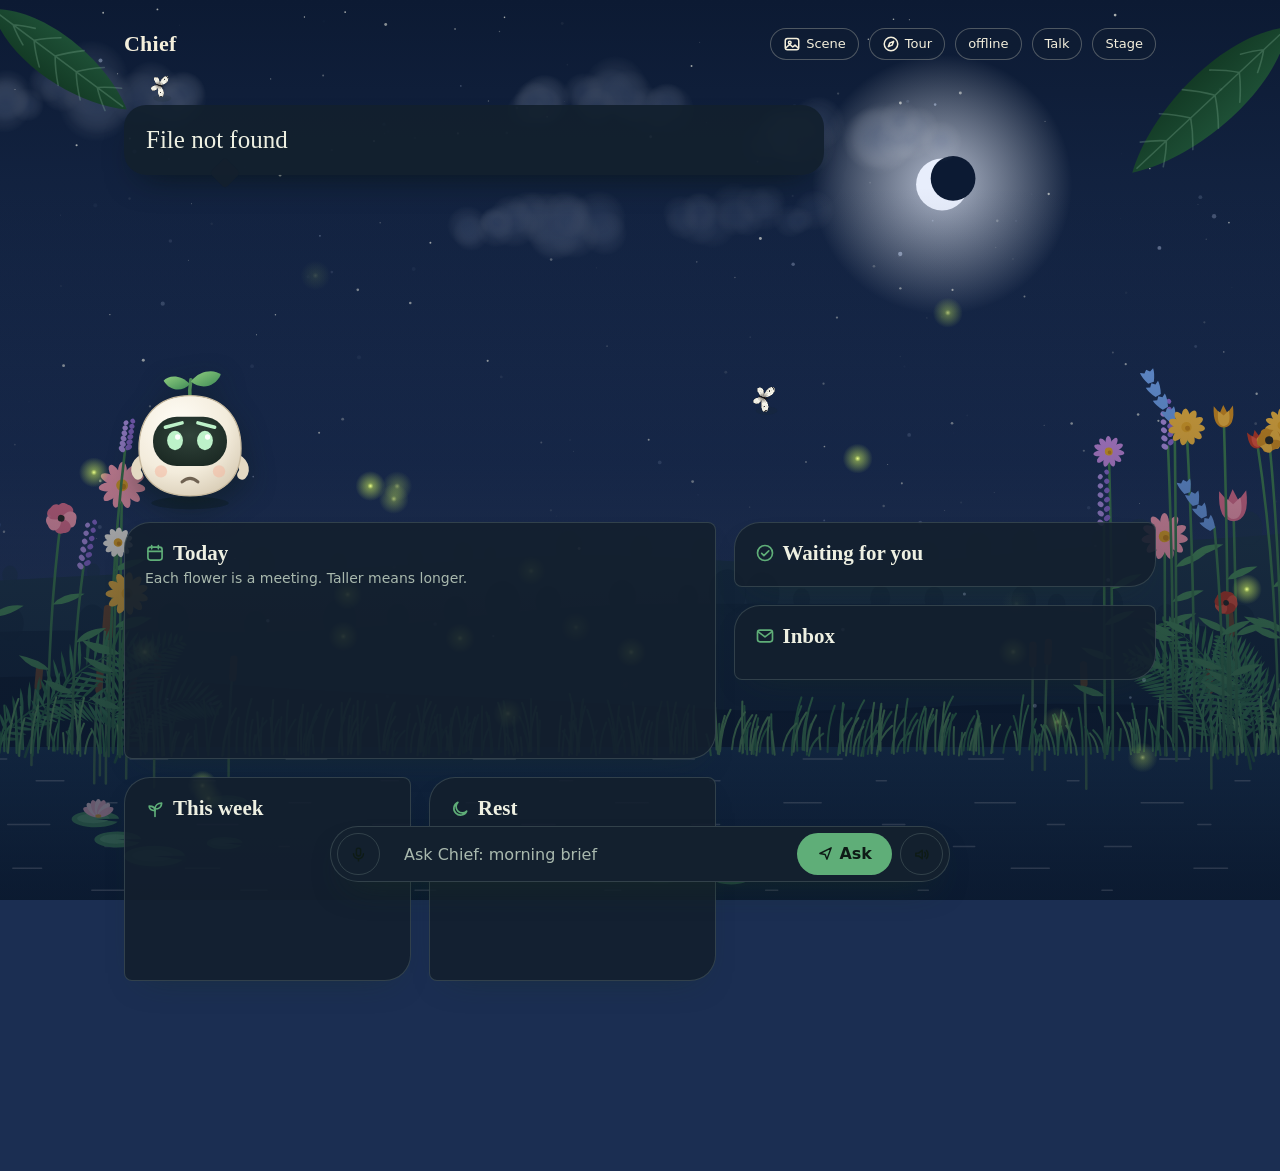
==== chief/web/dashboard.html @ 160e5514 "Add a Scene picker to the dashboard A Scene button in the top bar switches the background between si" ====
<!doctype html>
<html lang="en">
<head>
<meta charset="utf-8">
<meta name="viewport" content="width=device-width, initial-scale=1, viewport-fit=cover">
<meta name="theme-color" content="#7fc4e8">
<title>Chief - Garden</title>
<link rel="icon" href="data:image/svg+xml,%3Csvg xmlns='http://www.w3.org/2000/svg' viewBox='0 0 64 64'%3E%3Cpath d='M10 30 L12 6 L26 18 Q32 16 38 18 L52 6 L54 30 Q56 54 32 56 Q8 54 10 30Z' fill='%23fbfaf6' stroke='%232a3b30' stroke-width='3'/%3E%3Ccircle cx='23' cy='35' r='3.6' fill='%23222'/%3E%3Ccircle cx='41' cy='35' r='3.6' fill='%23222'/%3E%3Cpath d='M27 43 q2.5 3 5 0 q2.5 3 5 0' fill='none' stroke='%23222' stroke-width='2.2' stroke-linecap='round'/%3E%3C/svg%3E">
<style>
  :root {
    --paper: rgba(251, 247, 236, .93); --paper-solid: #fbf7ec; --edge: rgba(52, 78, 52, .16);
    --ink: #1f3327; --soft: #5b6d5c; --moss: #3f7a4f; --moss-deep: #2c5c3a; --poppy: #d9502e; --honey: #d99a2b; --sky: #3c8fb3;
    --hero: #16301f; --hero-soft: rgba(22, 48, 31, .78);
    --serif: "Iowan Old Style", "Palatino Linotype", Palatino, "Book Antiqua", Georgia, serif;
    --sans: "Avenir Next", "Segoe UI", system-ui, -apple-system, Roboto, sans-serif;
  }
  body[data-time="night"] {
    --paper: rgba(19, 32, 46, .9); --paper-solid: #13202e; --edge: rgba(190, 215, 200, .18);
    --ink: #eef0e2; --soft: #a9b9ae; --moss: #5fae78; --moss-deep: #8fd3a2; --honey: #f0bd5e; --sky: #7cc3df;
    --hero: #f4efdc; --hero-soft: rgba(244, 239, 220, .78);
  }
  * { box-sizing: border-box; }
  html { -webkit-text-size-adjust: 100%; }
  body { margin: 0; min-height: 100vh; background: #bfe6ee; color: var(--ink); font: 16px/1.5 var(--sans); overflow-x: hidden; }
  canvas { position: fixed; inset: 0; width: 100%; height: 100%; display: block; pointer-events: none; }
  #scene, #world { z-index: 0; }
  #world, #footage { display: none; }
  body[data-real] #world { display: block; }
  body[data-real] #scene { display: none; }
  #footage { position: fixed; inset: 0; z-index: 0; width: 100%; height: 100%; object-fit: cover; pointer-events: none; background: #1d2b1e; }
  body[data-footage] #footage { display: block; }
  body[data-footage] #world, body[data-footage] #scene { display: none; }

  /* the orchard: a photograph that breathes. A slow walk up the path, mist, moving light, falling petals */
  #orchard {
    position: fixed; inset: -2%; z-index: 0; display: none; overflow: hidden; background: #e9e8df center 66% / cover no-repeat;
    transform-origin: 50% 62%; animation: walk 80s ease-in-out infinite alternate;
  }
  @keyframes walk { from { transform: scale(1); } to { transform: scale(1.1); } }
  body[data-still] #orchard { display: block; }
  body[data-still] #world { display: none; }
  body[data-still] #scene { display: block; }
  .mist, .beam { position: absolute; inset: 0; pointer-events: none; }
  .mist {
    background: radial-gradient(ellipse 34% 26% at 50% 57%, rgba(255, 255, 252, .75), transparent 72%),
      radial-gradient(ellipse 70% 22% at 28% 66%, rgba(255, 255, 250, .34), transparent 75%),
      radial-gradient(ellipse 70% 22% at 74% 62%, rgba(255, 255, 250, .3), transparent 75%);
    animation: mist 19s ease-in-out infinite alternate;
  }
  @keyframes mist { from { opacity: .55; transform: translateX(-2.5%); } to { opacity: 1; transform: translateX(2.5%); } }
  .beam {
    background: linear-gradient(112deg, transparent 22%, rgba(255, 244, 214, .3) 38%, transparent 52%, rgba(255, 244, 214, .2) 66%, transparent 78%);
    mix-blend-mode: soft-light; animation: beam 13s ease-in-out infinite alternate;
  }
  @keyframes beam { from { opacity: .35; transform: translateX(-4%); } to { opacity: 1; transform: translateX(4%); } }
  body[data-real][data-still] { --hero: #1d3024; --hero-soft: rgba(29, 48, 36, .82); --paper: rgba(252, 252, 248, .93); }
  body[data-still] .hero { padding-bottom: 10px; }
  body[data-real][data-still] .lens { background: radial-gradient(ellipse at 50% 45%, transparent 62%, rgba(40, 50, 40, .2) 100%); }
  body[data-real][data-still] .hero h1, body[data-real][data-still] .hero p, body[data-real][data-still] .brand { text-shadow: 0 0 2px rgba(255, 255, 255, .9), 0 0 22px rgba(255, 255, 255, .95), 0 0 46px rgba(255, 255, 255, .8); }
  body[data-real][data-still] .links a, body[data-real][data-still] .tag { background: rgba(255, 255, 255, .62); border-color: rgba(29, 48, 36, .28); }
  /* your own picture, exactly as it is: nothing moves and nothing is laid over it */
  body[data-exact] #orchard { inset: 0; animation: none; transform: none; background-position: center 72%; }
  body[data-exact] .mist, body[data-exact] .beam, body[data-exact] #scene { display: none; }
  body[data-real][data-still][data-exact] { --hero: #fff; --hero-soft: rgba(255, 255, 255, .9); }
  body[data-real][data-still][data-exact] .hero h1, body[data-real][data-still][data-exact] .hero p, body[data-real][data-still][data-exact] .brand { text-shadow: 0 1px 3px rgba(0, 0, 0, .75), 0 2px 26px rgba(0, 0, 0, .6); }
  body[data-real][data-still][data-exact] .links a, body[data-real][data-still][data-exact] .tag { color: #fff; background: rgba(0, 0, 0, .34); border-color: rgba(255, 255, 255, .45); }
  .credit { margin: 22px 0 0; font-size: 12px; color: var(--hero); text-shadow: 0 0 10px rgba(255, 255, 255, .95); }
  .credit[hidden] { display: none; }
  .credit a { color: inherit; }
  body[data-footage] { --paper: rgba(250, 251, 247, .94); }
  body[data-footage] .hero { padding-bottom: 10px; }
  .lens { position: fixed; inset: 0; z-index: 1; pointer-events: none; display: none; background: linear-gradient(to bottom, rgba(8, 40, 70, .3), rgba(8, 40, 70, .12) 34%, transparent 50%), radial-gradient(ellipse at 50% 42%, transparent 58%, rgba(6, 14, 20, .3) 100%); }
  body[data-real] .lens { display: block; }
  body[data-real] { --hero: #fff; --hero-soft: rgba(255, 255, 255, .86); --paper: rgba(250, 251, 247, .9); }
  body[data-real][data-time="night"] { --paper: rgba(16, 26, 38, .84); }
  body[data-real] .hero h1, body[data-real] .hero p { text-shadow: 0 1px 2px rgba(0, 20, 30, .45), 0 2px 30px rgba(0, 20, 30, .42); }
  body[data-real] .brand { text-shadow: 0 1px 10px rgba(0, 20, 30, .5); }
  body[data-real] .links a, body[data-real] .tag { background: rgba(10, 30, 40, .24); border-color: rgba(255, 255, 255, .42); }
  body[data-real] .panel { border-radius: 18px; }
  #air { z-index: 30; }

  main {
    position: relative; z-index: 10; max-width: 1080px; margin: 0 auto;
    padding: max(28px, env(safe-area-inset-top)) 24px 190px;
  }
  header { display: flex; justify-content: space-between; align-items: center; gap: 12px; }
  .brand { font: 600 22px/1 var(--serif); color: var(--hero); letter-spacing: .01em; }
  .links { display: flex; align-items: center; gap: 10px; }
  .links a, .tag {
    font-size: 13px; color: var(--hero); text-decoration: none; padding: 5px 12px; border-radius: 99px;
    border: 1px solid color-mix(in srgb, var(--hero) 28%, transparent); background: color-mix(in srgb, var(--paper-solid) 30%, transparent);
  }
  .links a:hover { background: color-mix(in srgb, var(--paper-solid) 62%, transparent); }

  .hero { padding: clamp(18px, 5vh, 56px) 0 10px; }
  /* Chief: a small garden helper who speaks first and shows what it is doing */
  .hero { max-width: none; }
  .floor { position: relative; height: clamp(220px, 37vh, 370px); margin-top: 4px; }
  #pet { position: absolute; left: 0; top: 0; z-index: 40; width: clamp(210px, 38vh, 360px); height: clamp(210px, 38vh, 360px); pointer-events: auto; cursor: pointer; display: none; will-change: transform; }
  body[data-pet] .hero { padding-top: 150px; }
  body[data-pet] .bubble { position: absolute; z-index: 41; left: 0; top: 0; width: min(560px, calc(100% - 48px)); will-change: transform; animation: none; }
  body[data-pet] .bubble.beside::before { display: none; }
  .ico { width: 18px; height: 18px; fill: none; stroke: currentColor; stroke-width: 2; stroke-linecap: round; stroke-linejoin: round; vertical-align: -3px; flex: none; }
  .panel h2 { display: flex; align-items: center; gap: 8px; }
  .panel h2 .ico { width: 20px; height: 20px; color: var(--moss); }
  .scenes { position: relative; }
  .scene-menu {
    position: absolute; right: 0; top: calc(100% + 8px); z-index: 50; width: 270px; padding: 6px; display: grid; gap: 2px;
    background: var(--paper-solid); color: var(--ink); border: 1px solid var(--edge); border-radius: 16px; box-shadow: 0 18px 40px -16px rgba(10, 24, 16, .55);
  }
  .scene-menu[hidden] { display: none; }
  .scene-menu button {
    display: grid; gap: 1px; text-align: left; padding: 9px 12px 9px 30px; border: 0; border-radius: 11px; background: transparent; color: inherit; cursor: pointer; position: relative;
  }
  .scene-menu button:hover, .scene-menu button:focus-visible { background: color-mix(in srgb, var(--moss) 12%, transparent); }
  .scene-menu b { font: 600 14px var(--sans); }
  .scene-menu span { font-size: 12px; color: var(--soft); }
  .scene-menu button[aria-checked="true"]::before { content: ""; position: absolute; left: 12px; top: 15px; width: 8px; height: 8px; border-radius: 50%; background: var(--moss); }
  .scene-menu button[hidden] { display: none; }
  .tourbtn { display: inline-flex; align-items: center; gap: 5px; cursor: pointer; font: inherit; font-size: 13px; }
  .skip { position: relative; margin-top: 10px; padding: 6px 12px; border-radius: 99px; border: 1px solid rgba(31, 51, 39, .25); background: transparent; color: inherit; font: 600 13px var(--sans); cursor: pointer; }
  .skip[hidden] { display: none; }
  .spot { position: relative; z-index: 30 !important; box-shadow: 0 0 0 200vmax rgba(8, 18, 12, .5), 0 0 0 3px rgba(255, 255, 255, .9) !important; transition: box-shadow .4s; }
  .glow form { box-shadow: 0 0 0 3px #fff, 0 0 0 7px rgba(63, 122, 79, .55), 0 16px 34px -18px rgba(24, 50, 34, .75); transition: box-shadow .4s; }
  .pointer { position: fixed; left: 0; top: 0; z-index: 45; width: 40px; height: 48px; pointer-events: none; filter: drop-shadow(0 4px 6px rgba(0, 0, 0, .45)); }
  .pointer[hidden] { display: none; }
  .pointer svg { width: 100%; height: 100%; fill: #fff; stroke: #2c5c3a; stroke-width: 2.5; stroke-linejoin: round; animation: bob .9s ease-in-out infinite alternate; }
  @keyframes bob { to { transform: translateY(9px); } }
  .stickies { position: absolute; inset: 0 auto auto 0; z-index: 39; width: 0; height: 0; }
  .sticky {
    position: absolute; width: 176px; padding: 14px 14px 12px; color: #3b3216; background: linear-gradient(#fff6b8, #fbe98a); border-radius: 3px 3px 14px 3px;
    box-shadow: 0 12px 18px -10px rgba(40, 30, 0, .55); transform: rotate(-3deg); font-size: 14px; display: grid; gap: 2px; animation: rise .6s both;
  }
  .sticky b { font: 600 15px var(--serif); }
  .sticky small { color: #9a4a1c; font-weight: 600; }
  .sticky button { position: absolute; top: 2px; right: 4px; width: 28px; height: 28px; border: 0; background: none; font-size: 18px; color: #6b5a1f; cursor: pointer; }
  .ask button .ico { width: 17px; height: 17px; }
  body[data-pet] #pet { display: block; }
  body[data-pet] .chief { display: none; }
  .zzz { position: absolute; z-index: 13; color: #fff; font: 700 22px var(--serif); text-shadow: 0 1px 8px rgba(0, 0, 0, .55); pointer-events: none; animation: zzz 2.6s ease-out forwards; }
  @keyframes zzz { from { opacity: 0; transform: translate(0, 0) scale(.6); } 25% { opacity: 1; } to { opacity: 0; transform: translate(26px, -66px) scale(1.25); } }
  .chief { position: absolute; left: 0; bottom: 0; width: 132px; height: 150px; transition: transform .4s; }
  .chief svg { display: block; width: 100%; height: 100%; overflow: visible; filter: drop-shadow(0 10px 14px rgba(10, 24, 16, .4)); }
  .chief .shade { fill: rgba(10, 24, 16, .28); transition: opacity .3s; }
  .chief .whole { transform-box: fill-box; transform-origin: center bottom; animation: float 4.2s ease-in-out infinite; }
  @keyframes float { 50% { transform: translateY(-6px); } }
  .chief .sprout { transform-box: fill-box; transform-origin: center bottom; animation: nod 3.4s ease-in-out infinite alternate; }
  @keyframes nod { from { transform: rotate(-5deg); } to { transform: rotate(6deg); } }
  .chief .eyes { transition: transform .22s ease-out; }
  .chief .eye { transform-box: fill-box; transform-origin: center; transition: transform .09s; }
  .chief.blink .eye { transform: scaleY(.08); }
  .chief .smile, .chief .brow { opacity: 0; transition: opacity .2s; }
  .chief .arm { transform-box: fill-box; transition: transform .35s; }
  .chief .armL { transform-origin: right top; }
  .chief .armR { transform-origin: left top; }
  .chief[data-mood="thinking"] .whole { transform-origin: center bottom; animation: ponder 1.6s ease-in-out infinite alternate; }
  @keyframes ponder { from { transform: rotate(-3deg); } to { transform: rotate(3deg) translateY(-3px); } }
  .chief[data-mood="thinking"] .eyes { transform: translate(5px, -7px) !important; }
  .chief[data-mood="thinking"] .armR { transform: rotate(-70deg); }
  .chief[data-mood="working"] .sprout { animation: nod .5s ease-in-out infinite alternate; }
  .chief[data-mood="working"] .whole { animation: float 1.1s ease-in-out infinite; }
  .chief[data-mood="waiting"] .armR { animation: wave .8s ease-in-out infinite alternate; }
  @keyframes wave { from { transform: rotate(-95deg); } to { transform: rotate(-135deg); } }
  .chief[data-mood="happy"] .eyes { opacity: 0; }
  .chief[data-mood="happy"] .smile { opacity: 1; }
  .chief[data-mood="happy"] .whole { animation: hop .55s ease-in-out infinite alternate; }
  @keyframes hop { to { transform: translateY(-13px); } }
  .chief[data-mood="happy"] .arm { transform: rotate(-115deg); }
  .chief[data-mood="happy"] .armL { transform: rotate(115deg); }
  .chief[data-mood="worried"] .brow { opacity: 1; }
  .chief[data-mood="worried"] .mouth { transform: translateY(5px) scaleY(-1); transform-box: fill-box; transform-origin: center; }
  .bubble {
    position: relative; max-width: 700px; padding: 18px 22px; color: #1f3327; background: rgba(253, 252, 247, .95);
    border-radius: 22px; box-shadow: 0 16px 34px -18px rgba(6, 18, 12, .75); animation: rise .7s .15s cubic-bezier(.2, .7, .2, 1) both;
  }
  .bubble::before { content: ""; position: absolute; left: var(--tail, 90px); bottom: -9px; width: 22px; height: 22px; background: inherit; transform: rotate(45deg); border-radius: 4px; transition: left .25s; }
  .coming { opacity: 0; }
  .speech { position: relative; font: 400 clamp(19px, 2.2vw, 25px)/1.35 var(--serif); max-height: 34vh; overflow: auto; white-space: pre-wrap; overflow-wrap: anywhere; }
  .heard { position: relative; margin: 0 0 6px; font-size: 13px; color: #5b6d5c; overflow-wrap: anywhere; }
  .heard[hidden], .doing[hidden] { display: none; }
  .doing { position: relative; display: flex; align-items: center; gap: 8px; margin: 8px 0 0; font-size: 13px; color: #3f7a4f; font-weight: 600; }
  .dots { display: inline-flex; gap: 4px; }
  .dots i { width: 6px; height: 6px; border-radius: 50%; background: #3f7a4f; animation: dot 1s ease-in-out infinite; }
  .dots i:nth-child(2) { animation-delay: .16s; }
  .dots i:nth-child(3) { animation-delay: .32s; }
  @keyframes dot { 40% { transform: translateY(-5px); opacity: .55; } }
  body[data-time="night"] .bubble { color: #eef0e2; background: rgba(19, 32, 46, .94); }
  body[data-time="night"] .heard { color: #a9b9ae; }
  .hero h1 {
    margin: 0; color: var(--hero); font: 500 clamp(44px, 7.6vw, 84px)/1.02 var(--serif); letter-spacing: -.015em;
    text-shadow: 0 1px 24px color-mix(in srgb, var(--paper-solid) 45%, transparent);
    animation: rise 1.1s cubic-bezier(.2, .7, .2, 1) both;
  }
  .hero p {
    margin: 14px 0 0; color: var(--hero); font: 400 clamp(18px, 2.3vw, 23px)/1.4 var(--serif);
    animation: rise 1.1s .18s cubic-bezier(.2, .7, .2, 1) both;
  }
  .hero p span { color: var(--hero-soft); }
  @keyframes rise { from { opacity: 0; transform: translateY(16px); } }

  .grid { display: grid; grid-template-columns: minmax(0, 7fr) minmax(0, 5fr); gap: 18px; align-items: start; }
  .col { display: grid; gap: 18px; min-width: 0; }
  .pair { display: grid; grid-template-columns: 1fr 1fr; gap: 18px; }
  .panel {
    background: var(--paper); border: 1px solid var(--edge); border-radius: 26px 8px 26px 8px;
    padding: 18px 20px 20px; min-width: 0;
    box-shadow: 0 14px 34px -22px rgba(24, 50, 34, .55);
    animation: rise .9s .3s cubic-bezier(.2, .7, .2, 1) both;
  }
  .panel h2 { margin: 0; font: 600 21px/1.2 var(--serif); }
  .sub { margin: 2px 0 0; font-size: 14px; color: var(--soft); }
  .sample { font-size: 12px; color: var(--soft); }

  /* today's vine */
  #vine { display: block; width: 100%; height: auto; margin-top: 4px; overflow: visible; }
  #vine .line { fill: none; stroke: var(--moss); stroke-width: 5; stroke-linecap: round; stroke-dasharray: 1; stroke-dashoffset: 1; animation: draw 2s .3s ease-out forwards; }
  @keyframes draw { to { stroke-dashoffset: 0; } }
  #vine .stem { fill: none; stroke: var(--moss); stroke-width: 3.5; stroke-linecap: round; }
  #vine .leaf { fill: var(--moss); opacity: .85; }
  #vine .flower { cursor: pointer; transform-box: fill-box; transform-origin: center; animation: bloom .9s cubic-bezier(.2, 1.5, .4, 1) both; }
  #vine .sway { transform-box: fill-box; transform-origin: bottom center; animation: sway 5s ease-in-out infinite alternate; }
  #vine .done { opacity: .5; }
  #vine .tick { fill: var(--soft); font: 15px var(--sans); text-anchor: middle; }
  #vine .now { fill: var(--sky); stroke: var(--paper-solid); stroke-width: 3; }
  #vine .halo { fill: var(--sky); opacity: .3; transform-box: fill-box; transform-origin: center; animation: halo 2.4s ease-out infinite; }
  @keyframes bloom { from { transform: scale(0) rotate(-70deg); } }
  @keyframes sway { from { transform: rotate(-1.8deg); } to { transform: rotate(1.8deg); } }
  @keyframes halo { from { transform: scale(.6); opacity: .45; } to { transform: scale(1.9); opacity: 0; } }

  .meetings { list-style: none; margin: 8px 0 0; padding: 0; display: grid; grid-template-columns: 1fr 1fr; gap: 2px 18px; }
  .meetings li { display: flex; gap: 10px; align-items: baseline; padding: 4px 8px; border-radius: 8px; min-width: 0; }
  .meetings li.lit { background: color-mix(in srgb, var(--moss) 14%, transparent); }
  .meetings time { flex: none; width: 66px; font-size: 13px; color: var(--soft); font-variant-numeric: tabular-nums; }
  .meetings span { overflow-wrap: anywhere; }
  .meetings .past { color: var(--soft); }

  /* small charts */
  .plot { display: block; width: 100%; height: auto; margin-top: 8px; overflow: visible; }
  .plot .sway { transform-box: fill-box; transform-origin: bottom center; animation: sway 4.5s ease-in-out infinite alternate; }
  .plot text { fill: var(--soft); font: 12px var(--sans); text-anchor: middle; }
  .plot .strong { fill: var(--ink); font-weight: 600; }
  .plot .ground { stroke: var(--soft); stroke-width: 1.5; opacity: .45; stroke-linecap: round; }

  /* approvals */
  .card { border-top: 1px solid var(--edge); margin-top: 14px; padding-top: 14px; transition: opacity .5s, transform .5s; }
  .card.gone { opacity: 0; transform: translateY(-14px) scale(.98); }
  .label { font-size: 12px; letter-spacing: .08em; text-transform: uppercase; color: var(--moss-deep); font-weight: 600; }
  .card p { margin: 4px 0 10px; font: 400 18px/1.4 var(--serif); }
  .will { font-size: 13px; color: var(--soft); }
  .card ul { margin: 4px 0 8px; padding-left: 18px; font-size: 15px; white-space: pre-wrap; overflow-wrap: anywhere; }
  .card li { padding: 2px 0; }
  .card li::marker { color: var(--moss); }
  details { font-size: 13px; color: var(--soft); margin-bottom: 12px; }
  summary { cursor: pointer; min-height: 28px; }
  details code { display: block; padding: 4px 0; overflow-wrap: anywhere; }
  .row { display: flex; gap: 10px; }
  button { font: inherit; cursor: pointer; }
  .do, .no { flex: 1; min-height: 46px; border-radius: 18px 5px 18px 5px; transition: transform .18s, box-shadow .18s, background .18s; }
  .do { border: 0; background: var(--moss); color: #fff; font-weight: 600; box-shadow: 0 8px 16px -10px var(--moss-deep); }
  body[data-time="night"] .do { color: #0e1b16; }
  .no { background: transparent; border: 1px solid var(--edge); color: var(--ink); }
  .do:hover, .no:hover { transform: translateY(-2px); }
  .do:disabled, .no:disabled { opacity: .55; transform: none; cursor: default; }
  button:focus-visible, input:focus-visible, a:focus-visible, summary:focus-visible { outline: 3px solid var(--sky); outline-offset: 2px; }
  .calm { margin: 10px 0 0; font: italic 400 18px/1.4 var(--serif); color: var(--soft); }

  /* inbox */
  .mail { list-style: none; margin: 8px 0 0; padding: 0; }
  .mail li { display: flex; gap: 10px; padding: 6px 0; align-items: flex-start; }
  .mail svg { flex: none; width: 13px; height: 18px; margin-top: 3px; }
  .mail b { font-weight: 600; }
  .mail small { display: block; font-size: 14px; color: var(--soft); overflow-wrap: anywhere; }
  .when { color: var(--poppy); }
  body[data-time="night"] .when { color: var(--honey); }
  .note { margin: 10px 0 0; font-size: 14px; color: var(--soft); }

  /* ask */
  .ask { position: fixed; z-index: 20; left: 50%; bottom: max(18px, env(safe-area-inset-bottom)); width: min(620px, calc(100vw - 32px)); transform: translateX(-50%); }
  #undo { display: block; margin: 0 0 10px auto; min-height: 40px; padding: 0 18px; border: 1px solid var(--edge); border-radius: 99px; background: var(--paper-solid); color: var(--ink); font-weight: 600; box-shadow: 0 10px 24px -16px rgba(24, 50, 34, .7); }
  #undo[hidden] { display: none; }
  .ask form {
    display: flex; gap: 8px; padding: 6px; background: var(--paper-solid); border: 1px solid var(--edge); border-radius: 99px;
    box-shadow: 0 16px 34px -18px rgba(24, 50, 34, .75);
  }
  .ask input { flex: 1; min-width: 0; border: 0; background: none; color: var(--ink); font: 16px var(--sans); padding: 8px 8px 8px 16px; border-radius: 99px; }
  .ask input::placeholder { color: var(--soft); }
  .ask .round[hidden] { display: none; }
  .ask .round { padding: 0 12px; display: inline-flex; align-items: center; background: transparent; color: var(--ink); border: 1px solid var(--edge); font-weight: 500; font-size: 13px; }
  .ask .round.on { background: #d9502e; color: #fff; border-color: #d9502e; }
  .ask button { flex: none; min-height: 42px; padding: 0 20px; border: 0; border-radius: 99px; background: var(--moss); color: #fff; font-weight: 600; }
  body[data-time="night"] .ask button { color: #0e1b16; }

  @media (max-width: 860px) {
    .grid { grid-template-columns: minmax(0, 1fr); }
    #waiting { order: -1; }
    .right { order: -1; }
  }
  @media (max-width: 560px) {
    main { padding-left: 16px; padding-right: 16px; }
    .floor { height: 200px; }
    #pet { width: 210px; height: 210px; }
    body[data-pet] .hero { padding-top: 168px; }
    body[data-pet] .bubble { width: calc(100% - 32px); }
    .chief { width: 84px; height: 96px; }
    .bubble { padding: 14px 16px; }
    .pair, .meetings { grid-template-columns: minmax(0, 1fr); }
    #vine .tick { font-size: 24px; }
  }
  @media (prefers-reduced-motion: reduce) {
    *, *::before, *::after { animation: none !important; transition: none !important; }
    #vine .line { stroke-dashoffset: 0; }
  }
</style>
</head>
<body data-time="day">
<div id="orchard" aria-hidden="true"><div class="mist"></div><div class="beam"></div></div>
<canvas id="scene" aria-hidden="true"></canvas>
<canvas id="world" aria-hidden="true"></canvas>
<video id="footage" muted autoplay loop playsinline disablepictureinpicture preload="auto" aria-hidden="true" tabindex="-1"></video>
<div class="lens" aria-hidden="true"></div>

<svg width="0" height="0" style="position:absolute" aria-hidden="true">
  <symbol id="i-mic" viewBox="0 0 24 24"><rect x="9" y="3" width="6" height="11" rx="3"/><path d="M5 11a7 7 0 0 0 14 0M12 18v3"/></symbol>
  <symbol id="i-speaker" viewBox="0 0 24 24"><path d="M4 10v4h4l5 4V6L8 10H4z"/><path d="M16.5 9a4 4 0 0 1 0 6M19 6.5a8 8 0 0 1 0 11"/></symbol>
  <symbol id="i-mute" viewBox="0 0 24 24"><path d="M4 10v4h4l5 4V6L8 10H4z"/><path d="M17 9l5 6M22 9l-5 6"/></symbol>
  <symbol id="i-undo" viewBox="0 0 24 24"><path d="M9 14L4 9l5-5"/><path d="M4 9h10.5a5.5 5.5 0 0 1 0 11H11"/></symbol>
  <symbol id="i-calendar" viewBox="0 0 24 24"><rect x="3.5" y="5" width="17" height="15.5" rx="3"/><path d="M3.5 10h17M8 3v4M16 3v4"/></symbol>
  <symbol id="i-sprout" viewBox="0 0 24 24"><path d="M12 21v-9"/><path d="M12 12c0-4 3-7 8-7 0 4-3 7-8 7zM12 14c0-3-2.5-5.5-7-5.5 0 3.5 2.5 5.5 7 5.5z"/></symbol>
  <symbol id="i-moon" viewBox="0 0 24 24"><path d="M20 14.5A8 8 0 1 1 9.5 4a6.5 6.5 0 0 0 10.5 10.5z"/></symbol>
  <symbol id="i-check" viewBox="0 0 24 24"><circle cx="12" cy="12" r="9"/><path d="M8 12.5l2.7 2.7L16.5 9.5"/></symbol>
  <symbol id="i-mail" viewBox="0 0 24 24"><rect x="3" y="5" width="18" height="14" rx="3"/><path d="M4 7l8 6 8-6"/></symbol>
  <symbol id="i-compass" viewBox="0 0 24 24"><circle cx="12" cy="12" r="9"/><path d="M15.5 8.5l-2 5-5 2 2-5z"/></symbol>
  <symbol id="i-image" viewBox="0 0 24 24"><rect x="3" y="4.5" width="18" height="15" rx="3"/><circle cx="9" cy="10" r="1.8"/><path d="M4 17l5-4.5 4 3.5 3-2.5 4 3.5"/></symbol>
  <symbol id="i-send" viewBox="0 0 24 24"><path d="M4 12l16-8-6 16-2.5-6.5z"/></symbol>
</svg>

<main>
  <canvas id="pet" title="Say hello" aria-label="Chief, your kitten helper"></canvas>
  <div class="stickies" id="stickies"></div>
  <header>
    <div class="brand">Chief</div>
    <div class="links">
      <div class="scenes">
        <button type="button" class="tag tourbtn" id="sceneBtn" aria-haspopup="true" aria-expanded="false"><svg class="ico" aria-hidden="true"><use href="#i-image"/></svg> Scene</button>
        <div class="scene-menu" id="sceneMenu" role="menu" hidden>
          <button type="button" role="menuitemradio" data-scene="auto"><b>Changes with the day</b><span>Morning to night on its own</span></button>
          <button type="button" role="menuitemradio" data-scene="picture" id="scenePicture"><b>Your picture</b><span>The blossom path</span></button>
          <button type="button" role="menuitemradio" data-scene="meadow"><b>Living meadow</b><span>3D sky, grass and lake, following the real sun</span></button>
          <button type="button" role="menuitemradio" data-scene="daisies"><b>Daisies in the wind</b><span>Real video</span></button>
          <button type="button" role="menuitemradio" data-scene="sunset"><b>Sunset clouds</b><span>Real time-lapse</span></button>
          <button type="button" role="menuitemradio" data-scene="orchard"><b>White orchard</b><span>Photo with falling petals</span></button>
        </div>
      </div>
      <button type="button" class="tag tourbtn" id="tourBtn"><svg class="ico" aria-hidden="true"><use href="#i-compass"/></svg> Tour</button>
      <span class="tag" id="mode">connecting</span>
      <a id="phone" href="/">Talk</a>
      <a id="stage" href="/stage">Stage</a>
    </div>
  </header>

  <section class="hero">
    <div class="bubble">
      <div class="heard" id="heard" hidden></div>
      <div class="speech" id="speech" role="status">Hi! I'm looking at your day.</div>
      <div class="doing" id="doing" hidden><span class="dots"><i></i><i></i><i></i></span><span id="doingText"></span></div>
      <button type="button" class="skip" id="skipTour" hidden>Skip tour</button>
    </div>
    <div class="floor" id="floor">
      <div class="chief" id="chief" data-mood="idle" aria-hidden="true">
      <svg viewBox="0 0 150 170">
        <defs>
          <radialGradient id="skin" cx="38%" cy="28%" r="78%">
            <stop offset="0" stop-color="#fffdf6"/><stop offset=".62" stop-color="#f3ecdc"/><stop offset="1" stop-color="#d9cdb6"/>
          </radialGradient>
          <linearGradient id="leafA" x1="0" y1="0" x2="1" y2="1"><stop offset="0" stop-color="#8fce7f"/><stop offset="1" stop-color="#3f8a56"/></linearGradient>
          <radialGradient id="visor" cx="50%" cy="38%" r="80%"><stop offset="0" stop-color="#31443b"/><stop offset="1" stop-color="#16231e"/></radialGradient>
        </defs>
        <ellipse class="shade" cx="75" cy="160" rx="44" ry="7"/>
        <g class="whole">
          <g class="sprout">
            <path d="M75 42 C74 32 75 26 76 20" fill="none" stroke="#4e8a57" stroke-width="4" stroke-linecap="round"/>
            <path class="leaf right" d="M76 22 C86 8 104 8 110 14 C104 28 88 32 76 22 Z" fill="url(#leafA)"/>
            <path class="leaf left" d="M75 25 C64 13 50 15 45 21 C52 33 66 34 75 25 Z" fill="url(#leafA)"/>
          </g>
          <path class="arm armL" d="M26 108 C14 112 11 122 16 128" fill="none" stroke="#e4d9c3" stroke-width="11" stroke-linecap="round"/>
          <path class="arm armR" d="M124 108 C136 112 139 122 134 128" fill="none" stroke="#e4d9c3" stroke-width="11" stroke-linecap="round"/>
          <path d="M75 38 C112 38 133 62 133 98 C133 134 110 152 75 152 C40 152 17 134 17 98 C17 62 38 38 75 38 Z" fill="url(#skin)" stroke="#c7b99e" stroke-width="1.5"/>
          <rect x="33" y="62" width="84" height="56" rx="27" fill="url(#visor)"/>
          <g class="eyes" id="eyes">
            <g class="eye"><ellipse cx="58" cy="89" rx="9" ry="11" fill="#bdf2c9"/><circle cx="61" cy="85" r="3" fill="#fff"/></g>
            <g class="eye"><ellipse cx="92" cy="89" rx="9" ry="11" fill="#bdf2c9"/><circle cx="95" cy="85" r="3" fill="#fff"/></g>
          </g>
          <path class="smile" d="M49 88 Q58 76 67 88 M83 88 Q92 76 101 88" fill="none" stroke="#bdf2c9" stroke-width="5" stroke-linecap="round"/>
          <path class="brow" d="M47 74 L66 69 M103 74 L84 69" fill="none" stroke="#bdf2c9" stroke-width="4" stroke-linecap="round"/>
          <circle cx="42" cy="124" r="7" fill="#f4b8a0" opacity=".55"/>
          <circle cx="108" cy="124" r="7" fill="#f4b8a0" opacity=".55"/>
          <path class="mouth" d="M66 127 Q75 135 84 127" fill="none" stroke="#6f6252" stroke-width="3.5" stroke-linecap="round"/>
        </g>
      </svg>
    </div>
    </div>
  </section>

  <div class="grid">
    <div class="col">
      <section class="panel" id="todayPanel">
        <h2><svg class="ico" aria-hidden="true"><use href="#i-calendar"/></svg>Today</h2>
        <p class="sub" id="todaySub">Each flower is a meeting. Taller means longer.</p>
        <svg id="vine" viewBox="0 0 1000 250" role="img" aria-label="Today's meetings along a vine"></svg>
        <ul class="meetings" id="meetings"></ul>
      </section>
      <div class="pair">
        <section class="panel">
          <h2><svg class="ico" aria-hidden="true"><use href="#i-sprout"/></svg>This week</h2>
          <p class="sub" id="weekSub"></p>
          <svg class="plot" id="week" viewBox="0 0 280 150" role="img" aria-label="Meetings for each of the next seven days"></svg>
        </section>
        <section class="panel">
          <h2><svg class="ico" aria-hidden="true"><use href="#i-moon"/></svg>Rest</h2>
          <p class="sub" id="restSub"></p>
          <svg class="plot" id="rest" viewBox="0 0 280 150" role="img" aria-label="Hours of sleep for each of the last two weeks"></svg>
        </section>
      </div>
    </div>
    <div class="col right">
      <section class="panel" id="waiting">
        <h2><svg class="ico" aria-hidden="true"><use href="#i-check"/></svg>Waiting for you</h2>
        <div id="pending"></div>
      </section>
      <section class="panel" id="inboxPanel">
        <h2><svg class="ico" aria-hidden="true"><use href="#i-mail"/></svg>Inbox</h2>
        <p class="sub" id="inboxSub"></p>
        <ul class="mail" id="mail"></ul>
        <p class="note" id="mailNote"></p>
      </section>
    </div>
  </div>
  <p class="credit" id="credit" hidden>Photo: <a href="https://commons.wikimedia.org/wiki/File:Pretty_Blossoms_All_in_a_Row_(50326184663).jpg" target="_blank" rel="noopener noreferrer">Pretty Blossoms All in a Row</a> by Savannah River Site, <a href="https://creativecommons.org/licenses/by/2.0/" target="_blank" rel="noopener noreferrer">CC BY 2.0</a>. Blossoms recoloured white.</p>
</main>

<div class="ask">
  <button id="undo" type="button" hidden></button>
  <form id="askForm">
    <button type="button" class="round" id="mic" title="Talk to Chief" aria-label="Talk to Chief" hidden><svg class="ico" aria-hidden="true"><use href="#i-mic"/></svg></button>
    <input id="text" type="text" autocomplete="off" enterkeyhint="send" aria-label="Ask Chief" placeholder="Ask Chief: morning brief">
    <button type="submit" aria-label="Ask"><svg class="ico" aria-hidden="true"><use href="#i-send"/></svg> Ask</button>
    <button type="button" class="round" id="voice" title="Turn Chief's voice on or off" aria-label="Chief's voice" aria-pressed="true"></button>
  </form>
</div>

<canvas id="air" aria-hidden="true"></canvas>
<div class="pointer" id="pointer" hidden aria-hidden="true"><svg viewBox="0 0 40 48"><path d="M20 46L4 24h10V2h12v22h10z"/></svg></div>

<script>
(() => {
  "use strict";
  const $ = (id) => document.getElementById(id);
  const params = new URLSearchParams(location.search);
  const TOKEN = params.get("token") || "";
  const QUERY = "?token=" + encodeURIComponent(TOKEN);
  const CALM = matchMedia("(prefers-reduced-motion: reduce)").matches;
  const TAU = Math.PI * 2;
  const rand = (a, b) => a + Math.random() * (b - a);
  const pick = (list) => list[Math.floor(Math.random() * list.length)];
  const clamp = (v, a, b) => Math.max(a, Math.min(b, v));
  const ease = (x) => 1 - Math.pow(1 - clamp(x, 0, 1), 3);

  $("phone").href = "/" + QUERY;
  $("stage").href = "/stage" + QUERY;

  async function api(path, opts = {}) {
    const res = await fetch(path, { ...opts, headers: { "X-Chief-Token": TOKEN, ...(opts.headers || {}) } });
    if (!res.ok) {
      let detail = res.statusText;
      try { detail = (await res.json()).detail || detail; } catch (_) {}
      throw new Error(res.status === 401 ? "Wrong or missing token. Open the link Chief printed." : detail);
    }
    return res.json();
  }

  // ===== the light: the scene follows the real time of day ==================================
  const LIGHT = {
    dawn:   { sky: ["#86b3d8", "#f1c9ae", "#fbe6c4"], hills: ["#a9c0b4", "#83a78f", "#5f8c6c"], water: ["#a7cdd0", "#5f97a3"], glow: "#ffe9b8", cloud: "#fff3e4" },
    day:    { sky: ["#6fbde6", "#b6e3ef", "#ecf6df"], hills: ["#a8d0b0", "#7fb78b", "#569a68"], water: ["#86cdd8", "#3a8ba1"], glow: "#fff6cf", cloud: "#ffffff" },
    golden: { sky: ["#e29a66", "#f5c58c", "#fde5b2"], hills: ["#c0a06c", "#92935c", "#66804d"], water: ["#e0b080", "#7a8f88"], glow: "#ffd98f", cloud: "#ffe3c2" },
    night:  { sky: ["#0c1a33", "#1b2e52", "#384b70"], hills: ["#203849", "#172c3d", "#102130"], water: ["#1e3f5b", "#0f2438"], glow: "#e8eefc", cloud: "#8a9abb" },
  };
  const phaseOf = (h) => (h >= 5 && h < 8 ? "dawn" : h >= 8 && h < 17 ? "day" : h >= 17 && h < 19.5 ? "golden" : "night");

  let hour = params.has("hour") ? Number(params.get("hour")) : new Date().getHours();
  let phase = phaseOf(hour);
  let light = LIGHT[phase];

  // ===== the two canvases ===================================================================
  const scene = $("scene"), air = $("air");
  const ctx = scene.getContext("2d"), actx = air.getContext("2d");
  let W = 0, H = 0, DPR = 1, pondY = 0, backdrop = null, small = false, lush = 1;
  let plants = [], ferns = [], blades = [], reeds = [], pads = [], clouds = [], motes = [], flies = [], stars = [];
  let drops = [], ripples = [], spray = [], petals = [], birds = [];
  const leaves = [];
  let pointer = { x: 0, y: 0, at: -1e9 };
  const PETALS = [["#e9553a", "#c33b23"], ["#fbf6ea", "#e9dcc0"], ["#f3b73c", "#d58f1d"], ["#c98be0", "#9d5fc0"], ["#ff9fb2", "#e36f8b"]];

  function ridge(x, base, amp, seed) {
    return base + Math.sin(x * .0023 + seed) * amp + Math.sin(x * .0057 + seed * 2.1) * amp * .45 + Math.sin(x * .013 + seed * 3.3) * amp * .14;
  }

  function paintBackdrop() {
    const c = document.createElement("canvas");
    c.width = W * DPR; c.height = H * DPR;
    const g = c.getContext("2d");
    g.scale(DPR, DPR);
    const sky = g.createLinearGradient(0, 0, 0, pondY);
    sky.addColorStop(0, light.sky[0]); sky.addColorStop(.62, light.sky[1]); sky.addColorStop(1, light.sky[2]);
    g.fillStyle = sky; g.fillRect(0, 0, W, H);
    const tops = [pondY - H * .22, pondY - H * .13, pondY - H * .055];
    tops.forEach((top, layer) => {
      g.fillStyle = light.hills[layer];
      g.beginPath(); g.moveTo(0, pondY + 4);
      for (let x = 0; x <= W + 12; x += 12) g.lineTo(x, ridge(x, top, 26 - layer * 6, layer * 2 + 1));
      g.lineTo(W, pondY + 4); g.closePath(); g.fill();
      if (layer < 2) { // little round trees along the ridge
        g.globalAlpha = .55;
        for (let x = 10; x < W; x += rand(26, 90)) {
          const y = ridge(x, top, 26 - layer * 6, layer * 2 + 1), r = rand(6, 15) * (layer ? 1.25 : .9);
          g.beginPath(); g.ellipse(x, y - r * .6, r, r * 1.25, 0, 0, TAU); g.fill();
        }
        g.globalAlpha = 1;
      }
    });
    const water = g.createLinearGradient(0, pondY, 0, H);
    water.addColorStop(0, light.water[0]); water.addColorStop(1, light.water[1]);
    g.fillStyle = water; g.fillRect(0, pondY, W, H - pondY);
    backdrop = c;
  }

  function cloudSprite() {
    const w = rand(170, 340), h = w * .42, c = document.createElement("canvas");
    c.width = w; c.height = h;
    const g = c.getContext("2d");
    g.fillStyle = light.cloud;
    for (let i = 0; i < 16; i++) {
      const x = rand(w * .14, w * .86), r = rand(h * .16, h * .34) * (1 - Math.abs(x / w - .5) * .9);
      const y = h * .66 - rand(0, h * .3) * (1 - Math.abs(x / w - .5) * 1.6);
      const puff = g.createRadialGradient(x, y, r * .2, x, y, r);
      puff.addColorStop(0, light.cloud); puff.addColorStop(1, "rgba(255,255,255,0)");
      g.globalAlpha = .62; g.fillStyle = puff;
      g.beginPath(); g.arc(x, y, r, 0, TAU); g.fill();
    }
    return c;
  }

  function buildScene() {
    W = innerWidth; H = innerHeight; DPR = Math.min(devicePixelRatio || 1, lush < 1 ? 1 : 1.5); small = W < 700;
    scene.width = W * DPR; scene.height = H * DPR;
    air.width = W * DPR; air.height = H * DPR;
    ctx.setTransform(DPR, 0, 0, DPR, 0, 0);
    actx.setTransform(DPR, 0, 0, DPR, 0, 0);
    pondY = world && !footage ? H * world.horizon() : H - clamp(H * .17, 96, 170);
    if (world && !footage) world.resize(); else if (!footage) paintBackdrop();
    if (footage === "orchard") seedDrift();

    const side = () => (Math.random() < .5 ? rand(-10, W * (small ? .3 : .14)) : rand(W * (small ? .7 : .86), W + 10));
    plants = []; ferns = []; blades = []; reeds = []; pads = []; clouds = []; motes = []; flies = []; stars = [];
    const tall = Math.round((small ? 9 : 20) * lush);
    for (let i = 0; i < tall; i++) {
      const kind = pick(["daisy", "poppy", "lavender", "lavender", "tulip", "daisy", "bell"]);
      const h = rand(.2, .46) * Math.min(H, 760);
      plants.push({
        kind, x: side(), base: pondY + rand(-6, 16), h, flex: rand(.5, 1.1), ph: rand(0, TAU), f: rand(.7, 1.3),
        colors: pick(PETALS), r: rand(9, 15), delay: rand(0, .45), leaves: [rand(.25, .4), rand(.45, .62)],
      });
    }
    for (let i = 0; i < (small ? 4 : 9) * lush; i++) ferns.push({ x: i % 2 ? rand(-20, W * .1) : rand(W * .9, W + 20), base: pondY + rand(4, 22), len: rand(120, 220), lean: (i % 2 ? 1 : -1) * rand(.1, .8), ph: rand(0, TAU), delay: rand(0, .3) });
    const count = Math.round(W / (small ? 5 : 3.6) * lush);
    for (let i = 0; i < count; i++) {
      const x = rand(-6, W + 6);
      blades.push({ x, base: pondY + rand(2, 9), h: rand(18, 56), lean: rand(-9, 9), ph: x * .012 + rand(0, .6), tone: Math.floor(rand(0, 3)), delay: rand(0, .35) });
    }
    for (let i = 0; i < (small ? 5 : 12) && !world; i++) {
      reeds.push({ x: Math.random() < .5 ? rand(W * .01, W * .2) : rand(W * .8, W * .99), base: rand(pondY + 16, pondY + 42), h: rand(90, 170), ph: rand(0, TAU) });
    }
    for (let i = 0; i < (small ? 4 : 8); i++) {
      pads.push({ x: rand(W * .04, W * .96), y: rand(pondY + 22, H - 14), r: rand(16, 32), ph: rand(0, TAU), lotus: Math.random() < .4 });
    }
    for (let i = 0; i < (small ? 3 : 5); i++) clouds.push({ img: cloudSprite(), x: rand(-200, W), y: rand(H * .02, H * .3), v: rand(3, 8), a: rand(.55, .95) });
    for (let i = 0; i < (small ? 26 : 60) * lush; i++) motes.push({ x: rand(0, W), y: rand(0, pondY), r: rand(.8, 2.2), v: rand(-6, -1), ph: rand(0, TAU), a: rand(.2, .7) });
    if (phase === "night" || (phase === "golden" && !world)) {
      for (let i = 0; i < (small ? 22 : 46); i++) flies.push({ x: rand(0, W), y: rand(pondY * .4, pondY + 30), ph: rand(0, TAU), s: rand(.4, 1.1) });
    }
    if (phase === "night") for (let i = 0; i < 150; i++) stars.push({ x: rand(0, W), y: rand(0, pondY * .75), r: rand(.4, 1.5), ph: rand(0, TAU) });

    leaves.length = 0;
    const tipA = { x: W * (small ? .88 : .9), y: H * .17 };
    leaves.push({ x: W + 8, y: small ? 78 : H * .03, len: W * (small ? .2 : .14) + 34, wide: small ? 26 : 34, angle: 2.42, kick: 0, spin: 0, drop: 0, rate: 1 / rand(4, 6), tip: tipA });
    if (!small) leaves.push({ x: -8, y: H * .01, len: W * .1 + 40, wide: 28, angle: .62, kick: 0, spin: 0, drop: 0, rate: 1 / rand(6, 9), tip: { x: 0, y: 0 } });
    perchesChanged();
  }

  // ===== wind ties everything together ======================================================
  let gust = 0, gustAt = 6000;
  function wind(t, x) {
    if (t > gustAt) { gust = rand(.6, 1.2) * (Math.random() < .5 ? -1 : 1); gustAt = t + rand(7000, 15000); }
    gust *= .996;
    return Math.sin(t * .0006 + x * .002) * .55 + Math.sin(t * .0014 + x * .005) * .28 + gust * Math.sin(t * .003 + x * .004);
  }

  function stemTip(p, t, grow) {
    const w = wind(t, p.x) * p.flex;
    const lean = w * 26 + Math.sin(t * .0013 * p.f + p.ph) * 4;
    const h = p.h * grow;
    return { x: p.x + lean * (h / 240), y: p.base - h * (1 - Math.abs(w) * .025), lean };
  }

  function drawDaisy(c, p, open) {
    c.fillStyle = p.colors[0];
    const n = 11;
    for (let i = 0; i < n; i++) {
      c.save(); c.rotate(i / n * TAU);
      c.beginPath(); c.ellipse(0, -p.r * .95 * open, p.r * .32, p.r * .72 * open, 0, 0, TAU); c.fill();
      c.restore();
    }
    c.fillStyle = "#e9a823"; c.beginPath(); c.arc(0, 0, p.r * .42, 0, TAU); c.fill();
    c.fillStyle = "#c98514"; c.beginPath(); c.arc(p.r * .08, p.r * .1, p.r * .2, 0, TAU); c.fill();
  }
  function drawPoppy(c, p, open) {
    for (let i = 0; i < 5; i++) {
      c.save(); c.rotate(i / 5 * TAU + .3);
      c.fillStyle = i % 2 ? p.colors[0] : p.colors[1];
      c.beginPath(); c.moveTo(0, 0);
      c.bezierCurveTo(-p.r * 1.1, -p.r * .5 * open, -p.r * .8, -p.r * 1.5 * open, 0, -p.r * 1.35 * open);
      c.bezierCurveTo(p.r * .8, -p.r * 1.5 * open, p.r * 1.1, -p.r * .5 * open, 0, 0);
      c.fill(); c.restore();
    }
    c.fillStyle = "#2b2a22"; c.beginPath(); c.arc(0, 0, p.r * .3, 0, TAU); c.fill();
  }
  function drawLavender(c, p, open) {
    for (let i = 0; i < 12; i++) {
      const y = -i * 4.6 * open;
      c.fillStyle = i % 2 ? "#8f6bd1" : "#b393e6";
      c.beginPath(); c.ellipse(-3.2 + (i % 2) * 6.4, y, 3.6 - i * .12, 2.6, (i % 2 ? -.7 : .7), 0, TAU); c.fill();
    }
  }
  function drawTulip(c, p, open) {
    const r = p.r * 1.05 * Math.max(.3, open);
    c.fillStyle = p.colors[1];
    c.beginPath(); c.moveTo(-r, -r * 1.7); c.quadraticCurveTo(-r * 1.2, r * .5, 0, r * .55); c.quadraticCurveTo(r * 1.2, r * .5, r, -r * 1.7); c.lineTo(r * .4, -r * .95); c.lineTo(0, -r * 1.8); c.lineTo(-r * .4, -r * .95); c.closePath(); c.fill();
    c.fillStyle = p.colors[0];
    c.beginPath(); c.moveTo(-r * .55, -r * 1.2); c.quadraticCurveTo(-r * .8, r * .32, 0, r * .4); c.quadraticCurveTo(r * .8, r * .32, r * .55, -r * 1.2); c.lineTo(0, -r * .7); c.closePath(); c.fill();
  }
  function drawBell(c, p, open, t) {
    for (let i = 0; i < 4; i++) {
      c.save();
      c.translate(i * -7 - 2, -i * 13 * open + 2);
      c.rotate(Math.PI + Math.sin(t * .002 + i + p.ph) * .18 - .35);
      c.fillStyle = "#6f9fe6";
      c.beginPath(); c.moveTo(-3, 0); c.quadraticCurveTo(-7, 8, -7, 13); c.lineTo(-3, 11); c.lineTo(0, 14); c.lineTo(3, 11); c.lineTo(7, 13); c.quadraticCurveTo(7, 8, 3, 0); c.closePath(); c.fill();
      c.restore();
    }
  }
  const HEADS = { daisy: drawDaisy, poppy: drawPoppy, lavender: drawLavender, tulip: drawTulip, bell: drawBell };

  function leafShape(c, len, wide) {
    c.beginPath(); c.moveTo(0, 0);
    c.quadraticCurveTo(len * .4, -wide, len, 0);
    c.quadraticCurveTo(len * .4, wide * .6, 0, 0);
    c.fill();
  }

  function drawPlant(p, t, g) {
    const grow = ease((g - p.delay) / (1 - p.delay));
    if (grow <= 0) return;
    const tip = stemTip(p, t, grow);
    ctx.strokeStyle = "#3f7e4c"; ctx.lineWidth = 2.6; ctx.lineCap = "round";
    ctx.beginPath(); ctx.moveTo(p.x, p.base);
    ctx.quadraticCurveTo(p.x, p.base - p.h * grow * .55, tip.x, tip.y); ctx.stroke();
    ctx.fillStyle = "#4b9259";
    p.leaves.forEach((at, i) => {
      const k = at * grow, x = p.x + tip.lean * k * k * (p.h / 240), y = p.base - p.h * k;
      ctx.save(); ctx.translate(x, y);
      ctx.rotate((i ? .5 : -.5) + (i ? 0 : Math.PI) + Math.sin(t * .0016 + p.ph + i) * .07 - (i ? .9 : -.9));
      leafShape(ctx, 34 * grow, 9); ctx.restore();
    });
    ctx.save(); ctx.translate(tip.x, tip.y); ctx.rotate(tip.lean * .012);
    HEADS[p.kind](ctx, p, ease((g - p.delay - .25) / .5), t);
    ctx.restore();
  }

  function drawFern(f, t, g) {
    const grow = ease((g - f.delay) / (1 - f.delay));
    if (grow <= 0) return;
    const w = wind(t, f.x) * .22;
    ctx.strokeStyle = "#2f6e47"; ctx.lineCap = "round";
    let x = f.x, y = f.base, a = -Math.PI / 2 + f.lean * .5;
    const n = 22, step = f.len * grow / n;
    for (let i = 0; i < n; i++) {
      const k = i / n;
      a += (f.lean * .05 + w * .08) * (1 + k * 2) + Math.sin(t * .001 + f.ph) * .006;
      const nx = x + Math.cos(a) * step, ny = y + Math.sin(a) * step;
      ctx.lineWidth = 2.2 * (1 - k) + .5;
      ctx.beginPath(); ctx.moveTo(x, y); ctx.lineTo(nx, ny); ctx.stroke();
      if (i > 2) {
        const size = Math.sin(k * Math.PI) * 30 * grow + 4;
        for (const s of [-1, 1]) {
          ctx.save(); ctx.translate(nx, ny); ctx.rotate(a + s * (1.05 - k * .3));
          ctx.fillStyle = i % 3 ? "#3f8a56" : "#357a4a";
          ctx.beginPath(); ctx.moveTo(0, 0); ctx.quadraticCurveTo(size * .5, -3.4, size, 0); ctx.quadraticCurveTo(size * .5, 3.4, 0, 0); ctx.fill();
          ctx.restore();
        }
      }
      x = nx; y = ny;
    }
  }

  function drawGrass(t, g) {
    const tones = ["#4b9a5a", "#3c8a4e", "#67ad64"];
    ctx.lineCap = "round"; ctx.lineWidth = 2;
    for (let tone = 0; tone < 3; tone++) {
      ctx.strokeStyle = tones[tone];
      ctx.beginPath();
      for (const b of blades) {
        if (b.tone !== tone) continue;
        const grow = ease((g - b.delay) / (1 - b.delay));
        if (grow <= 0) continue;
        const sway = (Math.sin(t * .0016 + b.ph) * 4 + wind(t, b.x) * 12) + b.lean;
        ctx.moveTo(b.x, b.base);
        ctx.quadraticCurveTo(b.x + b.lean * .2, b.base - b.h * grow * .6, b.x + sway, b.base - b.h * grow);
      }
      ctx.stroke();
    }
  }

  function drawReeds(t) {
    for (const r of reeds) {
      const lean = wind(t, r.x) * 12 + Math.sin(t * .001 + r.ph) * 2.5;
      const tx = r.x + lean, ty = r.base - r.h;
      ctx.strokeStyle = "#4e8254"; ctx.lineWidth = 2.5; ctx.lineCap = "round";
      ctx.beginPath(); ctx.moveTo(r.x, r.base); ctx.quadraticCurveTo(r.x, r.base - r.h * .6, tx, ty); ctx.stroke();
      ctx.save(); ctx.translate(tx, ty + 6); ctx.rotate(lean * .012);
      ctx.fillStyle = "#6f4a2c";
      ctx.beginPath(); ctx.roundRect(-3.6, -13, 7.2, 26, 3.6); ctx.fill();
      ctx.restore();
    }
  }

  function ripple(x, y, power = 1) {
    for (let i = 0; i < 3; i++) ripples.push({ x, y, r: 1 - i * 9, grow: 26 + power * 10, a: .55 * power - i * .1, max: 44 + power * 34 });
  }

  function drawPond(t, dt) {
    // light on the water
    ctx.strokeStyle = "rgba(255,255,255,.34)"; ctx.lineWidth = 1.5; ctx.lineCap = "round";
    ctx.beginPath();
    for (let row = 0; row < 7; row++) {
      const y = pondY + 12 + row * (H - pondY) / 7;
      for (let x = (row * 77) % 170 - 40; x < W; x += 170) {
        const len = 26 + Math.sin(t * .0012 + x + row) * 16, shift = Math.sin(t * .0008 + row + x * .01) * 14;
        ctx.moveTo(x + shift, y); ctx.lineTo(x + shift + len, y);
      }
    }
    ctx.stroke();
    ctx.lineWidth = 1.4;
    for (let i = ripples.length - 1; i >= 0; i--) {
      const r = ripples[i];
      r.r += r.grow * dt;
      if (r.r > 0) {
        const fade = clamp(1 - r.r / r.max, 0, 1) * Math.max(r.a, 0);
        ctx.strokeStyle = `rgba(255,255,255,${fade})`;
        ctx.beginPath(); ctx.ellipse(r.x, r.y, r.r, r.r * .3, 0, 0, TAU); ctx.stroke();
      }
      if (r.r > r.max) ripples.splice(i, 1);
    }
    for (const p of pads) {
      const y = p.y + Math.sin(t * .0011 + p.ph) * 1.6;
      ctx.fillStyle = "rgba(20,60,50,.22)"; ctx.beginPath(); ctx.ellipse(p.x + 2, y + 3, p.r, p.r * .34, 0, 0, TAU); ctx.fill();
      ctx.fillStyle = "#4a9a63"; ctx.beginPath(); ctx.ellipse(p.x, y, p.r, p.r * .34, 0, .35, TAU - .05); ctx.lineTo(p.x, y); ctx.closePath(); ctx.fill();
      ctx.fillStyle = "#62b279"; ctx.beginPath(); ctx.ellipse(p.x - 2, y - .6, p.r * .68, p.r * .2, 0, .4, TAU); ctx.lineTo(p.x - 2, y); ctx.closePath(); ctx.fill();
      if (p.lotus) {
        for (let i = -3; i <= 3; i++) {
          ctx.save(); ctx.translate(p.x + 3, y - 3); ctx.rotate(i * .36);
          ctx.fillStyle = i % 2 ? "#ffc4d4" : "#ffe3ea";
          ctx.beginPath(); ctx.ellipse(0, -8.5, 3.6, 8.5, 0, 0, TAU); ctx.fill(); ctx.restore();
        }
        ctx.fillStyle = "#f3b73c"; ctx.beginPath(); ctx.ellipse(p.x + 3, y - 3, 3, 1.8, 0, 0, TAU); ctx.fill();
      }
    }
    if (Math.random() < dt * .4) ripple(rand(0, W), rand(pondY + 14, H - 6), .5);
  }

  // ===== the dew leaf: a drop swells, falls, and lands in the pond ==========================
  function drawLeaf(l, t, dt) {
    l.spin += (-l.kick * 34 - l.spin * 4.5) * dt;
    l.kick += l.spin * dt;
    const a = l.angle + Math.sin(t * .0009 + l.angle) * .022 + wind(t, l.x) * .02 + l.kick;
    const tipX = l.x + Math.cos(a) * l.len, tipY = l.y + Math.sin(a) * l.len;
    l.tip.x = tipX; l.tip.y = tipY;

    ctx.save(); ctx.translate(l.x, l.y); ctx.rotate(a);
    const fill = ctx.createLinearGradient(0, -l.wide, 0, l.wide);
    fill.addColorStop(0, phase === "night" ? "#1f5238" : "#3c8f55"); fill.addColorStop(1, phase === "night" ? "#123823" : "#23663c");
    ctx.fillStyle = fill;
    ctx.beginPath(); ctx.moveTo(0, 0);
    ctx.bezierCurveTo(l.len * .25, -l.wide * 1.2, l.len * .75, -l.wide * .95, l.len, 0);
    ctx.bezierCurveTo(l.len * .75, l.wide * .95, l.len * .25, l.wide * 1.2, 0, 0); ctx.fill();
    ctx.strokeStyle = phase === "night" ? "rgba(150,200,170,.25)" : "rgba(190,235,190,.55)"; ctx.lineWidth = 1.6;
    ctx.beginPath(); ctx.moveTo(0, 0); ctx.lineTo(l.len * .97, 0);
    for (let i = 1; i < 6; i++) {
      const x = l.len * i / 6.4, reach = l.wide * .78 * Math.sin((i / 6.4) * Math.PI);
      ctx.moveTo(x, 0); ctx.quadraticCurveTo(x + 8, -reach * .5, x + 20, -reach);
      ctx.moveTo(x, 0); ctx.quadraticCurveTo(x + 8, reach * .5, x + 20, reach);
    }
    ctx.stroke();
    ctx.restore();

    if (g0 >= 1) l.drop += l.rate * dt;
    if (l.drop > 0) waterDrop(tipX, tipY + 2 + l.drop * 7, 1.6 + l.drop * 4.4, l.drop);
    if (l.drop >= 1) {
      drops.push({ x: tipX, y: tipY + 9, v: 20, r: 6, end: rand(pondY + 16, H - 16) });
      l.drop = 0; l.kick = -.05; l.spin = -.6; l.rate = 1 / rand(3.5, 7);
    }
  }

  function waterDrop(x, y, r, stretch = 1) {
    const tall = 1 + stretch * .55;
    const body = ctx.createRadialGradient(x - r * .3, y - r * .3, r * .1, x, y, r * 1.3);
    body.addColorStop(0, "rgba(255,255,255,.95)"); body.addColorStop(.5, "rgba(174,226,240,.82)"); body.addColorStop(1, "rgba(70,150,190,.75)");
    ctx.fillStyle = body;
    ctx.beginPath(); ctx.moveTo(x, y - r * tall * 1.5);
    ctx.bezierCurveTo(x + r * .5, y - r, x + r, y - r * .35, x + r, y + r * .1);
    ctx.arc(x, y + r * .1, r, 0, Math.PI);
    ctx.bezierCurveTo(x - r, y - r * .35, x - r * .5, y - r, x, y - r * tall * 1.5);
    ctx.fill();
  }

  function drawDrops(dt) {
    for (let i = drops.length - 1; i >= 0; i--) {
      const d = drops[i];
      d.v += 900 * dt; d.y += d.v * dt;
      waterDrop(d.x, d.y, d.r, clamp(d.v / 500, .4, 1.4));
      if (d.y >= d.end) {
        ripple(d.x, d.end, 1);
        for (let k = 0; k < 7; k++) spray.push({ x: d.x, y: d.end, vx: rand(-55, 55), vy: rand(-170, -70), life: 1 });
        drops.splice(i, 1);
      }
    }
    ctx.fillStyle = "rgba(226,246,252,.9)";
    for (let i = spray.length - 1; i >= 0; i--) {
      const s = spray[i];
      s.vy += 620 * dt; s.x += s.vx * dt; s.y += s.vy * dt; s.life -= dt * 1.9;
      ctx.globalAlpha = clamp(s.life, 0, 1);
      ctx.beginPath(); ctx.arc(s.x, s.y, 1.9, 0, TAU); ctx.fill();
      if (s.life <= 0) spray.splice(i, 1);
    }
    ctx.globalAlpha = 1;
  }

  function drawSky(t, dt) {
    if (stars.length) {
      for (const s of stars) {
        ctx.fillStyle = `rgba(255,255,240,${.35 + Math.sin(t * .002 + s.ph) * .3})`;
        ctx.beginPath(); ctx.arc(s.x, s.y, s.r, 0, TAU); ctx.fill();
      }
    }
    const span = phase === "night" ? ((hour + 5) % 24) / 10 : clamp((hour - 5) / 14.5, 0, 1);
    const sx = W * (small ? .78 : .64 + .24 * span), sy = (small ? H * .1 : H * .2) + (1 - Math.sin(span * Math.PI)) * H * .1;
    const size = (phase === "night" ? 26 : 44) * (small ? .75 : 1);
    const halo = ctx.createRadialGradient(sx, sy, size * .6, sx, sy, size * (phase === "night" ? 5 : 8));
    halo.addColorStop(0, light.glow); halo.addColorStop(1, "rgba(255,255,255,0)");
    ctx.globalAlpha = .55 + Math.sin(t * .0007) * .1;
    const reach = size * (phase === "night" ? 5 : 8);
    ctx.fillStyle = halo; ctx.fillRect(sx - reach, sy - reach, reach * 2, reach * 2);
    ctx.globalAlpha = 1;
    if (phase !== "night") { // slow rays
      ctx.save(); ctx.translate(sx, sy); ctx.rotate(t * .00004);
      ctx.fillStyle = "rgba(255,250,214,.055)";
      const far = Math.hypot(W, H) * 1.3;
      for (let i = 0; i < 12; i++) {
        ctx.rotate(TAU / 12);
        ctx.beginPath(); ctx.moveTo(0, 0); ctx.lineTo(-far * .07, far); ctx.lineTo(far * .07, far); ctx.closePath(); ctx.fill();
      }
      ctx.restore();
    }
    ctx.fillStyle = light.glow; ctx.beginPath(); ctx.arc(sx, sy, size, 0, TAU); ctx.fill();
    if (phase === "night") { ctx.fillStyle = LIGHT.night.sky[0]; ctx.beginPath(); ctx.arc(sx + 11, sy - 6, size * .86, 0, TAU); ctx.fill(); }

    for (const c of clouds) {
      c.x += c.v * dt;
      if (c.x > W + 40) { c.x = -c.img.width - 40; c.y = rand(H * .02, H * .3); }
      ctx.globalAlpha = c.a * (phase === "night" ? .28 : 1);
      ctx.drawImage(c.img, c.x, c.y);
    }
    ctx.globalAlpha = 1;
  }

  function drawBirds(c, t, dt) {
    if (phase !== "night" && !birds.length && Math.random() < dt * .03) {
      const n = Math.floor(rand(4, 8)), y = rand(H * .08, H * .32);
      for (let i = 0; i < n; i++) birds.push({ x: -40 - Math.abs(i - n / 2) * 26, y: y + Math.abs(i - n / 2) * 14, ph: rand(0, 2), v: 58 });
    }
    c.strokeStyle = "rgba(30,44,50,.62)"; c.lineWidth = 1.7; c.lineCap = "round";
    for (let i = birds.length - 1; i >= 0; i--) {
      const b = birds[i];
      b.x += b.v * dt;
      const flap = Math.sin(t * .011 + b.ph) * 5;
      c.beginPath(); c.moveTo(b.x - 9, b.y - flap); c.quadraticCurveTo(b.x - 4, b.y - 2 - flap * .3, b.x, b.y);
      c.quadraticCurveTo(b.x + 4, b.y - 2 - flap * .3, b.x + 9, b.y - flap); c.stroke();
      if (b.x > W + 120) birds.splice(i, 1);
    }
  }

  function drawMotes(c, t, dt) {
    c.fillStyle = phase === "night" ? "rgba(210,225,255,.7)" : "rgba(255,246,196,.95)";
    for (const m of motes) {
      m.x += (wind(t, m.x) * 16 + Math.sin(t * .001 + m.ph) * 5) * dt; m.y += m.v * dt;
      if (m.y < -6) m.y = pondY; if (m.x < -6) m.x = W + 6; if (m.x > W + 6) m.x = -6;
      c.globalAlpha = m.a * (.55 + Math.sin(t * .002 + m.ph) * .45);
      c.beginPath(); c.arc(m.x, m.y, m.r, 0, TAU); c.fill();
    }
    c.globalAlpha = 1;
  }

  function drawFireflies(c, t) {
    for (const f of flies) {
      const x = f.x + Math.sin(t * .0004 * f.s + f.ph) * 62, y = f.y + Math.cos(t * .0006 * f.s + f.ph) * 34;
      const a = clamp(Math.sin(t * .0016 * f.s + f.ph * 3) * 1.3, 0, 1);
      if (a <= 0) continue;
      const glow = c.createRadialGradient(x, y, 0, x, y, 15);
      glow.addColorStop(0, `rgba(238,255,140,${a})`); glow.addColorStop(.2, `rgba(205,240,90,${a * .5})`); glow.addColorStop(1, "rgba(200,240,90,0)");
      c.fillStyle = glow; c.beginPath(); c.arc(x, y, 15, 0, TAU); c.fill();
    }
  }

  // ===== butterflies fly above everything, and rest on flowers and on the page ==============
  const SPECIES = [
    { name: "monarch", wing: ["#ffae3f", "#ee6a1c"], edge: "#16110d", width: 1.9, vein: "rgba(18,12,8,.85)", veinWidth: .5, dots: "#fbf6ea" },
    { name: "morpho",  wing: ["#6fdcff", "#1f55e0"], edge: "#070d1f", width: 1.3, vein: "rgba(10,20,60,.35)", veinWidth: .4, dots: null },
    { name: "swallowtail", wing: ["#fbe985", "#f0c63e"], edge: "#15120c", width: 1.7, vein: "rgba(18,14,8,.8)", veinWidth: .7, dots: "#f7e27a", tail: true },
    { name: "lady",    wing: ["#fbb06c", "#e06a33"], edge: "#1a120e", width: 1.3, vein: "rgba(40,20,10,.5)", veinWidth: .5, dots: "#f6efe2", patches: true },
    { name: "white",   wing: ["#fbfaf2", "#ebe9dc"], edge: "#8f8e8a", width: 1, vein: "rgba(90,90,80,.22)", veinWidth: .35, dots: null, tip: true },
  ];
  const FOREWING = "M1 -2 C7 -17 23 -20 26 -11 C26 -3 12 2 1 2 Z";
  const HINDWING = "M1 1 C12 1 20 8 15 16 C10 21 3 12 1 5 Z";
  const TAILWING = "M1 1 C12 1 20 8 16 15 C15.5 18 16 22 14.4 24 C13 21.5 12.6 19.4 11.6 17.6 C7 17 3 11 1 5 Z";

  function wingArt(sp) {
    if (sp.art) return sp.art;
    const SCALE = 4, art = document.createElement("canvas");
    art.width = 30 * SCALE; art.height = 48 * SCALE;
    const g = art.getContext("2d");
    g.scale(SCALE, SCALE); g.translate(0, 22);
    const veins = (from, ends) => {
      g.strokeStyle = sp.vein; g.lineWidth = sp.veinWidth; g.lineCap = "round";
      for (const [x, y, cx, cy] of ends) { g.beginPath(); g.moveTo(...from); g.quadraticCurveTo(cx, cy, x, y); g.stroke(); }
    };
    [[sp.tail ? TAILWING : HINDWING, [1, 3], [[17, 8, 9, 3], [17, 13, 9, 6], [14, 17, 8, 9], [9, 16, 5, 9], [5, 12, 3, 8]]],
     [FOREWING, [1, 0], [[26, -11, 12, -11], [25, -7, 12, -7], [22, -3.5, 12, -4], [17, -1, 10, -2], [24, -15, 12, -13], [17, -16, 8, -9]]]].forEach(([shape, from, ends]) => {
      const wing = new Path2D(shape);
      g.save(); g.clip(wing);
      const fill = g.createLinearGradient(0, 0, 26, 8);
      fill.addColorStop(0, sp.wing[0]); fill.addColorStop(1, sp.wing[1]);
      g.fillStyle = fill; g.fillRect(-2, -24, 34, 50);
      const root = g.createRadialGradient(0, 1, 0, 0, 1, 11);
      root.addColorStop(0, "rgba(30,18,10,.6)"); root.addColorStop(1, "rgba(30,18,10,0)");
      g.fillStyle = root; g.fillRect(-2, -24, 34, 50);
      veins(from, ends);
      if (sp.patches && shape === FOREWING) {
        g.fillStyle = sp.edge;
        g.beginPath(); g.moveTo(26, -18); g.lineTo(13, -19); g.quadraticCurveTo(13, -9, 27, -4); g.closePath(); g.fill();
        g.beginPath(); g.ellipse(11, -5, 2.6, 1.6, .5, 0, TAU); g.fill();
      }
      if (sp.tip && shape === FOREWING) {
        g.fillStyle = "#3a3a3c";
        g.beginPath(); g.moveTo(27, -18); g.lineTo(19, -19); g.quadraticCurveTo(21, -10, 27, -7); g.closePath(); g.fill();
        g.beginPath(); g.arc(16, -7, 1.3, 0, TAU); g.fill();
      }
      g.strokeStyle = sp.edge; g.lineWidth = sp.width * 2; g.stroke(wing);
      g.restore();
      if (sp.dots) {
        g.fillStyle = sp.dots;
        const dots = shape === FOREWING
          ? [[24.2, -9, .55], [23.6, -6.5, .5], [21.8, -4.4, .5], [19.4, -2.7, .45], [24.3, -12.6, .6], [22.4, -15.6, .55], [18.6, -16.8, .5], [20.4, -9.5, .75], [18.8, -13, .7]]
          : [[16, 9, .5], [15.8, 12, .5], [14.2, 15, .5], [11.6, 16, .45], [8.4, 13.8, .4]];
        for (const [x, y, r] of dots) { g.beginPath(); g.arc(x, y, r, 0, TAU); g.fill(); }
      }
    });
    sp.art = art;
    return art;
  }
  const flyers = [];
  let perches = [], zones = [], zonesAt = -1e9;

  function refreshZones(t) {
    if (t - zonesAt < 400) return;
    zonesAt = t;
    zones = [...document.querySelectorAll(".panel, .bubble, .chief, .ask")].map((n) => n.getBoundingClientRect());
  }
  const zoneAt = (x, y) => zones.find((z) => x > z.left + 8 && x < z.right - 8 && y > z.top + 8 && y < z.bottom - 8);

  function freePoint() {
    for (let i = 0; i < 12; i++) {
      const x = rand(10, W - 10), y = rand(H * .05, pondY - 20);
      if (!zones.some((z) => x > z.left - 24 && x < z.right + 24 && y > z.top - 24 && y < z.bottom + 24)) return { x, y };
    }
    return { x: pick([12, W - 12]), y: rand(H * .1, pondY) }; // a narrow screen: the margins are always free
  }

  function perchesChanged() {
    perches = world || footage ? [] : plants.filter((p) => p.kind !== "lavender");
  }

  function makeButterfly(x, y, opts = {}) {
    return {
      x, y, ang: rand(-3, 3), sp: opts.sp || pick(SPECIES), size: opts.size || rand(.62, 1), ph: rand(0, TAU), speed: rand(70, 125),
      mode: "fly", tx: rand(0, W), ty: rand(H * .1, pondY), perch: null, until: 0, leaving: !!opts.leaving, flap: rand(0, TAU),
    };
  }

  function wing(c, side, open, sp) {
    c.save(); c.scale(side * open, 1);
    c.drawImage(wingArt(sp), 0, -22, 30, 48);
    c.restore();
  }

  function drawButterfly(b) {
    const open = b.mode === "rest" ? .55 + Math.sin(b.flap) * .38 : .22 + Math.abs(Math.cos(b.flap)) * .8;
    actx.globalAlpha = b.over ? .3 : 1;
    if (!world) {
      actx.fillStyle = "rgba(20,40,30,.13)";
      actx.beginPath(); actx.ellipse(b.x + 3, b.y + 13, 21 * b.size * open, 8 * b.size, 0, 0, TAU); actx.fill();
    }
    actx.save();
    actx.translate(b.x, b.y);
    actx.rotate(b.ang + Math.PI / 2);
    actx.scale(b.size, b.size);
    wing(actx, -1, open, b.sp); wing(actx, 1, open, b.sp);
    actx.fillStyle = "#17110d";
    actx.beginPath(); actx.ellipse(0, 3, 1.05, 7, 0, 0, TAU); actx.fill();
    actx.beginPath(); actx.ellipse(0, -3.4, 1.5, 3, 0, 0, TAU); actx.fill();
    actx.beginPath(); actx.arc(0, -6.6, 1.1, 0, TAU); actx.fill();
    actx.strokeStyle = "#17110d"; actx.lineWidth = .45;
    actx.beginPath(); actx.moveTo(0, -7); actx.quadraticCurveTo(-3, -12, -5, -13); actx.moveTo(0, -7); actx.quadraticCurveTo(3, -12, 5, -13); actx.stroke();
    actx.restore();
    actx.globalAlpha = 1;
  }

  function chooseTarget(b, t) {
    const panels = document.querySelectorAll(".panel");
    const roll = Math.random();
    if (roll < .42 && perches.length) {
      b.perch = { plant: pick(perches) };
    } else if (roll < .42 && world && !footage) {
      const spot = { x: rand(10, W - 10), y: rand(H * .84, H * .97) };
      b.perch = zoneAt(spot.x, spot.y) ? null : { spot };
    } else if (roll < .62 && panels.length) {
      const el = pick([...panels]), box = el.getBoundingClientRect();
      if (box.top > 40 && box.top < H - 80) b.perch = { el, at: rand(.12, .88) };
      else b.perch = null;
    } else {
      b.perch = null;
      const free = freePoint();
      b.tx = free.x; b.ty = free.y;
    }
  }

  function perchPoint(b, t) {
    if (b.perch.spot) {
      const s = b.perch.spot;
      return { x: s.x + Math.sin(t * .0014 + s.x) * 3, y: s.y + Math.sin(t * .0021 + s.y) * 1.5 };
    }
    if (b.perch.plant) {
      const p = b.perch.plant, tip = stemTip(p, t, 1);
      return { x: tip.x, y: tip.y - 2 };
    }
    const box = b.perch.el.getBoundingClientRect();
    return { x: box.left + box.width * b.perch.at, y: box.top - 5, gone: box.top < 20 || box.top > H - 30 };
  }

  function stepButterfly(b, t, dt) {
    b.flap += dt * (b.mode === "rest" ? 2.1 : 21);
    if (b.mode === "rest") {
      const at = perchPoint(b, t);
      b.x = at.x; b.y = at.y;
      if (t > b.until || at.gone) { b.mode = "fly"; b.perch = null; const free = freePoint(); b.tx = free.x; b.ty = free.y; }
      return;
    }
    let tx = b.tx, ty = b.ty;
    if (b.leaving) { tx = b.x + rand(-90, 90); ty = -80; }
    else if (b.perch) { const at = perchPoint(b, t); tx = at.x; ty = at.y; }
    if (!b.leaving && t - pointer.at < 2200 && b.follows) { tx = pointer.x + Math.cos(t * .002 + b.ph) * 42; ty = pointer.y + Math.sin(t * .0026 + b.ph) * 30; }
    const dist = Math.hypot(tx - b.x, ty - b.y);
    const flutter = Math.sin(t * .0031 + b.ph) * .85 + Math.sin(t * .0073 + b.ph * 2) * .45;
    let want = Math.atan2(ty - b.y, tx - b.x) + (dist > 70 ? flutter : flutter * .2);
    let turn = Math.atan2(Math.sin(want - b.ang), Math.cos(want - b.ang));
    b.ang += clamp(turn, -5.5 * dt, 5.5 * dt);
    const pace = b.speed * (dist < 70 ? .55 : 1) * (.72 + Math.abs(Math.cos(b.flap)) * .5);
    b.x += Math.cos(b.ang) * pace * dt + wind(t, b.x) * 10 * dt;
    b.y += Math.sin(b.ang) * pace * dt + Math.sin(t * .012 + b.ph) * .55;
    const zone = b.leaving ? null : zoneAt(b.x, b.y);
    b.over = !!zone;
    if (zone) { // over something to read: slip out by the nearest side and go somewhere else
      const left = b.x - zone.left, right = zone.right - b.x, up = b.y - zone.top, down = zone.bottom - b.y, least = Math.min(left, right, up, down);
      const push = 240 * dt;
      if (least === left) b.x -= push; else if (least === right) b.x += push; else if (least === up) b.y -= push; else b.y += push;
      if (!b.turned) { b.turned = true; b.perch = null; const free = freePoint(); b.tx = free.x; b.ty = free.y; }
    } else b.turned = false;
    if (dist < 13) {
      if (b.perch) { b.mode = "rest"; b.until = t + rand(3500, 10000); b.ang = -Math.PI / 2 + rand(-.3, .3); }
      else chooseTarget(b, t);
    }
  }

  function drawDragonfly(d, t, dt) {
    if (t > d.next) { d.tx = rand(W * .04, W * .96); d.ty = rand(pondY - 80, pondY + 34); d.next = t + rand(1100, 3400); }
    d.x += (d.tx - d.x) * Math.min(1, dt * 3.4); d.y += (d.ty - d.y) * Math.min(1, dt * 3.4);
    const hx = d.x + Math.sin(t * .006) * 2.5, hy = d.y + Math.cos(t * .009) * 2;
    ctx.save(); ctx.translate(hx, hy); ctx.rotate(Math.atan2(d.ty - d.y, d.tx - d.x) * .12 + (d.tx < d.x ? Math.PI : 0));
    const beat = Math.sin(t * .09) * .22;
    ctx.fillStyle = "rgba(205,240,250,.5)";
    for (const [x, tilt] of [[-2, 1.2], [3, 1.45]]) for (const s of [-1, 1]) {
      ctx.beginPath(); ctx.ellipse(x + s * 0, s * 12, 3.1, 13, tilt * s * .22 + s * beat, 0, TAU); ctx.fill();
    }
    ctx.strokeStyle = "#1c6b83"; ctx.lineWidth = 2.6; ctx.lineCap = "round";
    ctx.beginPath(); ctx.moveTo(8, 0); ctx.lineTo(-24, 0); ctx.stroke();
    ctx.fillStyle = "#0f4e61"; ctx.beginPath(); ctx.arc(9, 0, 3.3, 0, TAU); ctx.fill();
    ctx.restore();
  }

  // Petals at three depths: small and far, sharp and near, large and out of focus right by the lens.
  let drift = [], petalArt = [];

  function makePetalArt() {
    const paint = (size, blur) => {
      const art = document.createElement("canvas");
      art.width = art.height = size * 2;
      const g = art.getContext("2d");
      g.filter = blur ? `blur(${blur}px)` : "none";
      g.translate(size, size);
      const fill = g.createRadialGradient(0, -size * .15, 0, 0, 0, size * .62);
      fill.addColorStop(0, "#ffffff"); fill.addColorStop(.7, "#fbf7ee"); fill.addColorStop(1, "#ece4d6");
      g.fillStyle = fill;
      g.beginPath();
      g.moveTo(0, -size * .55);
      g.bezierCurveTo(size * .5, -size * .42, size * .46, size * .34, 0, size * .55);
      g.bezierCurveTo(-size * .46, size * .34, -size * .5, -size * .42, 0, -size * .55);
      g.fill();
      return art;
    };
    petalArt = [paint(10, 0), paint(16, 0), paint(30, 4)];
  }

  function seedDrift() {
    if (!petalArt.length) makePetalArt();
    const count = Math.round((small ? 34 : 80) * lush);
    drift = Array.from({ length: count }, (_, i) => {
      const depth = i % 14 === 0 ? 2 : i % 3 === 0 ? 1 : 0;
      return { x: rand(-40, W + 40), y: rand(-40, H), depth, rot: rand(0, TAU), spin: rand(.5, 1.7) * (i % 2 ? 1 : -1), tumble: rand(1, 2.4), ph: rand(0, TAU), fall: [13, 24, 46][depth] * rand(.8, 1.25) };
    });
  }

  function drawDrift(t, dt) {
    ctx.clearRect(0, 0, W, H);
    for (const p of drift) {
      const push = wind(t, p.y) * [16, 30, 62][p.depth];
      p.y += p.fall * dt;
      p.x += (push + Math.sin(t * .0009 + p.ph) * [5, 10, 20][p.depth]) * dt;
      p.rot += p.spin * dt;
      if (p.y > H + 40) { p.y = -40; p.x = rand(-40, W + 40); }
      if (p.x > W + 60) p.x = -50; else if (p.x < -60) p.x = W + 50;
      const art = petalArt[p.depth], half = art.width / 2;
      ctx.save();
      ctx.translate(p.x, p.y);
      ctx.rotate(p.rot);
      ctx.scale(1, .3 + Math.abs(Math.cos(t * .001 * p.tumble + p.ph)) * .7);
      ctx.globalAlpha = [.72, .92, .55][p.depth];
      ctx.drawImage(art, -half, -half);
      ctx.restore();
    }
    ctx.globalAlpha = 1;
  }

  function burst(x, y) {
    for (let i = 0; i < 36; i++) {
      const pair = pick(PETALS), a = rand(0, TAU), v = rand(60, 330);
      petals.push({ x, y, vx: Math.cos(a) * v, vy: Math.sin(a) * v - 130, rot: rand(0, TAU), spin: rand(-7, 7), size: rand(4, 9), color: pick(pair), life: rand(1.2, 2.3) });
    }
    if (flyers.length < 26) for (let i = 0; i < 3; i++) flyers.push(makeButterfly(x + rand(-34, 34), y + rand(-10, 10), { leaving: true, size: rand(.7, 1.1) }));
  }

  function drawPetals(dt) {
    for (let i = petals.length - 1; i >= 0; i--) {
      const p = petals[i];
      p.vy += 210 * dt; p.vx *= 1 - dt * 1.3; p.vy *= 1 - dt * .9;
      p.x += p.vx * dt; p.y += p.vy * dt; p.rot += p.spin * dt; p.life -= dt;
      actx.save(); actx.translate(p.x, p.y); actx.rotate(p.rot); actx.scale(1, Math.abs(Math.cos(p.rot * 1.4)) * .8 + .2);
      actx.globalAlpha = clamp(p.life * 1.5, 0, 1);
      actx.fillStyle = p.color;
      actx.beginPath(); actx.ellipse(0, 0, p.size * .62, p.size, 0, 0, TAU); actx.fill();
      actx.restore();
      if (p.life <= 0) petals.splice(i, 1);
    }
  }

  // ===== the loop ===========================================================================
  let g0 = 0, last = 0, started = 0, running = false, dragon = null, slowFrames = 0, timedFrames = 0, world = null;
  let footage = "", footageFailed = false, pet = null;

  function frame(now) {
    if (!running) return;
    if (!started) { started = now; last = now; }
    const gap = now - last;
    render(now - started, Math.min(gap / 1000, .05));
    last = now;
    requestAnimationFrame(frame);
    if (gap < 250 && lush === 1) { // longer gaps mean the page was in the background, not slow
      timedFrames++;
      if (gap > 30) slowFrames++;
      if (timedFrames === 120) {
        if (slowFrames > 70) {
          if (world) { if (!world.lighter()) lush = .55; }
          else { lush = .55; buildScene(); populate(); }
        }
        timedFrames = slowFrames = 0;
      }
    }
  }

  function render(t, dt) {
    g0 = CALM ? 1 : clamp(t / 2800, 0, 1);
    actx.clearRect(0, 0, W, H);
    if (pet) pet.frame(t / 1000, dt);
    if (footage === "orchard") drawDrift(t, dt);
    else if (footage === "background") { /* the picture stays still */ }
    else if (footage) {
      drawBirds(actx, t, dt);                                                       // the camera does the rest
    } else if (world) {
      world.frame(t / 1000);
      if (!CALM && Math.random() < dt * .32) world.ripple(rand(0, W), rand(pondY, H), .7, t / 1000);
      drawBirds(actx, t, dt);
      drawMotes(actx, t, dt);
      if (flies.length) drawFireflies(actx, t);
    } else renderDrawnScene(t, dt);
    refreshZones(t);
    for (let i = flyers.length - 1; i >= 0; i--) {
      const b = flyers[i];
      stepButterfly(b, t, dt);
      drawButterfly(b);
      if (b.leaving && b.y < -60) flyers.splice(i, 1);
    }
    drawPetals(dt);
  }

  function renderDrawnScene(t, dt) {
    ctx.clearRect(0, 0, W, H);
    ctx.drawImage(backdrop, 0, 0, W, H);
    drawSky(t, dt);
    drawBirds(ctx, t, dt);
    drawPond(t, dt);
    drawReeds(t);
    for (const f of ferns) drawFern(f, t, g0);
    drawGrass(t, g0);
    for (const p of plants) drawPlant(p, t, g0);
    if (phase === "night") {
      const dusk = ctx.createLinearGradient(0, pondY * .25, 0, pondY);
      dusk.addColorStop(0, "rgba(9,20,44,0)"); dusk.addColorStop(1, "rgba(9,20,44,.62)");
      ctx.fillStyle = dusk; ctx.fillRect(0, pondY * .25, W, H);
    }
    for (const l of leaves) drawLeaf(l, t, dt);
    drawDrops(dt);
    drawMotes(ctx, t, dt);
    if (flies.length) drawFireflies(ctx, t);
    if (dragon) drawDragonfly(dragon, t, dt);
  }

  function start() {
    if (CALM) { render(9000, 0); return; }
    running = true;
    requestAnimationFrame(frame);
  }

  function populate() {
    flyers.length = 0;
    const dark = phase === "night";
    const count = footage ? 0 : dark ? 2 : small ? 5 : 9;
    zonesAt = -1e9; refreshZones(0);
    for (let i = 0; i < count; i++) {
      const free = freePoint();
      const b = makeButterfly(free.x, free.y, dark ? { sp: SPECIES[4], size: rand(.4, .55) } : { sp: SPECIES[i % SPECIES.length] });
      if (i < 3 && perches.length && CALM) { b.perch = { plant: perches[i % perches.length] }; const at = perchPoint(b, 9000); b.x = at.x; b.y = at.y; b.mode = "rest"; b.until = 1e12; }
      flyers.push(b);
    }
    if (flyers.length) flyers[0].follows = true;
    dragon = phase === "night" || world ? null : { x: W * .5, y: pondY, tx: W * .5, ty: pondY, next: 0 };
  }

  let resizing = 0;
  addEventListener("resize", () => {
    clearTimeout(resizing);
    resizing = setTimeout(() => { buildScene(); populate(); if (pet) pet.resize(); if (snapshot) renderNotes(snapshot.inbox); if (CALM) render(9000, 0); }, 180);
  });
  addEventListener("pointermove", (e) => { pointer = { x: e.clientX, y: e.clientY, at: performance.now() - started }; }, { passive: true });
  addEventListener("pointerdown", (e) => {
    if (e.target.closest(".panel, .ask, a, button, input")) return;
    if (footage) return;                                                            // there is no water to touch in a film
    if (world) world.ripple(e.clientX, e.clientY, 1, (performance.now() - started) / 1000);
    else if (e.clientY > pondY) ripple(e.clientX, e.clientY, 1.2);
  });
  document.addEventListener("visibilitychange", () => {
    if (document.hidden) { running = false; return; }
    if (CALM) return;
    running = true; last = performance.now(); requestAnimationFrame(frame);
    if (footage) { const resumed = $("footage").play(); if (resumed) resumed.catch(() => {}); }   // phones pause it in the background
  });

  // ===== the page: real data ================================================================
  const el = (tag, cls, text) => { const n = document.createElement(tag); if (cls) n.className = cls; if (text != null) n.textContent = text; return n; };
  const svg = (tag, attrs = {}, parent = null) => {
    const n = document.createElementNS("http://www.w3.org/2000/svg", tag);
    for (const k in attrs) n.setAttribute(k, attrs[k]);
    if (parent) parent.append(n);
    return n;
  };
  const plural = (n, word) => n + " " + word + (n === 1 ? "" : "s");
  const VINE_FLOWERS = [["#e9553a", "#f3b73c"], ["#f3b73c", "#b5651d"], ["#c98be0", "#f7e08a"], ["#ff9fb2", "#f3b73c"], ["#6f9fe6", "#ffe69a"]];

  function vineY(x) { return 190 + Math.sin(x / 96) * 13 + Math.sin(x / 41) * 4; }

  function renderVine(data) {
    const box = $("vine");
    box.replaceChildren();
    const meetings = data.today;
    const firstH = Math.min(8, ...meetings.map((m) => Math.floor(m.start)));
    const lastH = Math.max(19, ...meetings.map((m) => Math.ceil(m.end)));
    const xOf = (h) => 30 + (h - firstH) / (lastH - firstH) * 940;

    let d = `M 18 ${vineY(18)}`;
    for (let x = 30; x <= 985; x += 12) d += ` L ${x} ${vineY(x).toFixed(1)}`;
    svg("path", { class: "line", d, pathLength: 1 }, box);
    for (let h = firstH; h <= lastH; h += 2) {
      const label = (h % 12 || 12) + (h < 12 ? "a" : "p");
      svg("text", { class: "tick", x: xOf(h), y: 240 }, box).textContent = label;
    }
    meetings.forEach((m, i) => {
      const x = xOf(m.start), base = vineY(x), tall = clamp(46 + m.minutes * .95, 54, 150);
      const past = data.hour >= m.end;
      const g = svg("g", { class: "sway" + (past ? " done" : ""), style: `animation-delay:${-i * .8}s`, "data-i": i }, box);
      svg("path", { class: "stem", d: `M ${x} ${base} q ${i % 2 ? 10 : -10} ${-tall / 2} 0 ${-tall}` }, g);
      svg("path", { class: "leaf", d: `M ${x} ${base - tall * .4} q 18 -16 34 -6 q -20 12 -34 6` }, g);
      svg("path", { class: "leaf", d: `M ${x} ${base - tall * .22} q -18 -16 -32 -5 q 19 11 32 5` }, g);
      const [petal, heart] = VINE_FLOWERS[i % VINE_FLOWERS.length];
      const head = svg("g", { class: "flower", style: `animation-delay:${1 + i * .22}s` }, svg("g", { transform: `translate(${x} ${base - tall})` }, g));
      const count = 7, size = past ? 12 : 16;
      for (let k = 0; k < count; k++) {
        svg("ellipse", { cx: 0, cy: -size, rx: size * .58, ry: size, fill: petal, transform: `rotate(${k / count * 360})` }, head);
      }
      svg("circle", { r: size * .6, fill: heart }, head);
      svg("title", {}, g).textContent = `${m.clock} ${m.title}`;
      g.addEventListener("pointerenter", () => lightRow(i, true));
      g.addEventListener("pointerleave", () => lightRow(i, false));
    });
    if (data.hour >= firstH && data.hour <= lastH) {
      const x = xOf(data.hour), y = vineY(x);
      svg("circle", { class: "halo", cx: x, cy: y, r: 13 }, box);
      svg("circle", { class: "now", cx: x, cy: y, r: 10 }, box);
    }

    const list = $("meetings");
    list.replaceChildren();
    meetings.forEach((m, i) => {
      const row = el("li", data.hour >= m.end ? "past" : "");
      row.dataset.i = i;
      row.append(el("time", "", m.clock), el("span", "", m.title));
      row.addEventListener("pointerenter", () => lightRow(i, true));
      row.addEventListener("pointerleave", () => lightRow(i, false));
      list.append(row);
    });
    $("todaySub").textContent = meetings.length ? "Each flower is a meeting. Taller means longer." : "No meetings today. The vine has room to grow.";
  }

  function lightRow(i, on) {
    const row = $("meetings").querySelector(`[data-i="${i}"]`);
    if (row) row.classList.toggle("lit", on);
  }

  function renderWeek(days) {
    const box = $("week");
    box.replaceChildren();
    if (!days.length) { $("weekSub").textContent = "Calendar is out of reach right now."; return; }
    const most = Math.max(...days.map((d) => d.meetings), 1), heavy = days.filter((d) => d.heavy).length;
    $("weekSub").textContent = heavy ? plural(heavy, "heavy day") + " ahead" : "No heavy days ahead";
    svg("line", { class: "ground", x1: 6, x2: 274, y1: 124, y2: 124 }, box);
    days.forEach((d, i) => {
      const x = 22 + i * 39, h = d.meetings ? 18 + d.meetings / most * 80 : 6;
      const g = svg("g", { class: "sway", style: `animation-delay:${-i * .7}s` }, box);
      svg("path", { d: `M ${x} 124 q -3 ${-h / 2} 0 ${-h}`, fill: "none", stroke: "#3f7a4f", "stroke-width": 3, "stroke-linecap": "round" }, g);
      for (let k = 0; k < Math.min(d.meetings, 4); k++) {
        const y = 118 - k * (h - 12) / 4, s = k % 2 ? 1 : -1;
        svg("path", { d: `M ${x} ${y} q ${s * 8} -9 ${s * 15} -4 q ${s * -8} 7 ${s * -15} 4`, fill: "#4f9a60" }, g);
      }
      if (d.meetings) svg("circle", { cx: x, cy: 124 - h, r: d.heavy ? 8 : 5, fill: d.heavy ? "#d9502e" : "#f3b73c" }, g);
      svg("text", { x, y: 141, class: i === 0 ? "strong" : "" }, box).textContent = d.day;
      svg("text", { x, y: 112 - h, class: "strong" }, box).textContent = d.meetings || "";
    });
  }

  function renderRest(rest) {
    const box = $("rest");
    box.replaceChildren();
    if (!rest || !rest.nights.length) { $("restSub").textContent = "No sleep data yet."; return; }
    $("restSub").textContent = `${rest.average} hours on average` + (rest.sample ? " · sample data" : "");
    const yOf = (hours) => 124 - clamp(hours, 0, 10) * 11;
    svg("line", { class: "ground", x1: 6, x2: 274, y1: 124, y2: 124 }, box);
    svg("line", { x1: 6, x2: 274, y1: yOf(rest.short_under), y2: yOf(rest.short_under), stroke: "currentColor", opacity: .28, "stroke-dasharray": "3 5" }, box);
    const gap = 268 / rest.nights.length;
    rest.nights.forEach((n, i) => {
      const x = 12 + i * gap + gap / 2 - 3, short = n.hours < rest.short_under, top = yOf(n.hours);
      const g = svg("g", { class: "sway", style: `animation-delay:${-i * .5}s` }, box);
      svg("path", { d: `M ${x} 124 Q ${x + 2} ${(124 + top) / 2} ${x} ${top}`, fill: "none", stroke: short ? "#d99a2b" : "#3c8fb3", "stroke-width": 5, "stroke-linecap": "round" }, g);
      svg("title", {}, g).textContent = `${n.day}: ${n.hours} hours`;
    });
    svg("text", { x: 20, y: 141 }, box).textContent = "2 weeks ago";
    svg("text", { x: 256, y: 141 }, box).textContent = "last night";
  }

  function dropIcon() {
    const s = svg("svg", { viewBox: "0 0 13 18", "aria-hidden": "true" });
    svg("path", { d: "M6.5 0 C9 5 13 8 13 11.5 A6.5 6.5 0 0 1 0 11.5 C0 8 4 5 6.5 0 Z", fill: "#55aed0" }, s);
    svg("ellipse", { cx: 4.5, cy: 11, rx: 1.4, ry: 2.4, fill: "#d6f1fa" }, s);
    return s;
  }

  function renderMail(inbox) {
    const list = $("mail");
    list.replaceChildren();
    const count = inbox.reply.length;
    $("inboxSub").textContent = count ? plural(count, "email") + " to answer" : "Nothing to answer";
    for (const m of [...inbox.reply, ...inbox.deadline]) {
      const row = el("li"), text = el("div");
      text.append(el("b", "", m.from));
      if (m.deadline) { text.append(" "); text.append(el("span", "when", m.deadline)); }
      text.append(el("small", "", m.subject));
      row.append(dropIcon(), text);
      list.append(row);
    }
    const bits = [];
    if (inbox.fyi) bits.push(plural(inbox.fyi, "FYI"));
    if (inbox.flagged) bits.push(`I ignored ${plural(inbox.flagged, "email")} that tried to give me orders`);
    $("mailNote").textContent = bits.join(" · ");
  }

  function renderHero(data) {
    opening = data.say;
    $("mode").textContent = data.mode === "mock" ? "sample data" : data.mode + " mode";
    settle();
  }

  // Chief's state always comes from what is really happening: a question in flight, steps the
  // server reports, a card waiting for you, or the result of what you just did.
  let opening = "", shown = "", holdUntil = 0, asking = false;

  function setMood(mood) { $("chief").dataset.mood = mood; if (pet) pet.mood(mood); }

  // Chief's voice. Browsers stay silent until the first click or key press, so what it last said
  // is read out then. It only speaks words that are already on the screen.
  let voiceOn = true, canSpeak = false, heardOnce = false;
  try { voiceOn = localStorage.getItem("chief-voice") !== "off"; } catch (_) {}

  function showVoice() {
    $("voice").replaceChildren(icon(voiceOn ? "speaker" : "mute"));
    $("voice").title = voiceOn ? "Chief's voice is on" : "Chief's voice is off";
    $("voice").setAttribute("aria-pressed", String(voiceOn));
  }

  // The most natural voice this device has. Neural voices sound far better than the old system ones.
  function friendlyVoice() {
    const voices = speechSynthesis.getVoices().filter((v) => v.lang.startsWith("en"));
    return voices.find((v) => /(aria|jenny|ava|emma|sonia|libby).*(natural|neural|online)/i.test(v.name))
      || voices.find((v) => /natural|neural|online/i.test(v.name))
      || voices.find((v) => /google (uk english female|us english)|samantha|aria|jenny|zira/i.test(v.name))
      || voices[0] || null;
  }

  const mayTalk = () => "speechSynthesis" in window && voiceOn && canSpeak && !CALM;

  // One sentence at a time, the way people talk: words appear as they are said, the mouth follows
  // them, and there is a short breath before the next sentence.
  function saySentence(part, run, reveal, done) {
    const words = [...part.matchAll(/\S+\s*/g)];
    let next = 0;
    const show = (index) => {
      if (run !== speechRun) return;
      next = index + 1;
      const word = words[index];
      reveal(word.index + word[0].length);
      if (pet) pet.word(word[0].replace(/[^a-z']/gi, ""), 80 + word[0].trim().length * 62);
    };
    const paced = (index) => {
      if (run !== speechRun || index >= words.length) return;
      show(index);
      const word = words[index][0].trim();
      const wait = 90 + word.length * 58 + (/[,;:]$/.test(word) ? 210 : 0);
      if (index + 1 < words.length) speechTimer = setTimeout(() => paced(index + 1), wait);
      else speechTimer = setTimeout(() => { if (!mayTalk()) done(); }, wait);
    };
    if (!mayTalk()) { paced(0); return; }

    const line = new SpeechSynthesisUtterance(part.trim());
    const chosen = friendlyVoice();
    if (chosen) line.voice = chosen;
    line.pitch = 1.1; line.rate = .97;
    let heardWords = false;
    line.onboundary = (e) => {
      if (e.name && e.name !== "word") return;
      heardWords = true;
      const at = words.findIndex((w) => e.charIndex >= w.index - (part.length - part.trimStart().length) && e.charIndex < w.index + w[0].length);
      if (at >= next) show(at);
    };
    line.onend = line.onerror = () => { clearTimeout(speechTimer); if (run === speechRun) { reveal(part.length); done(); } };
    speechSynthesis.speak(line);
    speechTimer = setTimeout(() => { if (!heardWords) paced(0); }, 480);               // some voices never report words
  }

  function firstTouch() {
    if (canSpeak) return;
    canSpeak = true;
    if (!heardOnce && shown) { const again = shown; heardOnce = true; shown = ""; speak(again); }
  }
  addEventListener("pointerdown", firstTouch, { capture: true });
  addEventListener("keydown", firstTouch, { capture: true });

  $("voice").addEventListener("click", () => {
    voiceOn = !voiceOn;
    try { localStorage.setItem("chief-voice", voiceOn ? "on" : "off"); } catch (_) {}
    if (!voiceOn && "speechSynthesis" in window) speechSynthesis.cancel();
    showVoice();
  });

  // Talking to Chief. The browser's own speech recognition does the listening, so it only appears
  // where the browser offers it, and only while you have pressed the button.
  const Listener = window.SpeechRecognition || window.webkitSpeechRecognition;
  if (Listener) {
    $("mic").hidden = false;
    let listening = null;
    $("mic").addEventListener("click", () => {
      if (listening) { listening.stop(); return; }
      const ear = new Listener();
      ear.lang = navigator.language || "en-US";
      ear.interimResults = false;
      let heard = "";
      ear.onresult = (e) => { heard = Array.from(e.results).map((r) => r[0].transcript).join(" "); };
      ear.onerror = (e) => { if (e.error !== "no-speech" && e.error !== "aborted") say("I couldn't hear you. Check that the microphone is allowed, or type instead.", "worried"); };
      ear.onend = () => {
        listening = null;
        $("mic").classList.remove("on");
        $("mic").setAttribute("aria-label", "Talk to Chief");
        if (heard) { $("text").value = heard; $("askForm").requestSubmit(); }
      };
      ear.start();
      listening = ear;
      $("mic").classList.add("on");
      $("mic").setAttribute("aria-label", "Listening");
      if ("speechSynthesis" in window) speechSynthesis.cancel();
      if (pet) { pet.wake(); pet.mood("waiting"); }
    });
  }

  let speechRun = 0, speechTimer = 0;

  function speak(text, then) {
    if (text === shown) { if (then) then(); return; }
    shown = text;
    const box = $("speech"), run = ++speechRun;
    clearTimeout(speechTimer);
    if ("speechSynthesis" in window) speechSynthesis.cancel();
    if (CALM) { box.textContent = text; return; }
    if (canSpeak) heardOnce = true;

    const said = el("span"), coming = el("span", "coming");
    box.replaceChildren(said, coming);
    said.textContent = ""; coming.textContent = text;
    const reveal = (upTo) => { said.textContent = text.slice(0, upTo); coming.textContent = text.slice(upTo); };

    const sentences = text.match(/[^.!?\n]+[.!?]*["')]*\s*|\n+/g) || [text];
    if (pet) pet.talk(true);
    let start = 0, index = 0;
    const next = () => {
      if (run !== speechRun) return;
      if (index >= sentences.length) {
        reveal(text.length);
        if (pet) { pet.pauseSpeech(); pet.talk(false); }
        if (then) then();
        return;
      }
      const part = sentences[index++], from = start;
      start += part.length;
      if (!part.trim()) { next(); return; }
      if (pet) pet.sentence();
      saySentence(part, run, (upTo) => reveal(from + upTo), () => {
        if (pet) pet.pauseSpeech();
        speechTimer = setTimeout(next, /[.!?]/.test(part) ? 340 : 200);
      });
    };
    next();
  }

  // A first visit gets the tour once Chief has said hello, whichever arrives first: the kitten or the data.
  let tourQueued = false, greeted = "";
  function afterGreeting() {
    if (tourQueued || !pet || CALM || toured()) return;
    tourQueued = true;
    setTimeout(tour, 900);
  }

  function settle() {
    if (asking || touringOrGuiding() || Date.now() < holdUntil || (pet && !pet.ready())) return;
    $("heard").hidden = true;
    if (pendingCount) {
      setMood("waiting");
      speak(pendingCount === 1 ? "I have something for you to look at. Nothing happens until you say so." : `I have ${pendingCount} things for you to look at. Nothing happens until you say so.`);
    } else {
      setMood("idle");
      if (opening && opening !== greeted) { greeted = opening; speak(opening, afterGreeting); }
    }
  }

  function say(text, mood = "idle", then) {
    setMood(mood);
    speak(text, then);
    holdUntil = Date.now() + Math.max(14000, text.length * 90);
  }

  function working(text) {
    const doing = $("doing");
    doing.hidden = !text;
    $("doingText").textContent = text || "";
  }

  // Blink, and glance towards the pointer.
  function blink() {
    if (CALM) return;
    $("chief").classList.add("blink");
    setTimeout(() => $("chief").classList.remove("blink"), 130);
    setTimeout(blink, 2200 + Math.random() * 3800);
  }
  addEventListener("pointermove", (e) => {
    if (CALM) return;
    if (pet) { pet.look(e.clientX, e.clientY); pet.wake(); }
    const box = $("chief").getBoundingClientRect();
    const dx = clamp((e.clientX - box.left - box.width / 2) / 260, -1, 1), dy = clamp((e.clientY - box.top - box.height / 2) / 260, -1, 1);
    $("eyes").style.transform = `translate(${dx * 6}px, ${dy * 4}px)`;
  }, { passive: true });

  let snapshot = null, lastPending = "", undoMark = "";

  $("undo").addEventListener("click", async () => {
    try {
      const out = await api("/undo/" + encodeURIComponent(undoMark), { method: "POST" });
      if (pet) pet.shrug();
      say(out.say);
    } catch (e) { say(e.message); }
    poll(); loadData();
  });

  async function loadData() {
    try {
      snapshot = await api("/dashboard/data");
    } catch (e) { $("mode").textContent = "offline"; say(e.message, "worried"); return; }
    if (!params.has("hour")) {
      const next = snapshot.hour;
      if (phaseOf(next) !== phaseOf(hour) || !built) { hour = next; setLight(); }
      else if (world && !footage && Math.abs(next - hour) >= .2) { hour = next; world.setHour(hour); }
    } else snapshot.hour = Number(params.get("hour"));
    renderVine(snapshot);
    renderWeek(snapshot.week);
    renderRest(snapshot.rest);
    renderMail(snapshot.inbox);
    renderHero(snapshot);
    renderNotes(snapshot.inbox);
    const replies = snapshot.inbox.reply.length;
    if (lastReplies !== null && replies > lastReplies && !touring) {
      guideTo($("inboxPanel"), `New email from ${snapshot.inbox.reply[replies - 1].from}.`, $("inboxPanel").querySelector("h2"), 6000);
    }
    lastReplies = replies;
  }

  function setLight() {
    phase = phaseOf(hour); light = LIGHT[phase];
    chooseScene();
    document.body.dataset.time = phase === "night" ? "night" : "day";
    if (pet) pet.setNight(phase === "night");
    document.querySelector('meta[name="theme-color"]').content = light.sky[0];
    document.body.style.background = footage || world ? "#1d2b1e" : light.sky[1];
    buildScene(); populate();
    built = true;
    if (CALM) render(9000, 0);
  }

  let pendingCount = 0, built = false;

  function renderPending(list) {
    const box = $("pending");
    box.replaceChildren();
    if (!list.length) { box.append(el("p", "calm", "Nothing needs you right now.")); return; }
    for (const p of list) {
      const card = el("div", "card");
      card.append(el("div", "label", p.label), el("p", "", p.summary));
      if (p.plain.length) {
        card.append(el("div", "will", "If you approve, I will:"));
        const ul = el("ul");
        for (const a of p.plain) ul.append(el("li", "", a));
        card.append(ul);
        const exact = el("details");
        exact.append(el("summary", "", "Exact details"));
        for (const a of p.actions) exact.append(el("code", "", a));
        card.append(exact);
      }
      if (p.sources.length) card.append(el("div", "will", "Source: " + p.sources.join(", ")));
      const row = el("div", "row");
      const yes = el("button", "do", "Approve"), no = el("button", "no", "Skip");
      yes.type = no.type = "button";
      yes.onclick = () => decide(p.id, "approve", card, yes, no);
      no.onclick = () => decide(p.id, "skip", card, yes, no);
      row.append(yes, no);
      card.append(row);
      box.append(card);
    }
  }

  async function decide(id, verb, card, yes, no) {
    yes.disabled = no.disabled = true;
    stopGuiding();
    try {
      const out = await api("/" + verb + "/" + encodeURIComponent(id), { method: "POST" });
      if (verb === "approve" && !out.results.some((r) => "error" in r)) {
        const at = yes.getBoundingClientRect();
        if (!CALM) burst(at.left + at.width / 2, at.top);
      }
      card.classList.add("gone");
      say(out.say, out.results && out.results.some((r) => "error" in r) ? "worried" : verb === "approve" ? "happy" : "idle");
      setTimeout(() => { if ($("chief").dataset.mood === "happy") setMood("idle"); }, 3200);
    } catch (e) {
      yes.disabled = no.disabled = false;
      say(e.message, "worried");
    }
    setTimeout(() => { poll(); loadData(); }, 520);
  }

  async function poll() {
    try {
      const s = await api("/status");
      if (asking) working(s.steps.length ? s.steps[s.steps.length - 1] : "Thinking");
      undoMark = s.undo ? s.undo.mark : "";
      $("undo").hidden = !s.undo;
      if (s.undo) $("undo").replaceChildren(icon("undo"), " " + s.undo.label + (s.undo.seconds != null ? " (" + s.undo.seconds + "s)" : ""));
      const sig = JSON.stringify(s.pending);
      if (sig !== lastPending) {
        const more = s.pending.length > pendingCount;
        lastPending = sig; pendingCount = s.pending.length;
        renderPending(s.pending);
        if (more && sawPending && !asking) {
          const cards = $("pending").querySelectorAll(".card"), card = cards[cards.length - 1];
          if (card) guideTo(card, "This one needs your OK. Tap Approve, or Skip if you'd rather not.", card.querySelector(".do"), 14000);
        }
      }
      sawPending = true;
      settle();
    } catch (_) { $("mode").textContent = "offline"; }
  }

  $("askForm").addEventListener("submit", async (ev) => {
    ev.preventDefault();
    const box = $("text"), text = box.value.trim();
    if (!text) return;
    box.value = "";
    asking = true;
    setMood("thinking");
    $("heard").textContent = "You: " + (looksSecret(text) ? "(hidden)" : text);
    if (pet) { pet.shy(false); shyOnce = false; }
    $("heard").hidden = false;
    speak("Let me look.");
    working("Thinking");
    const watch = setInterval(poll, 500);
    try {
      const out = await api("/ask", { method: "POST", headers: { "Content-Type": "application/json" }, body: JSON.stringify({ text }) });
      asking = false;
      working("");
      say(out.say, out.proposal && out.proposal.actions.length ? "waiting" : "happy");
      setTimeout(() => { if ($("chief").dataset.mood === "happy") setMood("idle"); }, 2400);
    } catch (e) {
      asking = false;
      working("");
      say(e.message, "worried");
    }
    clearInterval(watch);
    poll(); loadData();
  });

  // Real camera footage by day and at sunset. There is no night clip, so the 3D world takes the dark.
  const CLIPS = {
    dawn: { name: "orchard", still: true },
    day: { name: "orchard", still: true },
    golden: { name: "sunset-clouds", position: "62% 100%" },
  };

  // A scene you pick stays until you pick another. "auto" follows the time of day.
  const SCENES = {
    picture: { name: "background", still: true, only: true },
    orchard: { name: "orchard", still: true, only: true },
    daisies: { name: "daisies", position: "32% 58%" },
    sunset: { name: "sunset-clouds", position: "62% 100%" },
    meadow: { world: true },
  };
  let scenePick = "auto";
  try { scenePick = localStorage.getItem("chief-scene") || "auto"; } catch (_) {}
  if (scenePick !== "auto" && !SCENES[scenePick]) scenePick = "auto";

  function pickScene(name) {
    scenePick = name;
    try { localStorage.setItem("chief-scene", name); } catch (_) {}
    footageFailed = false;
    if (footage) stopVideo();
    footage = "";
    setLight();
    showPicked();
  }

  function showPicked() {
    for (const b of $("sceneMenu").querySelectorAll("button")) b.setAttribute("aria-checked", String(b.dataset.scene === scenePick));
  }

  function openScenes(open) {
    $("sceneMenu").hidden = !open;
    $("sceneBtn").setAttribute("aria-expanded", String(open));
    if (open) ($("sceneMenu").querySelector('[aria-checked="true"]') || $("sceneMenu").querySelector("button")).focus();
  }

  $("sceneBtn").addEventListener("click", (e) => { e.stopPropagation(); openScenes($("sceneMenu").hidden); });
  $("sceneMenu").addEventListener("click", (e) => {
    const choice = e.target.closest("button[data-scene]");
    if (!choice) return;
    openScenes(false);
    pickScene(choice.dataset.scene);
  });
  addEventListener("click", (e) => { if (!$("sceneMenu").hidden && !e.target.closest(".scenes")) openScenes(false); });
  addEventListener("keydown", (e) => { if (e.key === "Escape" && !$("sceneMenu").hidden) { openScenes(false); $("sceneBtn").focus(); } });

  // "Your picture" only appears on a computer that has one.
  (() => {
    const probe = new Image();
    probe.onerror = () => { $("scenePicture").hidden = true; if (scenePick === "picture") pickScene("auto"); };
    probe.src = "/dashboard/footage/background.jpg" + QUERY;
  })();
  showPicked();

  function canPlay() {
    return !params.has("noFootage") && !!$("footage").canPlayType('video/mp4; codecs="avc1.640029"');
  }

  function stopVideo() {
    const video = $("footage");
    video.pause();
    video.removeAttribute("src");
    video.load();
  }

  function showStill(clip) {
    const body = document.body;
    body.dataset.real = "1";
    body.dataset.still = "1";
    delete body.dataset.footage;
    if (footage === clip.name || (!clip.only && footage === "background")) return;
    if (footage) stopVideo();
    footage = clip.name;
    delete body.dataset.exact;
    $("credit").hidden = true;
    const load = (name, ready, failed) => {
      const url = "/dashboard/footage/" + name + ".jpg" + QUERY, photo = new Image();
      photo.onload = () => { $("orchard").style.backgroundImage = `url("${url}")`; ready(); };
      photo.onerror = failed;
      photo.src = url;
    };
    if (clip.only) {                                                                // exactly the scene you picked
      const mine = clip.name === "background";
      load(clip.name, mine ? () => { body.dataset.exact = "1"; } : () => { $("credit").hidden = false; seedDrift(); }, dropFootage);
      return;
    }
    // Your own picture if this computer has one, otherwise the orchard that ships with Chief.
    load("background", () => { footage = "background"; body.dataset.exact = "1"; },
      () => load(clip.name, () => { $("credit").hidden = false; seedDrift(); }, dropFootage));
  }

  function showFootage(clip) {
    if (clip.still) { showStill(clip); return; }
    const video = $("footage"), url = "/dashboard/footage/" + clip.name;
    document.body.dataset.real = "1";
    document.body.dataset.footage = "1";
    delete document.body.dataset.still;
    delete document.body.dataset.exact;
    $("credit").hidden = true;
    video.style.objectPosition = clip.position;
    if (footage === clip.name) return;
    footage = clip.name;
    video.poster = url + ".jpg" + QUERY;
    if (CALM) { video.removeAttribute("autoplay"); video.removeAttribute("src"); video.load(); return; }  // a still, no motion
    video.src = url + ".mp4" + QUERY;
    const played = video.play();
    if (played) played.catch((e) => { if (e.name !== "AbortError") dropFootage(); }); // blocked, e.g. a battery saver
  }

  function dropFootage() {
    footage = "";
    footageFailed = true;
    stopVideo();
    delete document.body.dataset.footage;
    delete document.body.dataset.still;
    delete document.body.dataset.exact;
    $("credit").hidden = true;
    setLight();
  }

  function chooseScene() {
    const clip = scenePick !== "auto" ? SCENES[scenePick] : CLIPS[phase];
    if (clip && !clip.world && !params.has("noFootage") && !footageFailed && (clip.still || canPlay())) { showFootage(clip); return; }
    if (footage) { footage = ""; stopVideo(); }
    delete document.body.dataset.footage;
    delete document.body.dataset.still;
    delete document.body.dataset.exact;
    $("credit").hidden = true;
    if (!world && window.ChiefWorld) {
      document.body.dataset.real = "1";                                            // the canvas must be showing to have a size
      world = window.ChiefWorld.start($("world"), { hour, still: CALM });
    }
    if (world) { document.body.dataset.real = "1"; world.setHour(hour); }
    else delete document.body.dataset.real;
  }

  // ===== Chief at work in the page: a tour, guiding you to what needs you, notes, shyness ===========
  const stage = document.querySelector("main");
  let touring = false, pointerTarget = null, spotted = null, sawPending = false, lastReplies = null, shyOnce = false;

  function icon(name) {
    const s = document.createElementNS("http://www.w3.org/2000/svg", "svg"), use = document.createElementNS("http://www.w3.org/2000/svg", "use");
    s.setAttribute("class", "ico"); s.setAttribute("aria-hidden", "true");
    use.setAttribute("href", "#i-" + name);
    s.append(use);
    return s;
  }

  // Page position of something, in the coordinates the kitten walks in.
  function spotOn(target) {
    const r = target.getBoundingClientRect(), m = stage.getBoundingClientRect(), w = pet.where().size;
    return { x: clamp(r.left - m.left + 10, 0, m.width - w), y: r.top - m.top + 8 };
  }

  // Inside the page a spotlight dims everything else. The ask bar floats above the page, and dimming
  // from there would dim Chief too, so it glows instead.
  function spotlight(target) {
    if (spotted) spotted.classList.remove("spot", "glow");
    spotted = target;
    if (target) target.classList.add(target.closest("main") ? "spot" : "glow");
  }

  function pointAt(target) {
    pointerTarget = target;
    $("pointer").hidden = !target;
    if (pet) pet.point(!!target);
  }

  // The arrow follows what it points at, through scrolling and resizing.
  function trackPointer() {
    if (!pointerTarget) return;
    const r = pointerTarget.getBoundingClientRect(), p = $("pointer");
    p.style.transform = `translate(${(r.left + r.width / 2 - 20).toFixed(0)}px, ${(r.top - 52).toFixed(0)}px)`;
  }

  // Walk to something, light it up, point, and talk about it.
  function visit(target, words, pointTo) {
    return new Promise((done) => {
      if (!pet || !touringOrGuiding()) { done(); return; }
      if (target.closest("main")) {                                                     // leave room above it for Chief and its words
        const r = target.getBoundingClientRect();
        window.scrollBy({ top: r.top - innerHeight * .58, behavior: CALM ? "auto" : "smooth" });
      }
      setTimeout(() => {
        if (!touringOrGuiding()) { done(); return; }
        const spot = spotOn(target);
        pet.goTo(spot.x, spot.y, () => {
          if (!touringOrGuiding()) { done(); return; }
          spotlight(target);
          pointAt(pointTo || target.querySelector("h2") || target);
          say(words, "idle", () => setTimeout(done, 650));
        });
      }, CALM ? 0 : 620);
    });
  }

  let guidingNow = false;
  const touringOrGuiding = () => touring || guidingNow;

  function backHome(words) {
    spotlight(null);
    pointAt(null);
    if (pet) pet.goHome(() => { if (words) say(words, "happy", () => setTimeout(() => setMood("idle"), 1200)); else { holdUntil = 0; settle(); } });
  }

  const TOUR = [
    { el: () => $("todayPanel"), say: "This is your day. Each flower is a meeting, and the taller ones run longer." },
    { el: () => $("waiting"), say: "When I want to change something for you, it waits here. Nothing happens until you tap Approve." },
    { el: () => $("inboxPanel"), say: "And these are the people waiting to hear from you." },
    { el: () => document.querySelector(".ask"), point: () => $("text"), say: "You can ask me anything down here. Type it, or tap the mic and just talk." },
  ];

  async function tour() {
    if (!pet || touring) return;
    touring = true;
    $("skipTour").hidden = false;
    for (const step of TOUR) {
      if (!touring) break;
      await visit(step.el(), step.say, step.point && step.point());
    }
    endTour(false);
  }

  function endTour(skipped) {
    if (!touring) return;
    touring = false;
    $("skipTour").hidden = true;
    try { localStorage.setItem("chief-toured", "1"); } catch (_) {}
    if (skipped && "speechSynthesis" in window) speechSynthesis.cancel();
    window.scrollTo({ top: 0, behavior: CALM ? "auto" : "smooth" });
    backHome(skipped ? "" : "That's everything! Tap Tour any time to see it again.");
  }

  function toured() { try { return localStorage.getItem("chief-toured") === "1"; } catch (_) { return true; } }

  // Something new needs you: it walks to the card and points at the button.
  async function guideTo(target, words, pointTo, linger = 9000) {
    if (!pet || touring || guidingNow) return;
    guidingNow = true;
    await visit(target, words, pointTo);
    setTimeout(() => { if (guidingNow && !touring) { guidingNow = false; backHome(); } }, linger);
  }

  function stopGuiding() {
    if (!guidingNow) return;
    guidingNow = false;
    backHome();
  }

  // A sticky note for something with a date on it. Closing it keeps it closed.
  function renderNotes(inbox) {
    const box = $("stickies");
    box.replaceChildren();
    if (!pet || !pet.ready()) return;
    let closed = [];
    try { closed = JSON.parse(localStorage.getItem("chief-notes") || "[]"); } catch (_) {}
    const due = (inbox.deadline || []).find((d) => !closed.includes(d.from + "|" + d.subject));
    if (!due) return;
    const note = el("div", "sticky"), shut = el("button", "", "×");
    shut.type = "button";
    shut.setAttribute("aria-label", "Dismiss this note");
    shut.onclick = () => {
      closed.push(due.from + "|" + due.subject);
      try { localStorage.setItem("chief-notes", JSON.stringify(closed.slice(-40))); } catch (_) {}
      note.remove();
    };
    note.append(shut, el("b", "", due.from), el("span", "", due.subject), el("small", "", due.deadline));
    const home = petHome(), w = pet.where().size;
    note.style.left = Math.min(home.x + w * .95, stage.clientWidth - 190) + "px";
    note.style.top = (home.y - 150) + "px";
    box.append(note);
  }

  function petHome() {
    const f = $("floor");
    return { x: Math.min(stage.clientWidth * .1, 70), y: f.offsetTop + f.offsetHeight };
  }

  // Shy about secrets, curious about everything else you type.
  const SECRET = /\b(pass(word|code|phrase)?|pin|otp|secret|token|api[ _-]?key|credit card|cvv)\b/i;
  const looksSecret = (v) => SECRET.test(v) || (/\S{24,}/.test(v) && /\d/.test(v) && /[a-z]/i.test(v));

  $("text").addEventListener("input", () => {
    if (!pet) return;
    const box = $("text"), v = box.value, r = box.getBoundingClientRect();
    pet.look(r.left + Math.min(16 + v.length * 8, r.width - 20), r.top + r.height / 2);
    const secret = looksSecret(v);
    pet.shy(secret);
    if (secret && !shyOnce) { shyOnce = true; say("I'm not looking!", "idle"); }
    if (!secret) shyOnce = false;
  });
  $("text").addEventListener("blur", () => { if (pet) pet.shy(false); });
  document.addEventListener("focusin", (e) => { if (pet && e.target.type === "password") pet.shy(true); });
  document.addEventListener("focusout", (e) => { if (pet && e.target.type === "password") pet.shy(false); });

  $("tourBtn").addEventListener("click", () => { if (guidingNow) stopGuiding(); tour(); });
  $("skipTour").addEventListener("click", () => endTour(true));
  addEventListener("keydown", (e) => { if (e.key === "Escape" && touring) endTour(true); });

  const PET_LINES = ["Hello! Want me to check anything for you?", "Hi. I'm right here.", "Oh, hello! How's your day going?"];

  function boot() {
    $("footage").addEventListener("error", () => { if (footage) dropFootage(); });
    setTimeout(blink, 1800);
    showVoice();
    if (window.ChiefPet) {
      document.body.dataset.pet = "1";                                              // it must be showing to have a size
      pet = params.has("noPet") ? null : window.ChiefPet.start($("pet"), {
        night: phaseOf(hour) === "night",
        sleepAfter: Number(params.get("nap")) || 70,
        home: petHome,
        onMove(x, y, size) {
          const bubble = document.querySelector(".bubble"), bw = bubble.offsetWidth, bh = bubble.offsetHeight;
          const visibleTop = Math.max(0, -stage.getBoundingClientRect().top) + 8;
          let left = clamp(x + size * .46 - 70, 0, Math.max(0, stage.clientWidth - bw));
          let top = Math.max(0, y - size * .7 - bh);
          const beside = top < visibleTop;                                                // no room above: talk from the side
          if (beside) {
            const right = x + size * .82;
            left = right + bw <= stage.clientWidth ? right : Math.max(0, x + size * .18 - bw);
            top = Math.max(visibleTop, y - size * .62);
          }
          bubble.classList.toggle("beside", beside);
          bubble.style.transform = `translate(${left.toFixed(0)}px, ${top.toFixed(0)}px)`;
          bubble.style.setProperty("--tail", clamp(x + size * .46 - left, 26, bw - 40) + "px");
          trackPointer();
        },
        still: CALM,
        onArrive() {
          if (snapshot) renderNotes(snapshot.inbox);
          settle();
        },
        onPet() { say(PET_LINES[Math.floor(Math.random() * PET_LINES.length)], "idle"); },
        onSnore() {
          const z = el("span", "zzz", "z"), at = pet.where();
          z.style.left = at.x + at.size * .62 + "px";
          z.style.top = at.y - at.size * .74 + "px";
          stage.append(z);
          setTimeout(() => z.remove(), 2600);
        },
      });
      if (!pet) delete document.body.dataset.pet;
    }
    setLight();
    start();
    loadData();
    poll();
    setInterval(poll, 1500);
    setInterval(loadData, 60000);
  }

  const load = (name, next) => {
    const script = document.createElement("script");
    script.src = "/dashboard/" + name + QUERY;
    script.onload = script.onerror = next;
    document.head.append(script);
  };
  load("world.js", () => load("pet.js", boot));
})();
</script>
</body>
</html>
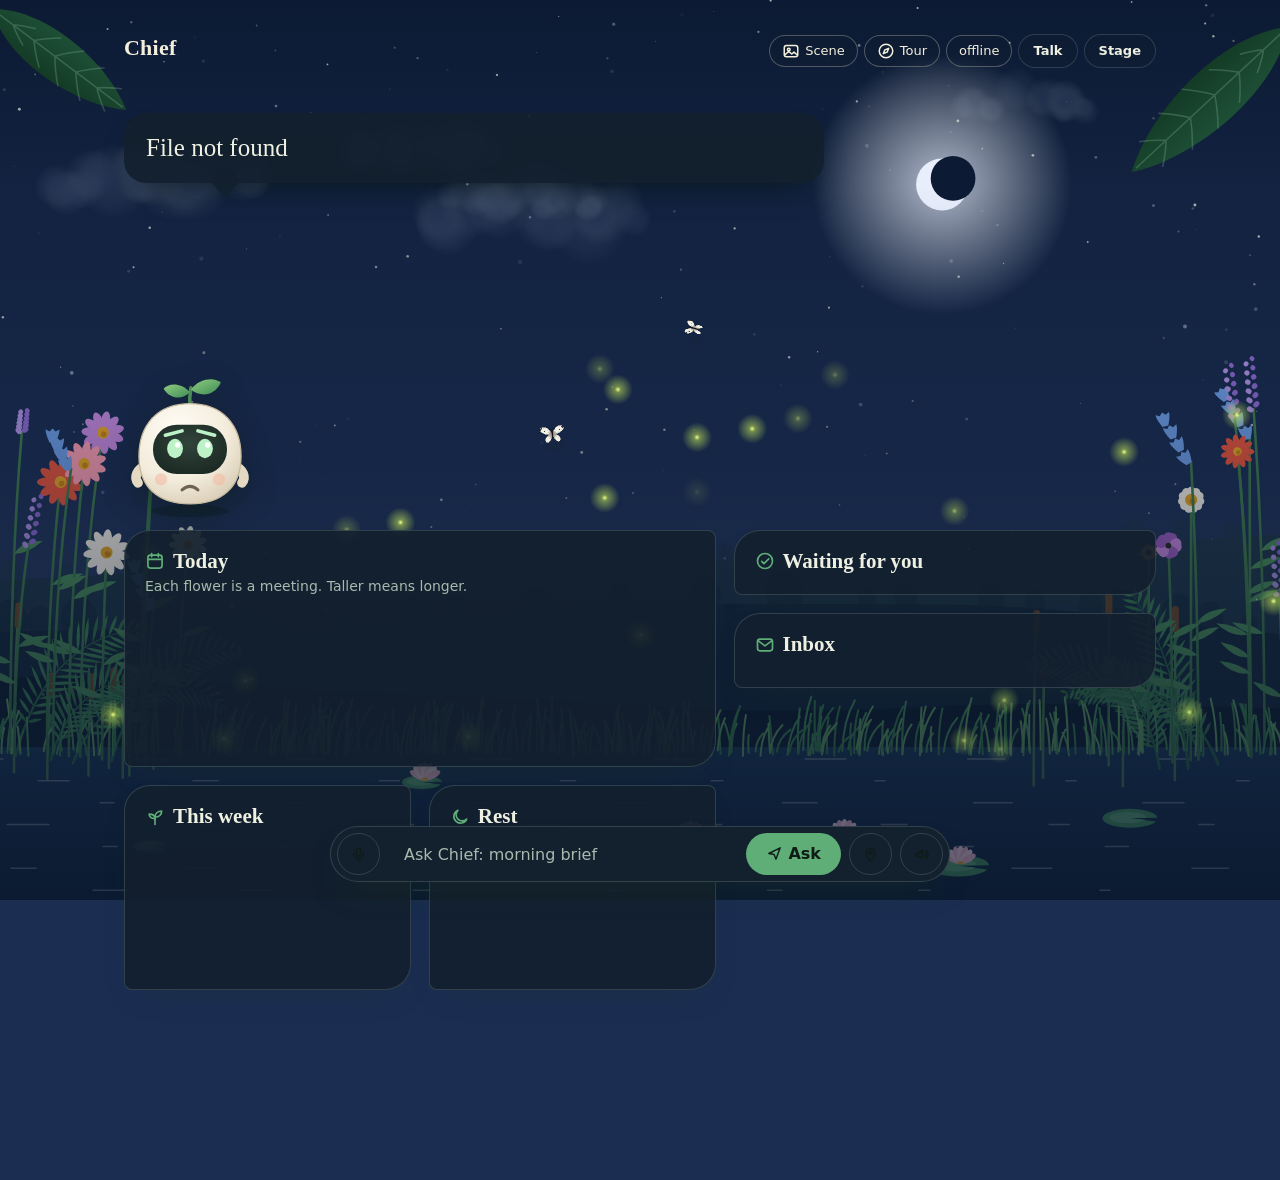
==== commit ee1feee5: "Places, directions and booking prep; launch security and install fixes Places near you (new): - near" ====
--- a/chief/web/dashboard.html
+++ b/chief/web/dashboard.html
@@ -264,6 +264,33 @@
   button:focus-visible, input:focus-visible, a:focus-visible, summary:focus-visible { outline: 3px solid var(--sky); outline-offset: 2px; }
   .calm { margin: 10px 0 0; font: italic 400 18px/1.4 var(--serif); color: var(--soft); }
 
+  /* places around you */
+  .places { list-style: none; margin: 8px 0 0; padding: 0; display: grid; gap: 4px; }
+  .places li { padding: 8px 10px; border-radius: 12px; transition: background .3s; }
+  .places li:hover { background: color-mix(in srgb, var(--moss) 10%, transparent); }
+  .places b { display: block; font: 600 16px/1.3 var(--sans); }
+  .places .note { display: block; margin: 2px 0 0; font-size: 13px; color: var(--soft); }
+  .links { display: flex; flex-wrap: wrap; gap: 6px; margin-top: 6px; }
+  .links:empty { display: none; }
+  .links a {
+    display: inline-flex; align-items: center; min-height: 34px; padding: 4px 14px; border-radius: 99px; font-size: 13px; font-weight: 600;
+    border: 1px solid var(--edge); color: var(--ink); text-decoration: none; transition: transform .18s, background .18s;
+  }
+  .links a:hover { transform: translateY(-2px); }
+  .links a.main { background: var(--moss); border-color: var(--moss); color: #fff; }
+  #aroundNote:empty { display: none; }
+  .ask .round#locBtn.on { background: var(--moss); color: #fff; border-color: var(--moss); }
+  .consent {
+    display: grid; grid-template-columns: auto 1fr; gap: 10px 12px; align-items: start; margin-bottom: 10px; padding: 14px 16px;
+    background: var(--paper-solid); color: var(--ink); border: 1px solid var(--edge); border-radius: 20px; box-shadow: 0 18px 40px -16px rgba(10, 24, 16, .55);
+    animation: rise .5s cubic-bezier(.2, .7, .2, 1) both;
+  }
+  .consent[hidden] { display: none; }
+  .consent > .ico { width: 24px; height: 24px; color: var(--moss); margin-top: 2px; }
+  .consent p { margin: 0; font-size: 15px; line-height: 1.45; }
+  .consent b { display: block; font: 600 18px/1.3 var(--serif); margin-bottom: 2px; }
+  .consent .row { grid-column: 2; }
+
   /* inbox */
   .mail { list-style: none; margin: 8px 0 0; padding: 0; }
   .mail li { display: flex; gap: 10px; padding: 6px 0; align-items: flex-start; }
@@ -330,6 +357,7 @@
   <symbol id="i-check" viewBox="0 0 24 24"><circle cx="12" cy="12" r="9"/><path d="M8 12.5l2.7 2.7L16.5 9.5"/></symbol>
   <symbol id="i-mail" viewBox="0 0 24 24"><rect x="3" y="5" width="18" height="14" rx="3"/><path d="M4 7l8 6 8-6"/></symbol>
   <symbol id="i-compass" viewBox="0 0 24 24"><circle cx="12" cy="12" r="9"/><path d="M15.5 8.5l-2 5-5 2 2-5z"/></symbol>
+  <symbol id="i-pin" viewBox="0 0 24 24"><path d="M12 21s-6.5-6.2-6.5-11.2a6.5 6.5 0 0 1 13 0C18.5 14.8 12 21 12 21z"/><circle cx="12" cy="9.8" r="2.3"/></symbol>
   <symbol id="i-image" viewBox="0 0 24 24"><rect x="3" y="4.5" width="18" height="15" rx="3"/><circle cx="9" cy="10" r="1.8"/><path d="M4 17l5-4.5 4 3.5 3-2.5 4 3.5"/></symbol>
   <symbol id="i-send" viewBox="0 0 24 24"><path d="M4 12l16-8-6 16-2.5-6.5z"/></symbol>
 </svg>
@@ -423,6 +451,12 @@
       </div>
     </div>
     <div class="col right">
+      <section class="panel" id="aroundPanel" hidden>
+        <h2><svg class="ico" aria-hidden="true"><use href="#i-pin"/></svg><span id="aroundTitle">Around you</span></h2>
+        <ul class="places" id="places"></ul>
+        <div class="links" id="aroundLinks"></div>
+        <p class="note" id="aroundNote"></p>
+      </section>
       <section class="panel" id="waiting">
         <h2><svg class="ico" aria-hidden="true"><use href="#i-check"/></svg>Waiting for you</h2>
         <div id="pending"></div>
@@ -439,11 +473,17 @@
 </main>
 
 <div class="ask">
+  <div class="consent" id="consent" role="dialog" aria-labelledby="consentText" hidden>
+    <svg class="ico" aria-hidden="true"><use href="#i-pin"/></svg>
+    <p id="consentText"><b>Can I use your live location?</b> I'll use it to find places and directions near you, keep it only while Chief is running, and you can switch it off with the pin.</p>
+    <div class="row"><button type="button" class="do" id="consentYes">Allow</button><button type="button" class="no" id="consentNo">Not now</button></div>
+  </div>
   <button id="undo" type="button" hidden></button>
   <form id="askForm">
     <button type="button" class="round" id="mic" title="Talk to Chief" aria-label="Talk to Chief" hidden><svg class="ico" aria-hidden="true"><use href="#i-mic"/></svg></button>
     <input id="text" type="text" autocomplete="off" enterkeyhint="send" aria-label="Ask Chief" placeholder="Ask Chief: morning brief">
     <button type="submit" aria-label="Ask"><svg class="ico" aria-hidden="true"><use href="#i-send"/></svg> Ask</button>
+    <button type="button" class="round" id="locBtn" title="Share your location with Chief" aria-label="Share your location" aria-pressed="false"><svg class="ico" aria-hidden="true"><use href="#i-pin"/></svg></button>
     <button type="button" class="round" id="voice" title="Turn Chief's voice on or off" aria-label="Chief's voice" aria-pressed="true"></button>
   </form>
 </div>
@@ -456,7 +496,16 @@
   "use strict";
   const $ = (id) => document.getElementById(id);
   const params = new URLSearchParams(location.search);
-  const TOKEN = params.get("token") || "";
+  const TOKEN = (() => {  // the token is kept for this tab only, then taken out of the address bar (history, screen shares)
+    const p = new URLSearchParams(location.search), t = p.get("token");
+    if (t) {
+      try { sessionStorage.setItem("chief-token", t); } catch (_) {}
+      p.delete("token");
+      history.replaceState(null, "", location.pathname + (p.toString() ? "?" + p : "") + location.hash);
+      return t;
+    }
+    try { return sessionStorage.getItem("chief-token") || ""; } catch (_) { return ""; }
+  })();
   const QUERY = "?token=" + encodeURIComponent(TOKEN);
   const CALM = matchMedia("(prefers-reduced-motion: reduce)").matches;
   const TAU = Math.PI * 2;
@@ -1748,6 +1797,7 @@
     try {
       const s = await api("/status");
       if (asking) working(s.steps.length ? s.steps[s.steps.length - 1] : "Thinking");
+      if (haveLocation !== !!s.location) { haveLocation = !!s.location; showLocation(); }
       undoMark = s.undo ? s.undo.mark : "";
       $("undo").hidden = !s.undo;
       if (s.undo) $("undo").replaceChildren(icon("undo"), " " + s.undo.label + (s.undo.seconds != null ? " (" + s.undo.seconds + "s)" : ""));
@@ -1766,11 +1816,112 @@
     } catch (_) { $("mode").textContent = "offline"; }
   }
 
-  $("askForm").addEventListener("submit", async (ev) => {
-    ev.preventDefault();
-    const box = $("text"), text = box.value.trim();
-    if (!text) return;
-    box.value = "";
+  // ---- where you are: asked for only when you tap the pin or a question needs it. Kept in memory on the server.
+  // Chief asks in words first ("Can I use your live location?"); only after Allow does the browser ask.
+  // Once allowed, the location follows you (sent when you move about 100 m, or every 2 minutes) until you switch it off.
+  let haveLocation = false, watchId = null, lastSent = null;
+  const CONSENT = "chief-location-ok";
+
+  function askConsent() {
+    return new Promise((resolve) => {
+      const box = $("consent");
+      box.hidden = false;
+      $("consentYes").focus();
+      const done = (ok) => { box.hidden = true; $("consentYes").onclick = $("consentNo").onclick = null; resolve(ok); };
+      $("consentYes").onclick = () => done(true);
+      $("consentNo").onclick = () => done(false);
+    });
+  }
+
+  async function sendPosition(pos, force) {
+    const p = { lat: pos.coords.latitude, lon: pos.coords.longitude, at: Date.now() };
+    if (!force && lastSent) {
+      const moved = Math.hypot((p.lat - lastSent.lat) * 111000, (p.lon - lastSent.lon) * 111000 * Math.cos(p.lat * Math.PI / 180));
+      if (moved < 100 && p.at - lastSent.at < 120000) return;
+    }
+    await api("/location", { method: "POST", headers: { "Content-Type": "application/json" }, body: JSON.stringify({ lat: p.lat, lon: p.lon }) });
+    lastSent = p;
+    haveLocation = true; showLocation();
+  }
+
+  function shareLocation() {
+    return new Promise((resolve, reject) => {
+      if (!navigator.geolocation) return reject(new Error("This browser can't share a location. Tell me instead: I'm at …"));
+      if (!window.isSecureContext) return reject(new Error("Location needs a secure page. Tell me instead: I'm at …"));
+      navigator.geolocation.getCurrentPosition(async (pos) => {
+        try { await sendPosition(pos, true); } catch (e) { return reject(e); }
+        try { localStorage.setItem(CONSENT, "1"); } catch (_) {}
+        followLocation();
+        resolve();
+      }, () => reject(new Error("You didn't share your location. You can tell me instead: I'm at …")), { enableHighAccuracy: true, timeout: 15000, maximumAge: 60000 });
+    });
+  }
+
+  function followLocation() {
+    if (watchId !== null || !navigator.geolocation) return;
+    watchId = navigator.geolocation.watchPosition((pos) => { sendPosition(pos, false).catch(() => {}); }, () => {}, { enableHighAccuracy: true, maximumAge: 30000 });
+  }
+
+  async function stopLocation() {
+    if (watchId !== null) navigator.geolocation.clearWatch(watchId);
+    watchId = null; lastSent = null;
+    try { localStorage.removeItem(CONSENT); } catch (_) {}
+    await api("/location", { method: "DELETE" });
+    haveLocation = false; showLocation();
+  }
+
+  function showLocation() {
+    $("locBtn").classList.toggle("on", haveLocation);
+    $("locBtn").setAttribute("aria-pressed", String(haveLocation));
+    $("locBtn").title = haveLocation ? "Chief is using your live location. Click to stop." : "Share your location with Chief";
+  }
+  $("locBtn").addEventListener("click", async () => {
+    try {
+      if (haveLocation || watchId !== null) { await stopLocation(); say("Okay, I've stopped using your location and forgotten it."); }
+      else { await shareLocation(); say("Thanks! I'll use your live location until you switch it off. Try: sushi near me.", "happy"); }
+    } catch (e) { say(e.message, "worried"); }
+  });
+
+  // You said yes before and the browser still allows it: carry on quietly, no new prompt.
+  (async () => {
+    let ok = false;
+    try { ok = localStorage.getItem(CONSENT) === "1"; } catch (_) {}
+    if (!ok || !navigator.permissions || !window.isSecureContext) return;
+    try {
+      const state = await navigator.permissions.query({ name: "geolocation" });
+      if (state.state === "granted") shareLocation().catch(() => {});
+    } catch (_) {}
+  })();
+
+  // Places, turns and links that came with an answer. Every link opens a page: nothing is booked or paid here.
+  function linkRow(links, main) {
+    const row = el("div", "links");
+    links.filter((l) => /^(https?:|tel:)/i.test(l.url || "")).forEach((l, i) => {  // web pages and phone numbers only
+      const a = el("a", main && i === 0 ? "main" : "", l.label);
+      a.href = l.url; a.target = "_blank"; a.rel = "noopener noreferrer";
+      row.append(a);
+    });
+    return row;
+  }
+  function renderAround(p) {
+    const panel = $("aroundPanel");
+    const list = (p && p.items) || [], links = (p && p.links) || [];
+    if (!list.length && !links.length) return false;
+    $("aroundTitle").textContent = p.skill === "directions" ? "The way there" : p.skill === "booking" ? "Booking" : "Around you";
+    $("places").replaceChildren(...list.map((it) => {
+      const li = el("li");
+      li.append(el("b", "", it.title));
+      if (it.note) li.append(el("span", "note", it.note));
+      if (it.links && it.links.length) li.append(linkRow(it.links, false));
+      return li;
+    }));
+    $("aroundLinks").replaceChildren(...(links.length ? linkRow(links, true).childNodes : []));
+    $("aroundNote").textContent = (p.sources || []).join(" · ");
+    panel.hidden = false;
+    return true;
+  }
+
+  async function askChief(text, again) {
     asking = true;
     setMood("thinking");
     $("heard").textContent = "You: " + (looksSecret(text) ? "(hidden)" : text);
@@ -1783,7 +1934,19 @@
       const out = await api("/ask", { method: "POST", headers: { "Content-Type": "application/json" }, body: JSON.stringify({ text }) });
       asking = false;
       working("");
-      say(out.say, out.proposal && out.proposal.actions.length ? "waiting" : "happy");
+      if (out.proposal && out.proposal.needs === "location" && !again) {
+        renderAround(out.proposal);
+        clearInterval(watch);
+        say("Can I use your live location? Then I can check what's near you.", "waiting");
+        if (!(await askConsent())) { say("Okay, I won't. You can tell me where you are instead, like: I'm at MG Road.", "idle"); return; }
+        try { await shareLocation(); return askChief(text, true); }  // then answer what you asked
+        catch (e) { say(e.message, "worried"); return; }
+      }
+      if (renderAround(out.proposal) && pet && !touring && !guidingNow) {
+        guideTo($("aroundPanel"), out.say, $("aroundPanel").querySelector(".links a"), 12000);  // walks over and reads it there
+      } else {
+        say(out.say, out.proposal && out.proposal.actions.length ? "waiting" : "happy");
+      }
       setTimeout(() => { if ($("chief").dataset.mood === "happy") setMood("idle"); }, 2400);
     } catch (e) {
       asking = false;
@@ -1792,6 +1955,14 @@
     }
     clearInterval(watch);
     poll(); loadData();
+  }
+
+  $("askForm").addEventListener("submit", (ev) => {
+    ev.preventDefault();
+    const box = $("text"), text = box.value.trim();
+    if (!text) return;
+    box.value = "";
+    askChief(text);
   });
 
   // Real camera footage by day and at sunset. There is no night clip, so the 3D world takes the dark.
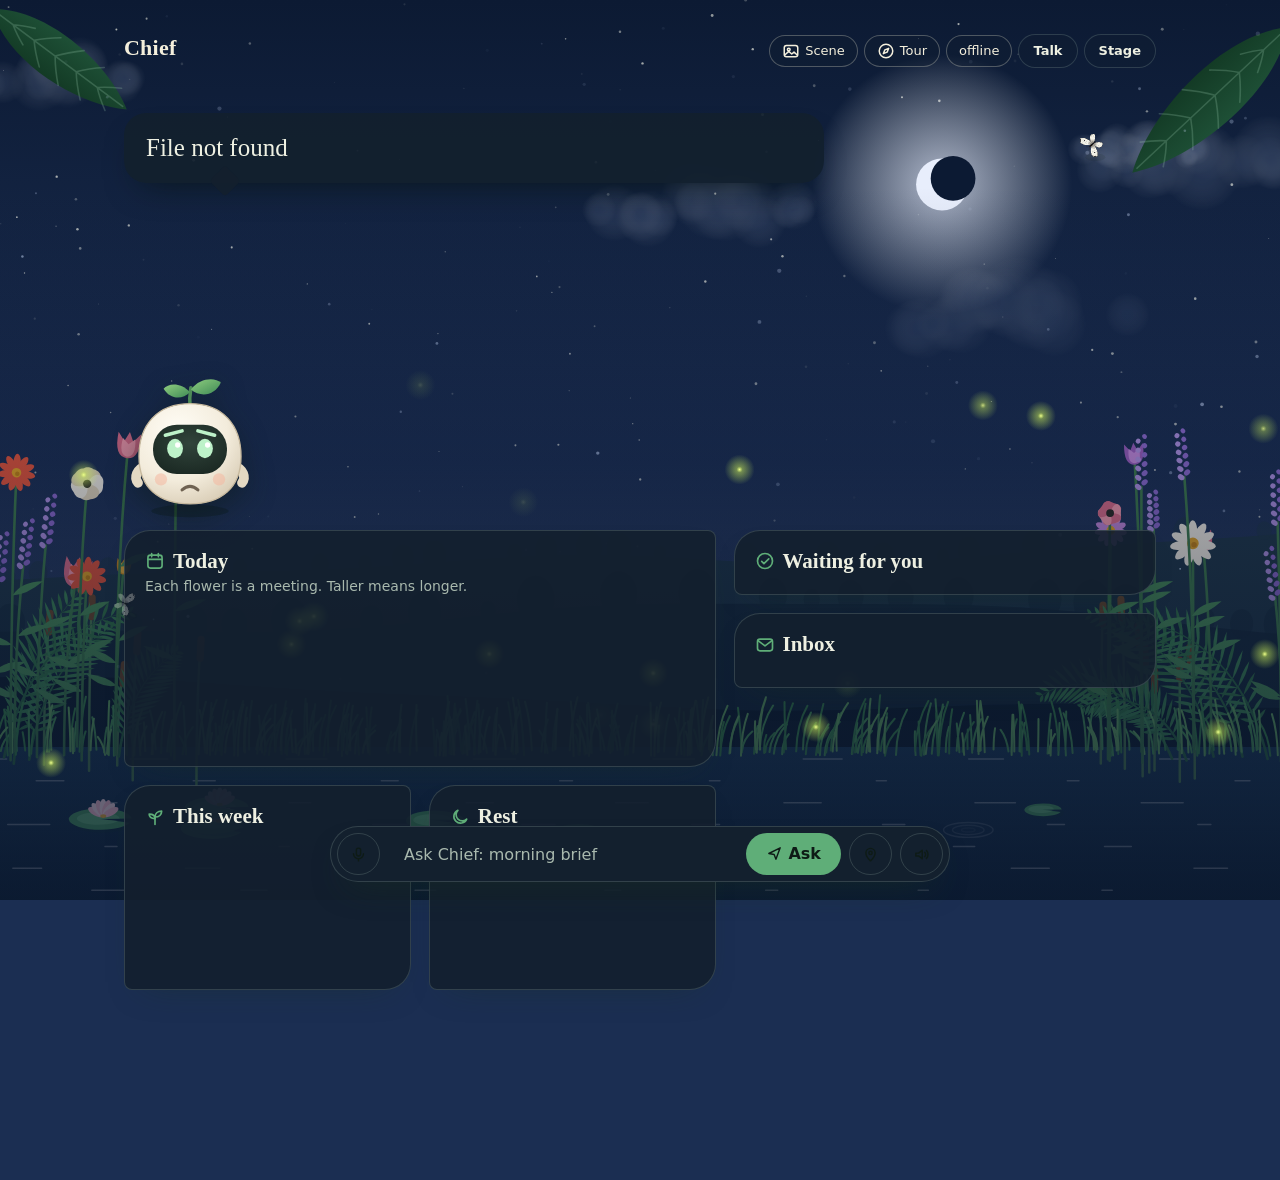
==== commit 7438465d: "Spoken step-by-step walking guidance (GPS and voice, no camera) - Route.points keeps every instructi" ====
--- a/chief/web/dashboard.html
+++ b/chief/web/dashboard.html
@@ -1893,6 +1893,21 @@
     } catch (_) {}
   })();
 
+  // ---- walking guidance (guide.js): Guide me on walking directions, spoken turn by turn ---------
+  (() => {
+    const s = document.createElement("script");
+    s.src = "/guide.js" + QUERY;
+    s.onload = () => window.ChiefGuide && ChiefGuide.init({
+      api, speak: (t) => say(t, "happy"),
+      ensureLocation: async () => {  // the same consent card as everywhere else, before the browser is asked
+        if (haveLocation) return true;
+        if (!(await askConsent())) return false;
+        try { await shareLocation(); return true; } catch (e) { say(e.message, "worried"); return false; }
+      },
+    });
+    document.head.append(s);
+  })();
+
   // Places, turns and links that came with an answer. Every link opens a page: nothing is booked or paid here.
   function linkRow(links, main) {
     const row = el("div", "links");
@@ -1917,6 +1932,7 @@
     }));
     $("aroundLinks").replaceChildren(...(links.length ? linkRow(links, true).childNodes : []));
     $("aroundNote").textContent = (p.sources || []).join(" · ");
+    if (window.ChiefGuide) ChiefGuide.offer(p, panel);
     panel.hidden = false;
     return true;
   }
@@ -1947,6 +1963,7 @@
       } else {
         say(out.say, out.proposal && out.proposal.actions.length ? "waiting" : "happy");
       }
+      if (window.ChiefGuide) ChiefGuide.handle(out.proposal);  // "guide me there" / "stop guiding"
       setTimeout(() => { if ($("chief").dataset.mood === "happy") setMood("idle"); }, 2400);
     } catch (e) {
       asking = false;
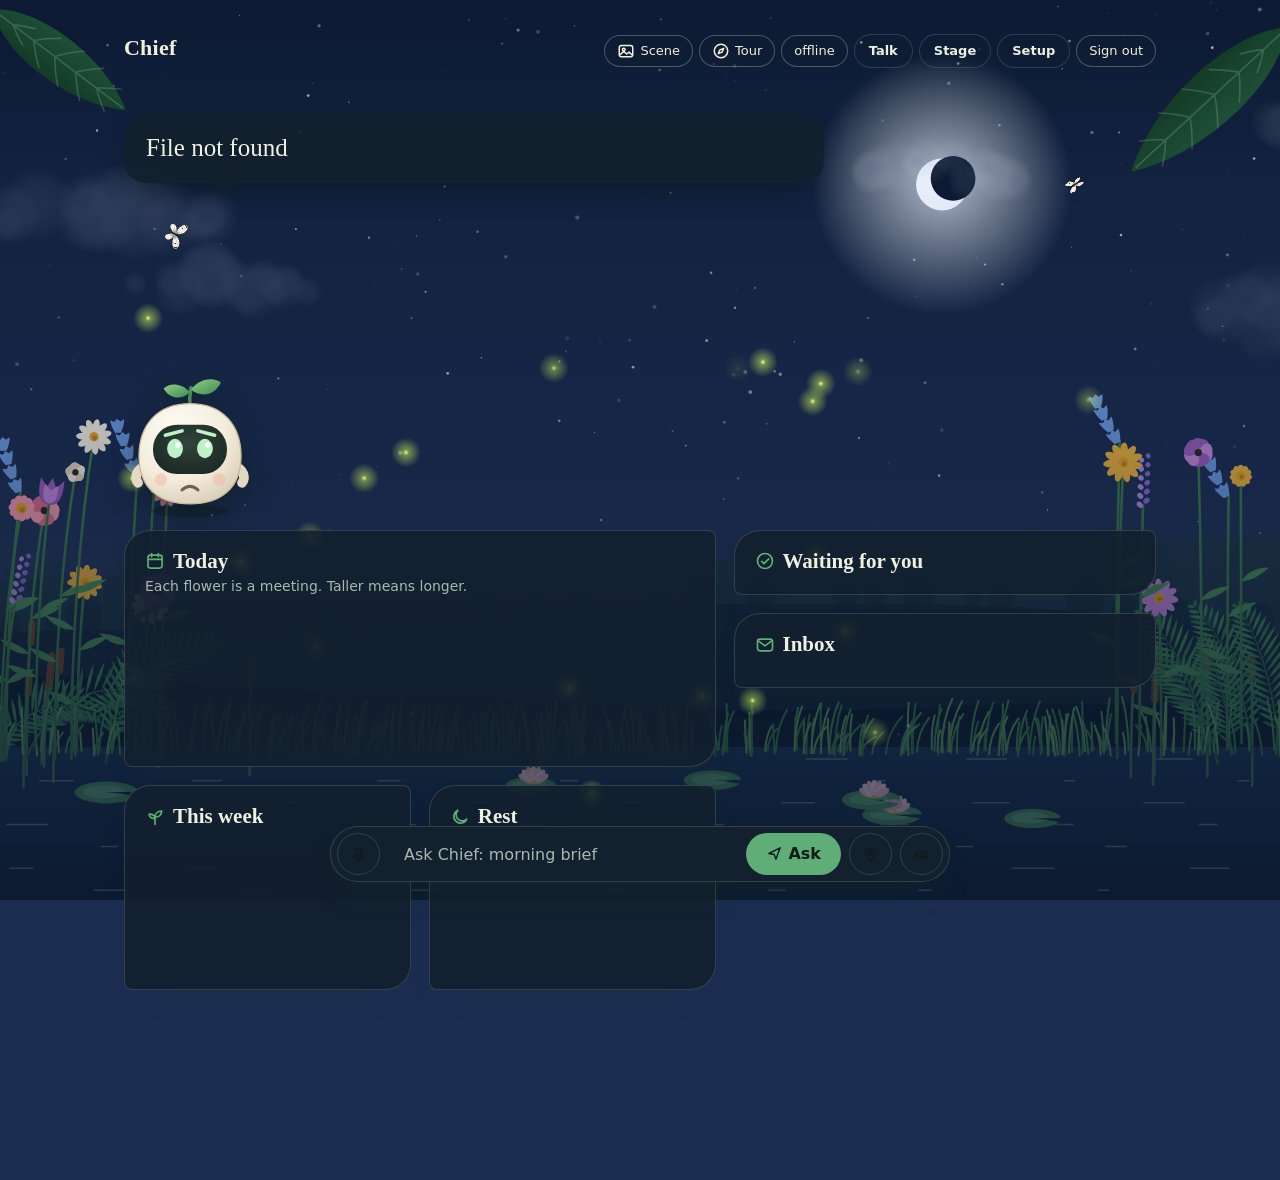
==== commit d8da3a80: "Front door: /welcome landing page, password sign-in and /setup page Adds a public landing page, a si" ====
--- a/chief/web/dashboard.html
+++ b/chief/web/dashboard.html
@@ -383,6 +383,8 @@
       <span class="tag" id="mode">connecting</span>
       <a id="phone" href="/">Talk</a>
       <a id="stage" href="/stage">Stage</a>
+      <a id="setup" href="/setup">Setup</a>
+      <button type="button" class="tag tourbtn" id="signOut">Sign out</button>
     </div>
   </header>
 
@@ -492,6 +494,20 @@
 <div class="pointer" id="pointer" hidden aria-hidden="true"><svg viewBox="0 0 40 48"><path d="M20 46L4 24h10V2h12v22h10z"/></svg></div>
 
 <script>
+// Signed in with a password, so the address has no token: fetch it once through the cookie (Chief's own
+// pages only, see chief/web/front_door.py) and keep it for this tab, like a token link would.
+(() => {
+  try {
+    if (new URLSearchParams(location.search).get("token") || sessionStorage.getItem("chief-token")) return;
+    const x = new XMLHttpRequest();
+    x.open("GET", "/session", false);  // synchronous on purpose: the script below reads the token as it starts
+    x.setRequestHeader("X-Chief-Session", "1");
+    x.send();
+    if (x.status === 200) sessionStorage.setItem("chief-token", JSON.parse(x.responseText).token || "");
+  } catch (_) {}
+})();
+</script>
+<script>
 (() => {
   "use strict";
   const $ = (id) => document.getElementById(id);
@@ -516,6 +532,12 @@
 
   $("phone").href = "/" + QUERY;
   $("stage").href = "/stage" + QUERY;
+  $("setup").href = "/setup" + QUERY;
+  $("signOut").addEventListener("click", async () => {  // forget the token in this tab, clear the cookie, back to the welcome page
+    try { sessionStorage.removeItem("chief-token"); } catch (_) {}
+    try { await fetch("/signout", { method: "POST", headers: { "Content-Type": "application/json" }, body: "{}" }); } catch (_) {}
+    location.assign("/welcome");
+  });
 
   async function api(path, opts = {}) {
     const res = await fetch(path, { ...opts, headers: { "X-Chief-Token": TOKEN, ...(opts.headers || {}) } });
@@ -1893,21 +1915,6 @@
     } catch (_) {}
   })();
 
-  // ---- walking guidance (guide.js): Guide me on walking directions, spoken turn by turn ---------
-  (() => {
-    const s = document.createElement("script");
-    s.src = "/guide.js" + QUERY;
-    s.onload = () => window.ChiefGuide && ChiefGuide.init({
-      api, speak: (t) => say(t, "happy"),
-      ensureLocation: async () => {  // the same consent card as everywhere else, before the browser is asked
-        if (haveLocation) return true;
-        if (!(await askConsent())) return false;
-        try { await shareLocation(); return true; } catch (e) { say(e.message, "worried"); return false; }
-      },
-    });
-    document.head.append(s);
-  })();
-
   // Places, turns and links that came with an answer. Every link opens a page: nothing is booked or paid here.
   function linkRow(links, main) {
     const row = el("div", "links");
@@ -1932,7 +1939,6 @@
     }));
     $("aroundLinks").replaceChildren(...(links.length ? linkRow(links, true).childNodes : []));
     $("aroundNote").textContent = (p.sources || []).join(" · ");
-    if (window.ChiefGuide) ChiefGuide.offer(p, panel);
     panel.hidden = false;
     return true;
   }
@@ -1963,7 +1969,6 @@
       } else {
         say(out.say, out.proposal && out.proposal.actions.length ? "waiting" : "happy");
       }
-      if (window.ChiefGuide) ChiefGuide.handle(out.proposal);  // "guide me there" / "stop guiding"
       setTimeout(() => { if ($("chief").dataset.mood === "happy") setMood("idle"); }, 2400);
     } catch (e) {
       asking = false;
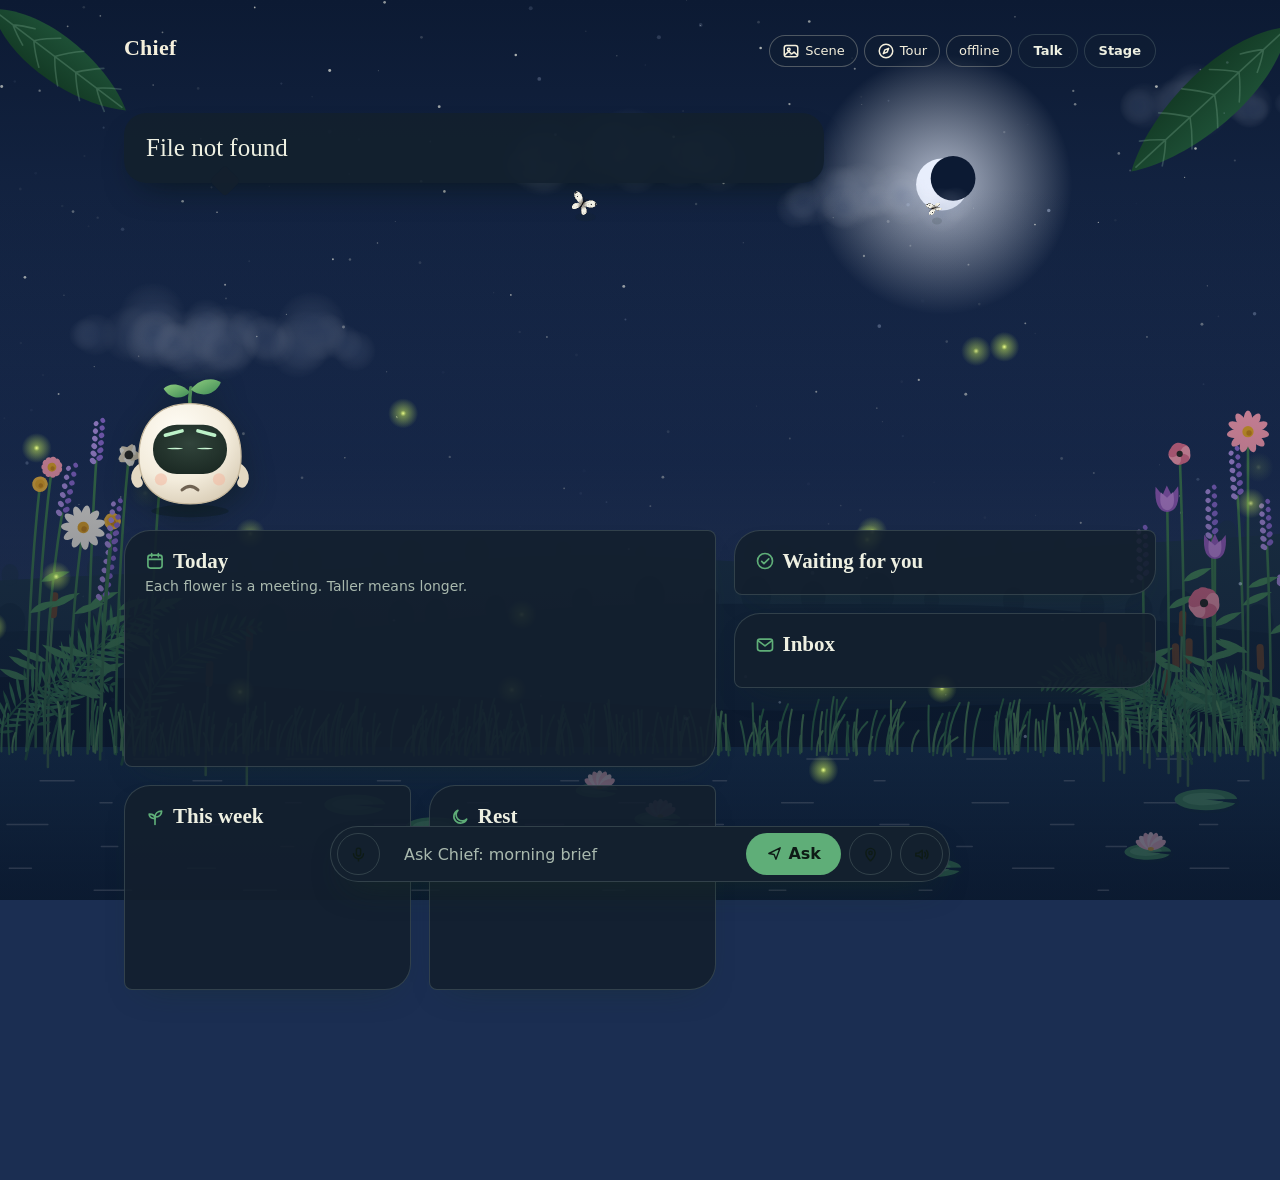
==== commit 64631497: "Merge walking guidance" ====
--- a/chief/web/dashboard.html
+++ b/chief/web/dashboard.html
@@ -383,8 +383,6 @@
       <span class="tag" id="mode">connecting</span>
       <a id="phone" href="/">Talk</a>
       <a id="stage" href="/stage">Stage</a>
-      <a id="setup" href="/setup">Setup</a>
-      <button type="button" class="tag tourbtn" id="signOut">Sign out</button>
     </div>
   </header>
 
@@ -494,20 +492,6 @@
 <div class="pointer" id="pointer" hidden aria-hidden="true"><svg viewBox="0 0 40 48"><path d="M20 46L4 24h10V2h12v22h10z"/></svg></div>
 
 <script>
-// Signed in with a password, so the address has no token: fetch it once through the cookie (Chief's own
-// pages only, see chief/web/front_door.py) and keep it for this tab, like a token link would.
-(() => {
-  try {
-    if (new URLSearchParams(location.search).get("token") || sessionStorage.getItem("chief-token")) return;
-    const x = new XMLHttpRequest();
-    x.open("GET", "/session", false);  // synchronous on purpose: the script below reads the token as it starts
-    x.setRequestHeader("X-Chief-Session", "1");
-    x.send();
-    if (x.status === 200) sessionStorage.setItem("chief-token", JSON.parse(x.responseText).token || "");
-  } catch (_) {}
-})();
-</script>
-<script>
 (() => {
   "use strict";
   const $ = (id) => document.getElementById(id);
@@ -532,12 +516,6 @@
 
   $("phone").href = "/" + QUERY;
   $("stage").href = "/stage" + QUERY;
-  $("setup").href = "/setup" + QUERY;
-  $("signOut").addEventListener("click", async () => {  // forget the token in this tab, clear the cookie, back to the welcome page
-    try { sessionStorage.removeItem("chief-token"); } catch (_) {}
-    try { await fetch("/signout", { method: "POST", headers: { "Content-Type": "application/json" }, body: "{}" }); } catch (_) {}
-    location.assign("/welcome");
-  });
 
   async function api(path, opts = {}) {
     const res = await fetch(path, { ...opts, headers: { "X-Chief-Token": TOKEN, ...(opts.headers || {}) } });
@@ -1915,6 +1893,21 @@
     } catch (_) {}
   })();
 
+  // ---- walking guidance (guide.js): Guide me on walking directions, spoken turn by turn ---------
+  (() => {
+    const s = document.createElement("script");
+    s.src = "/guide.js" + QUERY;
+    s.onload = () => window.ChiefGuide && ChiefGuide.init({
+      api, speak: (t) => say(t, "happy"),
+      ensureLocation: async () => {  // the same consent card as everywhere else, before the browser is asked
+        if (haveLocation) return true;
+        if (!(await askConsent())) return false;
+        try { await shareLocation(); return true; } catch (e) { say(e.message, "worried"); return false; }
+      },
+    });
+    document.head.append(s);
+  })();
+
   // Places, turns and links that came with an answer. Every link opens a page: nothing is booked or paid here.
   function linkRow(links, main) {
     const row = el("div", "links");
@@ -1939,6 +1932,7 @@
     }));
     $("aroundLinks").replaceChildren(...(links.length ? linkRow(links, true).childNodes : []));
     $("aroundNote").textContent = (p.sources || []).join(" · ");
+    if (window.ChiefGuide) ChiefGuide.offer(p, panel);
     panel.hidden = false;
     return true;
   }
@@ -1969,6 +1963,7 @@
       } else {
         say(out.say, out.proposal && out.proposal.actions.length ? "waiting" : "happy");
       }
+      if (window.ChiefGuide) ChiefGuide.handle(out.proposal);  // "guide me there" / "stop guiding"
       setTimeout(() => { if ($("chief").dataset.mood === "happy") setMood("idle"); }, 2400);
     } catch (e) {
       asking = false;
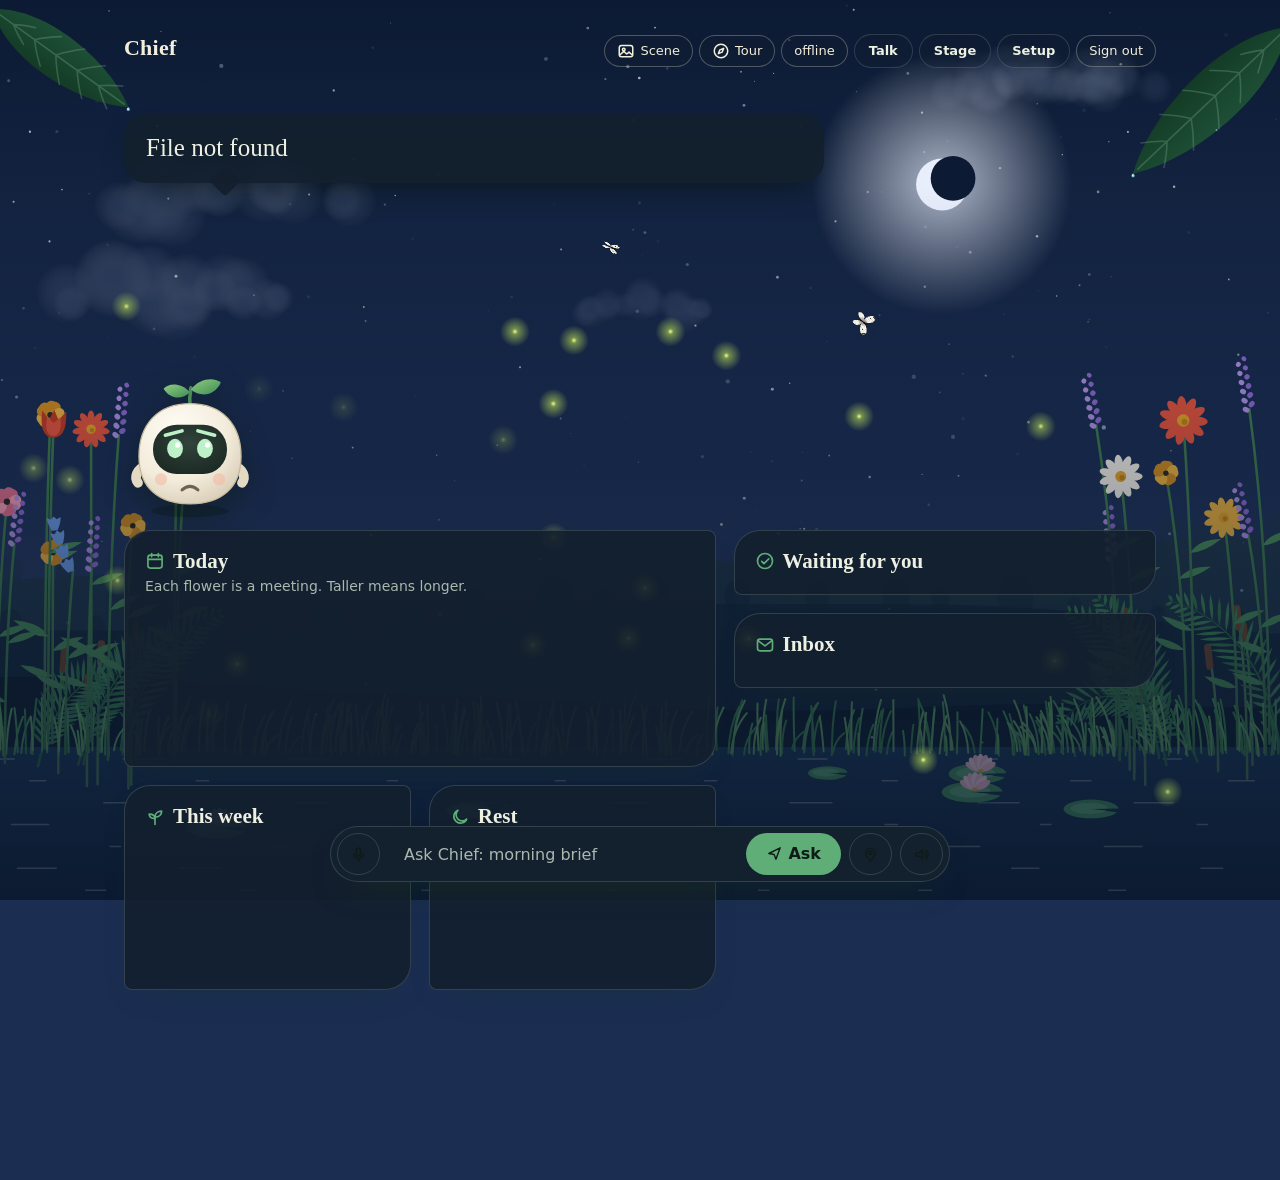
==== commit a62f7133: "Merge front door: welcome, sign-in, setup" ====
--- a/chief/web/dashboard.html
+++ b/chief/web/dashboard.html
@@ -383,6 +383,8 @@
       <span class="tag" id="mode">connecting</span>
       <a id="phone" href="/">Talk</a>
       <a id="stage" href="/stage">Stage</a>
+      <a id="setup" href="/setup">Setup</a>
+      <button type="button" class="tag tourbtn" id="signOut">Sign out</button>
     </div>
   </header>
 
@@ -492,6 +494,20 @@
 <div class="pointer" id="pointer" hidden aria-hidden="true"><svg viewBox="0 0 40 48"><path d="M20 46L4 24h10V2h12v22h10z"/></svg></div>
 
 <script>
+// Signed in with a password, so the address has no token: fetch it once through the cookie (Chief's own
+// pages only, see chief/web/front_door.py) and keep it for this tab, like a token link would.
+(() => {
+  try {
+    if (new URLSearchParams(location.search).get("token") || sessionStorage.getItem("chief-token")) return;
+    const x = new XMLHttpRequest();
+    x.open("GET", "/session", false);  // synchronous on purpose: the script below reads the token as it starts
+    x.setRequestHeader("X-Chief-Session", "1");
+    x.send();
+    if (x.status === 200) sessionStorage.setItem("chief-token", JSON.parse(x.responseText).token || "");
+  } catch (_) {}
+})();
+</script>
+<script>
 (() => {
   "use strict";
   const $ = (id) => document.getElementById(id);
@@ -516,6 +532,12 @@
 
   $("phone").href = "/" + QUERY;
   $("stage").href = "/stage" + QUERY;
+  $("setup").href = "/setup" + QUERY;
+  $("signOut").addEventListener("click", async () => {  // forget the token in this tab, clear the cookie, back to the welcome page
+    try { sessionStorage.removeItem("chief-token"); } catch (_) {}
+    try { await fetch("/signout", { method: "POST", headers: { "Content-Type": "application/json" }, body: "{}" }); } catch (_) {}
+    location.assign("/welcome");
+  });
 
   async function api(path, opts = {}) {
     const res = await fetch(path, { ...opts, headers: { "X-Chief-Token": TOKEN, ...(opts.headers || {}) } });
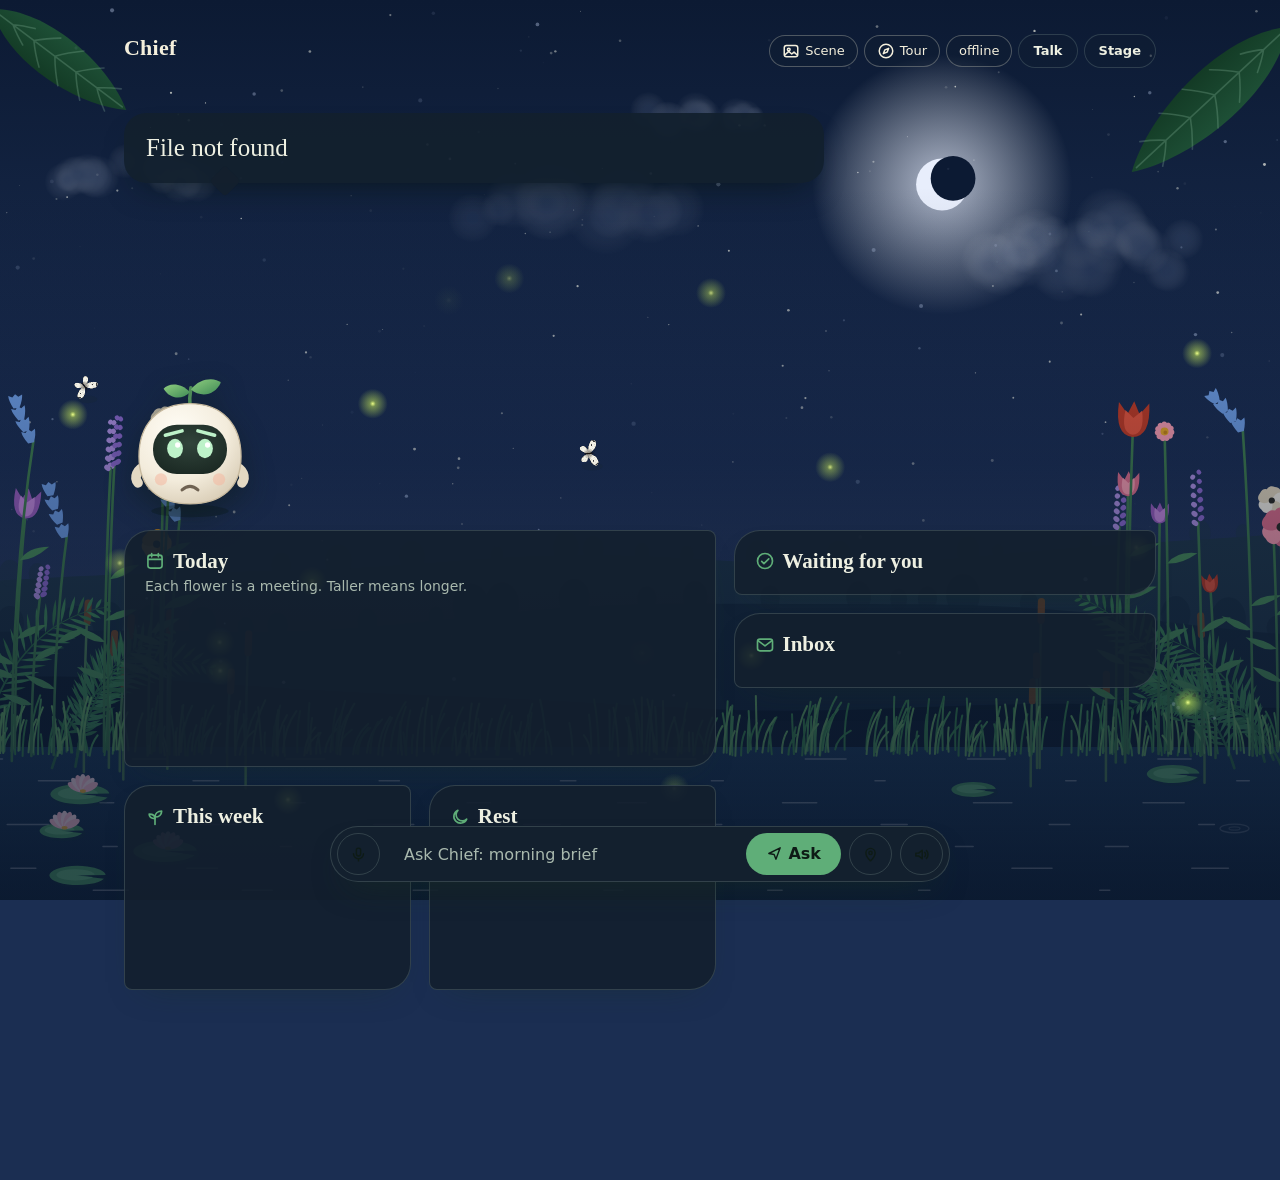
==== commit 33d3ab76: "Warm, human voice for Chief: natural browser voice, optional OpenAI voice, kinder words - chief/web/" ====
--- a/chief/web/dashboard.html
+++ b/chief/web/dashboard.html
@@ -290,6 +290,8 @@
   .consent p { margin: 0; font-size: 15px; line-height: 1.45; }
   .consent b { display: block; font: 600 18px/1.3 var(--serif); margin-bottom: 2px; }
   .consent .row { grid-column: 2; }
+  #voiceBox select { flex: 1; min-width: 0; min-height: 42px; padding: 0 12px; border: 1px solid var(--edge); border-radius: 12px; background: var(--paper-solid); color: var(--ink); font: 15px var(--sans); }
+  .ask .round#voiceMore { padding: 0 9px; }
 
   /* inbox */
   .mail { list-style: none; margin: 8px 0 0; padding: 0; }
@@ -359,6 +361,7 @@
   <symbol id="i-compass" viewBox="0 0 24 24"><circle cx="12" cy="12" r="9"/><path d="M15.5 8.5l-2 5-5 2 2-5z"/></symbol>
   <symbol id="i-pin" viewBox="0 0 24 24"><path d="M12 21s-6.5-6.2-6.5-11.2a6.5 6.5 0 0 1 13 0C18.5 14.8 12 21 12 21z"/><circle cx="12" cy="9.8" r="2.3"/></symbol>
   <symbol id="i-image" viewBox="0 0 24 24"><rect x="3" y="4.5" width="18" height="15" rx="3"/><circle cx="9" cy="10" r="1.8"/><path d="M4 17l5-4.5 4 3.5 3-2.5 4 3.5"/></symbol>
+  <symbol id="i-tune" viewBox="0 0 24 24"><path d="M4 7h9M17 7h3M4 17h3M11 17h9"/><circle cx="15" cy="7" r="2"/><circle cx="9" cy="17" r="2"/></symbol>
   <symbol id="i-send" viewBox="0 0 24 24"><path d="M4 12l16-8-6 16-2.5-6.5z"/></symbol>
 </svg>
 
@@ -383,8 +386,6 @@
       <span class="tag" id="mode">connecting</span>
       <a id="phone" href="/">Talk</a>
       <a id="stage" href="/stage">Stage</a>
-      <a id="setup" href="/setup">Setup</a>
-      <button type="button" class="tag tourbtn" id="signOut">Sign out</button>
     </div>
   </header>
 
@@ -480,6 +481,12 @@
     <p id="consentText"><b>Can I use your live location?</b> I'll use it to find places and directions near you, keep it only while Chief is running, and you can switch it off with the pin.</p>
     <div class="row"><button type="button" class="do" id="consentYes">Allow</button><button type="button" class="no" id="consentNo">Not now</button></div>
   </div>
+  <div class="consent" id="voiceBox" role="dialog" aria-labelledby="voiceBoxTitle" hidden>
+    <svg class="ico" aria-hidden="true"><use href="#i-speaker"/></svg>
+    <p><b id="voiceBoxTitle">Chief's voice</b><label for="voicePick">Pick the voice that sounds nicest to you. I'll remember it on this device.</label></p>
+    <div class="row"><select id="voicePick"></select></div>
+    <div class="row"><button type="button" class="do" id="voiceTest">Test voice</button><button type="button" class="no" id="voiceClose">Done</button></div>
+  </div>
   <button id="undo" type="button" hidden></button>
   <form id="askForm">
     <button type="button" class="round" id="mic" title="Talk to Chief" aria-label="Talk to Chief" hidden><svg class="ico" aria-hidden="true"><use href="#i-mic"/></svg></button>
@@ -487,26 +494,13 @@
     <button type="submit" aria-label="Ask"><svg class="ico" aria-hidden="true"><use href="#i-send"/></svg> Ask</button>
     <button type="button" class="round" id="locBtn" title="Share your location with Chief" aria-label="Share your location" aria-pressed="false"><svg class="ico" aria-hidden="true"><use href="#i-pin"/></svg></button>
     <button type="button" class="round" id="voice" title="Turn Chief's voice on or off" aria-label="Chief's voice" aria-pressed="true"></button>
+    <button type="button" class="round" id="voiceMore" title="Choose Chief's voice" aria-label="Choose Chief's voice" aria-haspopup="dialog" aria-expanded="false"><svg class="ico" aria-hidden="true"><use href="#i-tune"/></svg></button>
   </form>
 </div>
 
 <canvas id="air" aria-hidden="true"></canvas>
 <div class="pointer" id="pointer" hidden aria-hidden="true"><svg viewBox="0 0 40 48"><path d="M20 46L4 24h10V2h12v22h10z"/></svg></div>
 
-<script>
-// Signed in with a password, so the address has no token: fetch it once through the cookie (Chief's own
-// pages only, see chief/web/front_door.py) and keep it for this tab, like a token link would.
-(() => {
-  try {
-    if (new URLSearchParams(location.search).get("token") || sessionStorage.getItem("chief-token")) return;
-    const x = new XMLHttpRequest();
-    x.open("GET", "/session", false);  // synchronous on purpose: the script below reads the token as it starts
-    x.setRequestHeader("X-Chief-Session", "1");
-    x.send();
-    if (x.status === 200) sessionStorage.setItem("chief-token", JSON.parse(x.responseText).token || "");
-  } catch (_) {}
-})();
-</script>
 <script>
 (() => {
   "use strict";
@@ -532,12 +526,6 @@
 
   $("phone").href = "/" + QUERY;
   $("stage").href = "/stage" + QUERY;
-  $("setup").href = "/setup" + QUERY;
-  $("signOut").addEventListener("click", async () => {  // forget the token in this tab, clear the cookie, back to the welcome page
-    try { sessionStorage.removeItem("chief-token"); } catch (_) {}
-    try { await fetch("/signout", { method: "POST", headers: { "Content-Type": "application/json" }, body: "{}" }); } catch (_) {}
-    location.assign("/welcome");
-  });
 
   async function api(path, opts = {}) {
     const res = await fetch(path, { ...opts, headers: { "X-Chief-Token": TOKEN, ...(opts.headers || {}) } });
@@ -1541,8 +1529,9 @@
     $("voice").setAttribute("aria-pressed", String(voiceOn));
   }
 
-  // The most natural voice this device has. Neural voices sound far better than the old system ones.
+  // The most natural voice this device has, or the one you picked. Neural voices sound far better than the old system ones.
   function friendlyVoice() {
+    if (window.ChiefVoice) return ChiefVoice.browserVoice();
     const voices = speechSynthesis.getVoices().filter((v) => v.lang.startsWith("en"));
     return voices.find((v) => /(aria|jenny|ava|emma|sonia|libby).*(natural|neural|online)/i.test(v.name))
       || voices.find((v) => /natural|neural|online/i.test(v.name))
@@ -1556,6 +1545,7 @@
   // them, and there is a short breath before the next sentence.
   function saySentence(part, run, reveal, done) {
     const words = [...part.matchAll(/\S+\s*/g)];
+    const tone = window.ChiefVoice ? ChiefVoice.tone($("chief").dataset.mood) : { rate: .97, pitch: 1.1 };  // warmer and slower when worried, brighter when happy
     let next = 0;
     const show = (index) => {
       if (run !== speechRun) return;
@@ -1568,7 +1558,7 @@
       if (run !== speechRun || index >= words.length) return;
       show(index);
       const word = words[index][0].trim();
-      const wait = 90 + word.length * 58 + (/[,;:]$/.test(word) ? 210 : 0);
+      const wait = (90 + word.length * 58 + (/[,;:]$/.test(word) ? 210 : 0)) / tone.rate;
       if (index + 1 < words.length) speechTimer = setTimeout(() => paced(index + 1), wait);
       else speechTimer = setTimeout(() => { if (!mayTalk()) done(); }, wait);
     };
@@ -1576,8 +1566,8 @@
 
     const line = new SpeechSynthesisUtterance(part.trim());
     const chosen = friendlyVoice();
-    if (chosen) line.voice = chosen;
-    line.pitch = 1.1; line.rate = .97;
+    if (chosen) { line.voice = chosen; line.lang = chosen.lang; }
+    line.pitch = tone.pitch; line.rate = tone.rate;
     let heardWords = false;
     line.onboundary = (e) => {
       if (e.name && e.name !== "word") return;
@@ -1591,6 +1581,7 @@
   }
 
   function firstTouch() {
+    if (window.ChiefVoice) ChiefVoice.unlock();                                        // lets the natural voice play
     if (canSpeak) return;
     canSpeak = true;
     if (!heardOnce && shown) { const again = shown; heardOnce = true; shown = ""; speak(again); }
@@ -1601,8 +1592,32 @@
   $("voice").addEventListener("click", () => {
     voiceOn = !voiceOn;
     try { localStorage.setItem("chief-voice", voiceOn ? "on" : "off"); } catch (_) {}
-    if (!voiceOn && "speechSynthesis" in window) speechSynthesis.cancel();
+    if (!voiceOn) hush();
     showVoice();
+  });
+
+  // Stop talking now, whichever voice is speaking.
+  function hush() {
+    if ("speechSynthesis" in window) speechSynthesis.cancel();
+    if (window.ChiefVoice) ChiefVoice.stop();
+  }
+
+  // Choosing a voice: a small box beside the voice button, remembered on this device.
+  function showVoiceBox(open) {
+    $("voiceBox").hidden = !open;
+    $("voiceMore").setAttribute("aria-expanded", String(open));
+  }
+  $("voiceMore").addEventListener("click", () => {
+    const open = $("voiceBox").hidden;
+    showVoiceBox(open);
+    if (open) $("voicePick").focus();
+  });
+  $("voiceClose").addEventListener("click", () => showVoiceBox(false));
+  $("voiceTest").addEventListener("click", () => {
+    canSpeak = true;
+    if (!voiceOn) { voiceOn = true; try { localStorage.setItem("chief-voice", "on"); } catch (_) {} showVoice(); }
+    shown = "";
+    say(window.ChiefVoice ? ChiefVoice.TEST_LINE : "Hi, it's me, Chief. This is how I'll sound.", "happy");
   });
 
   // Talking to Chief. The browser's own speech recognition does the listening, so it only appears
@@ -1629,7 +1644,7 @@
       listening = ear;
       $("mic").classList.add("on");
       $("mic").setAttribute("aria-label", "Listening");
-      if ("speechSynthesis" in window) speechSynthesis.cancel();
+      hush();
       if (pet) { pet.wake(); pet.mood("waiting"); }
     });
   }
@@ -1641,7 +1656,7 @@
     shown = text;
     const box = $("speech"), run = ++speechRun;
     clearTimeout(speechTimer);
-    if ("speechSynthesis" in window) speechSynthesis.cancel();
+    hush();
     if (CALM) { box.textContent = text; return; }
     if (canSpeak) heardOnce = true;
 
@@ -1667,10 +1682,35 @@
       if (pet) pet.sentence();
       saySentence(part, run, (upTo) => reveal(from + upTo), () => {
         if (pet) pet.pauseSpeech();
-        speechTimer = setTimeout(next, /[.!?]/.test(part) ? 340 : 200);
+        speechTimer = setTimeout(next, window.ChiefVoice ? ChiefVoice.pause($("chief").dataset.mood, part) : /[.!?]/.test(part) ? 340 : 200);
       });
     };
-    next();
+    if (window.ChiefVoice && mayTalk() && ChiefVoice.useNatural() && text.length <= ChiefVoice.MAX) naturalSpeech(text, run, reveal, then, next);
+    else next();
+  }
+
+  // The natural voice says the whole reply in one go. The mouth follows how loud it is, the words appear
+  // as it goes, and if anything goes wrong the browser's own voice says it instead.
+  function naturalSpeech(text, run, reveal, then, fallback) {
+    let shownUpTo = 0;
+    ChiefVoice.play(text, $("chief").dataset.mood, {
+      token: TOKEN,
+      onStart() { if (pet && run === speechRun) pet.sentence(); },
+      onLevel(level) { if (pet && pet.loud && run === speechRun) pet.loud(level); },
+      onProgress(share) {
+        if (run !== speechRun) return;
+        const space = text.indexOf(" ", Math.floor(text.length * share)), upTo = space < 0 ? text.length : space;
+        if (upTo <= shownUpTo) return;
+        if (pet && /[.!?]\s/.test(text.slice(shownUpTo, upTo + 1))) pet.sentence();      // a nod at each new sentence
+        shownUpTo = upTo;
+        reveal(upTo);
+      },
+    }).then(() => {
+      if (run !== speechRun) return;
+      reveal(text.length);
+      if (pet) { pet.pauseSpeech(); pet.talk(false); }
+      if (then) then();
+    }, () => { if (run === speechRun) fallback(); });
   }
 
   // A first visit gets the tour once Chief has said hello, whichever arrives first: the kitten or the data.
@@ -1686,7 +1726,7 @@
     $("heard").hidden = true;
     if (pendingCount) {
       setMood("waiting");
-      speak(pendingCount === 1 ? "I have something for you to look at. Nothing happens until you say so." : `I have ${pendingCount} things for you to look at. Nothing happens until you say so.`);
+      speak(pendingCount === 1 ? "I have something for you to look at, whenever you're ready. Nothing happens until you say so." : `I have ${pendingCount} things for you to look at, whenever you're ready. Nothing happens until you say so.`);
     } else {
       setMood("idle");
       if (opening && opening !== greeted) { greeted = opening; speak(opening, afterGreeting); }
@@ -1820,6 +1860,7 @@
       const s = await api("/status");
       if (asking) working(s.steps.length ? s.steps[s.steps.length - 1] : "Thinking");
       if (haveLocation !== !!s.location) { haveLocation = !!s.location; showLocation(); }
+      if (window.ChiefVoice) ChiefVoice.setNatural(!!s.tts);
       undoMark = s.undo ? s.undo.mark : "";
       $("undo").hidden = !s.undo;
       if (s.undo) $("undo").replaceChildren(icon("undo"), " " + s.undo.label + (s.undo.seconds != null ? " (" + s.undo.seconds + "s)" : ""));
@@ -1915,21 +1956,6 @@
     } catch (_) {}
   })();
 
-  // ---- walking guidance (guide.js): Guide me on walking directions, spoken turn by turn ---------
-  (() => {
-    const s = document.createElement("script");
-    s.src = "/guide.js" + QUERY;
-    s.onload = () => window.ChiefGuide && ChiefGuide.init({
-      api, speak: (t) => say(t, "happy"),
-      ensureLocation: async () => {  // the same consent card as everywhere else, before the browser is asked
-        if (haveLocation) return true;
-        if (!(await askConsent())) return false;
-        try { await shareLocation(); return true; } catch (e) { say(e.message, "worried"); return false; }
-      },
-    });
-    document.head.append(s);
-  })();
-
   // Places, turns and links that came with an answer. Every link opens a page: nothing is booked or paid here.
   function linkRow(links, main) {
     const row = el("div", "links");
@@ -1954,7 +1980,6 @@
     }));
     $("aroundLinks").replaceChildren(...(links.length ? linkRow(links, true).childNodes : []));
     $("aroundNote").textContent = (p.sources || []).join(" · ");
-    if (window.ChiefGuide) ChiefGuide.offer(p, panel);
     panel.hidden = false;
     return true;
   }
@@ -1985,7 +2010,6 @@
       } else {
         say(out.say, out.proposal && out.proposal.actions.length ? "waiting" : "happy");
       }
-      if (window.ChiefGuide) ChiefGuide.handle(out.proposal);  // "guide me there" / "stop guiding"
       setTimeout(() => { if ($("chief").dataset.mood === "happy") setMood("idle"); }, 2400);
     } catch (e) {
       asking = false;
@@ -2213,10 +2237,10 @@
   }
 
   const TOUR = [
-    { el: () => $("todayPanel"), say: "This is your day. Each flower is a meeting, and the taller ones run longer." },
-    { el: () => $("waiting"), say: "When I want to change something for you, it waits here. Nothing happens until you tap Approve." },
+    { el: () => $("todayPanel"), say: "So, this is your day. Each flower is a meeting, and the taller ones run a little longer." },
+    { el: () => $("waiting"), say: "When I'd like to change something for you, it waits right here. Nothing happens until you tap Approve." },
     { el: () => $("inboxPanel"), say: "And these are the people waiting to hear from you." },
-    { el: () => document.querySelector(".ask"), point: () => $("text"), say: "You can ask me anything down here. Type it, or tap the mic and just talk." },
+    { el: () => document.querySelector(".ask"), point: () => $("text"), say: "Whenever you need me, just ask down here. Type it, or tap the mic and talk to me." },
   ];
 
   async function tour() {
@@ -2235,9 +2259,9 @@
     touring = false;
     $("skipTour").hidden = true;
     try { localStorage.setItem("chief-toured", "1"); } catch (_) {}
-    if (skipped && "speechSynthesis" in window) speechSynthesis.cancel();
+    if (skipped) hush();
     window.scrollTo({ top: 0, behavior: CALM ? "auto" : "smooth" });
-    backHome(skipped ? "" : "That's everything! Tap Tour any time to see it again.");
+    backHome(skipped ? "" : "That's everything. Thanks for letting me show you around! Tap Tour any time to see it again.");
   }
 
   function toured() { try { return localStorage.getItem("chief-toured") === "1"; } catch (_) { return true; } }
@@ -2312,6 +2336,8 @@
     $("footage").addEventListener("error", () => { if (footage) dropFootage(); });
     setTimeout(blink, 1800);
     showVoice();
+    if (window.ChiefVoice && "speechSynthesis" in window) ChiefVoice.picker($("voicePick"));
+    else $("voiceMore").hidden = true;
     if (window.ChiefPet) {
       document.body.dataset.pet = "1";                                              // it must be showing to have a size
       pet = params.has("noPet") ? null : window.ChiefPet.start($("pet"), {
@@ -2364,7 +2390,7 @@
     script.onload = script.onerror = next;
     document.head.append(script);
   };
-  load("world.js", () => load("pet.js", boot));
+  load("world.js", () => load("pet.js", () => load("voice.js", boot)));
 })();
 </script>
 </body>
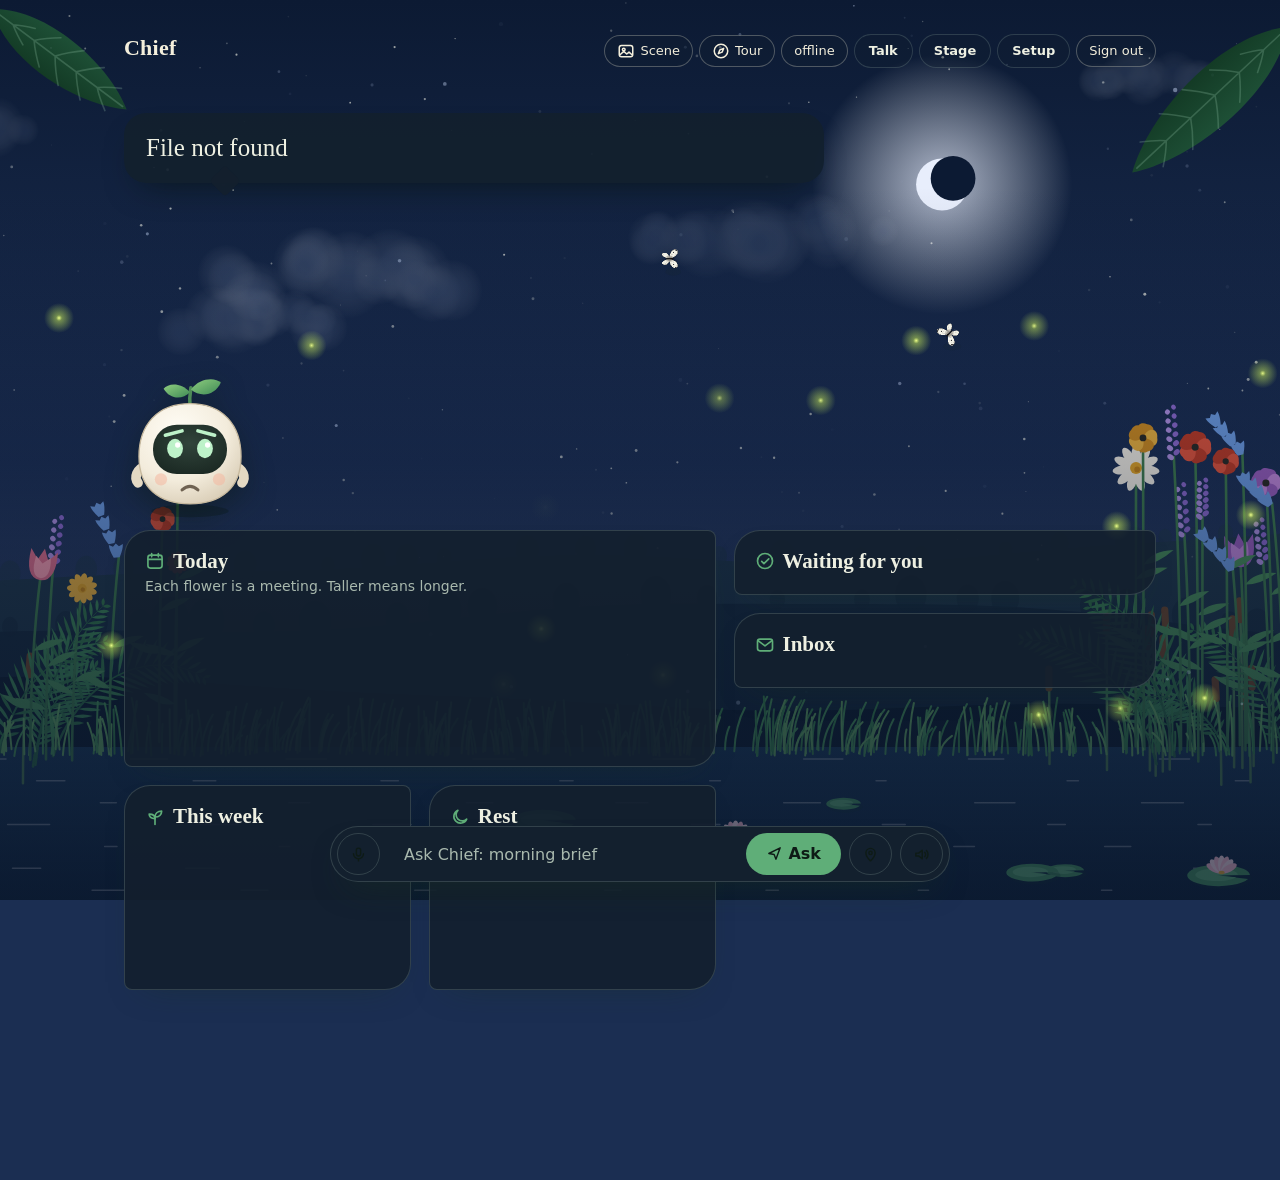
==== commit e7b4f690: "Merge human, warm voice # Conflicts: #	chief/web/app.py" ====
--- a/chief/web/dashboard.html
+++ b/chief/web/dashboard.html
@@ -386,6 +386,8 @@
       <span class="tag" id="mode">connecting</span>
       <a id="phone" href="/">Talk</a>
       <a id="stage" href="/stage">Stage</a>
+      <a id="setup" href="/setup">Setup</a>
+      <button type="button" class="tag tourbtn" id="signOut">Sign out</button>
     </div>
   </header>
 
@@ -502,6 +504,20 @@
 <div class="pointer" id="pointer" hidden aria-hidden="true"><svg viewBox="0 0 40 48"><path d="M20 46L4 24h10V2h12v22h10z"/></svg></div>
 
 <script>
+// Signed in with a password, so the address has no token: fetch it once through the cookie (Chief's own
+// pages only, see chief/web/front_door.py) and keep it for this tab, like a token link would.
+(() => {
+  try {
+    if (new URLSearchParams(location.search).get("token") || sessionStorage.getItem("chief-token")) return;
+    const x = new XMLHttpRequest();
+    x.open("GET", "/session", false);  // synchronous on purpose: the script below reads the token as it starts
+    x.setRequestHeader("X-Chief-Session", "1");
+    x.send();
+    if (x.status === 200) sessionStorage.setItem("chief-token", JSON.parse(x.responseText).token || "");
+  } catch (_) {}
+})();
+</script>
+<script>
 (() => {
   "use strict";
   const $ = (id) => document.getElementById(id);
@@ -526,6 +542,12 @@
 
   $("phone").href = "/" + QUERY;
   $("stage").href = "/stage" + QUERY;
+  $("setup").href = "/setup" + QUERY;
+  $("signOut").addEventListener("click", async () => {  // forget the token in this tab, clear the cookie, back to the welcome page
+    try { sessionStorage.removeItem("chief-token"); } catch (_) {}
+    try { await fetch("/signout", { method: "POST", headers: { "Content-Type": "application/json" }, body: "{}" }); } catch (_) {}
+    location.assign("/welcome");
+  });
 
   async function api(path, opts = {}) {
     const res = await fetch(path, { ...opts, headers: { "X-Chief-Token": TOKEN, ...(opts.headers || {}) } });
@@ -1956,6 +1978,21 @@
     } catch (_) {}
   })();
 
+  // ---- walking guidance (guide.js): Guide me on walking directions, spoken turn by turn ---------
+  (() => {
+    const s = document.createElement("script");
+    s.src = "/guide.js" + QUERY;
+    s.onload = () => window.ChiefGuide && ChiefGuide.init({
+      api, speak: (t) => say(t, "happy"),
+      ensureLocation: async () => {  // the same consent card as everywhere else, before the browser is asked
+        if (haveLocation) return true;
+        if (!(await askConsent())) return false;
+        try { await shareLocation(); return true; } catch (e) { say(e.message, "worried"); return false; }
+      },
+    });
+    document.head.append(s);
+  })();
+
   // Places, turns and links that came with an answer. Every link opens a page: nothing is booked or paid here.
   function linkRow(links, main) {
     const row = el("div", "links");
@@ -1980,6 +2017,7 @@
     }));
     $("aroundLinks").replaceChildren(...(links.length ? linkRow(links, true).childNodes : []));
     $("aroundNote").textContent = (p.sources || []).join(" · ");
+    if (window.ChiefGuide) ChiefGuide.offer(p, panel);
     panel.hidden = false;
     return true;
   }
@@ -2010,6 +2048,7 @@
       } else {
         say(out.say, out.proposal && out.proposal.actions.length ? "waiting" : "happy");
       }
+      if (window.ChiefGuide) ChiefGuide.handle(out.proposal);  // "guide me there" / "stop guiding"
       setTimeout(() => { if ($("chief").dataset.mood === "happy") setMood("idle"); }, 2400);
     } catch (e) {
       asking = false;
